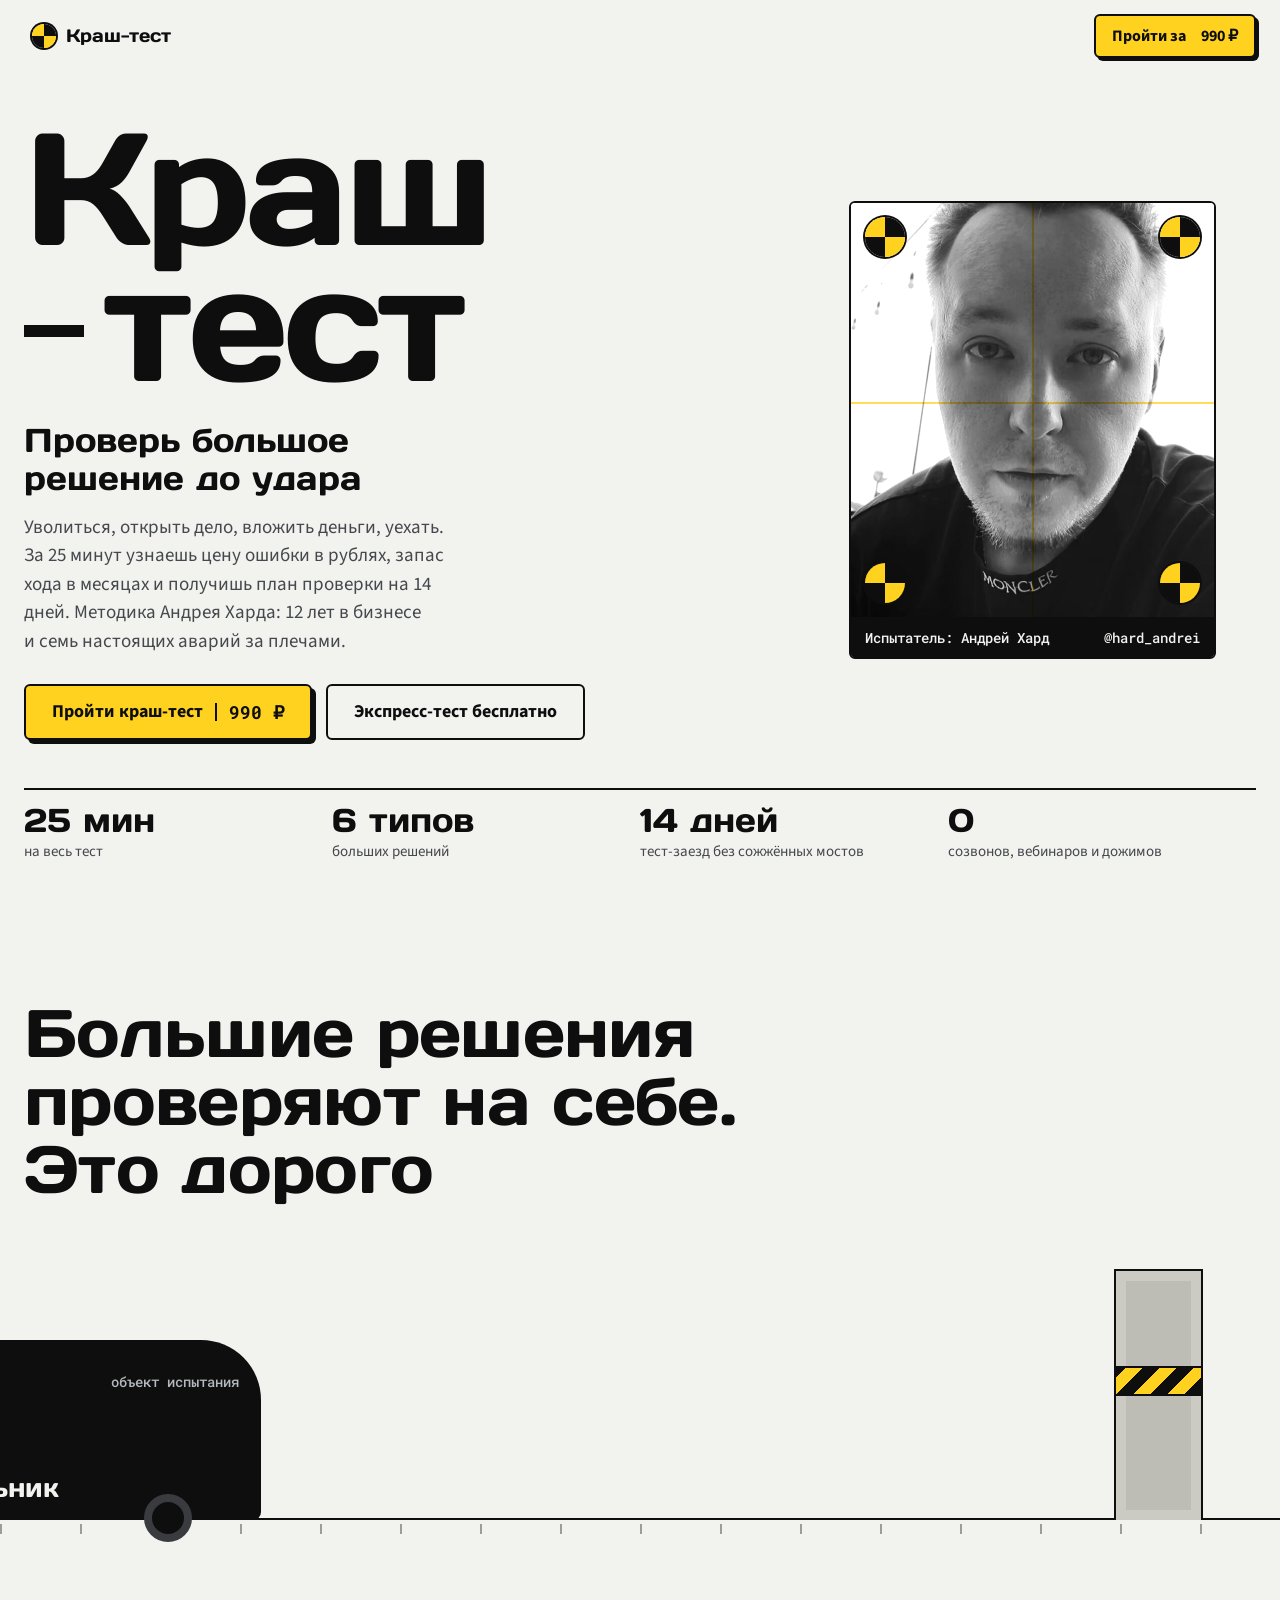
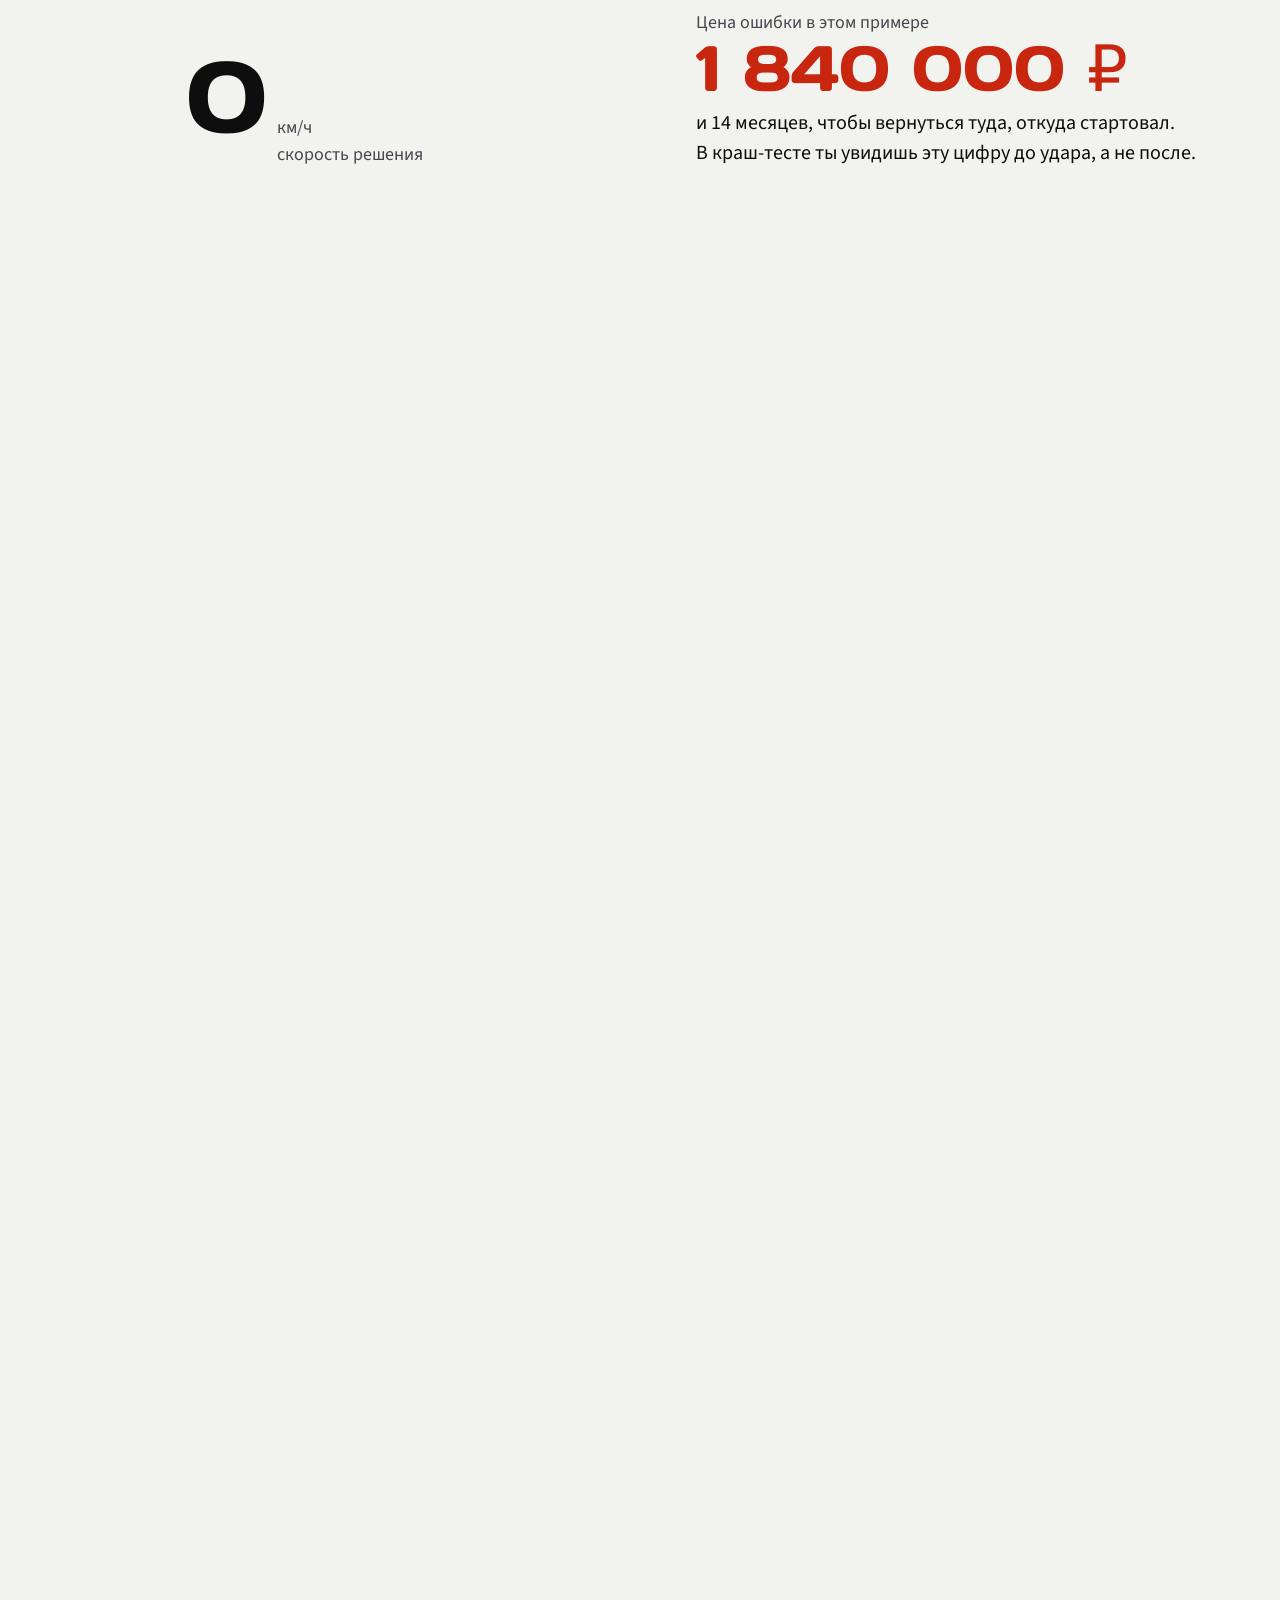
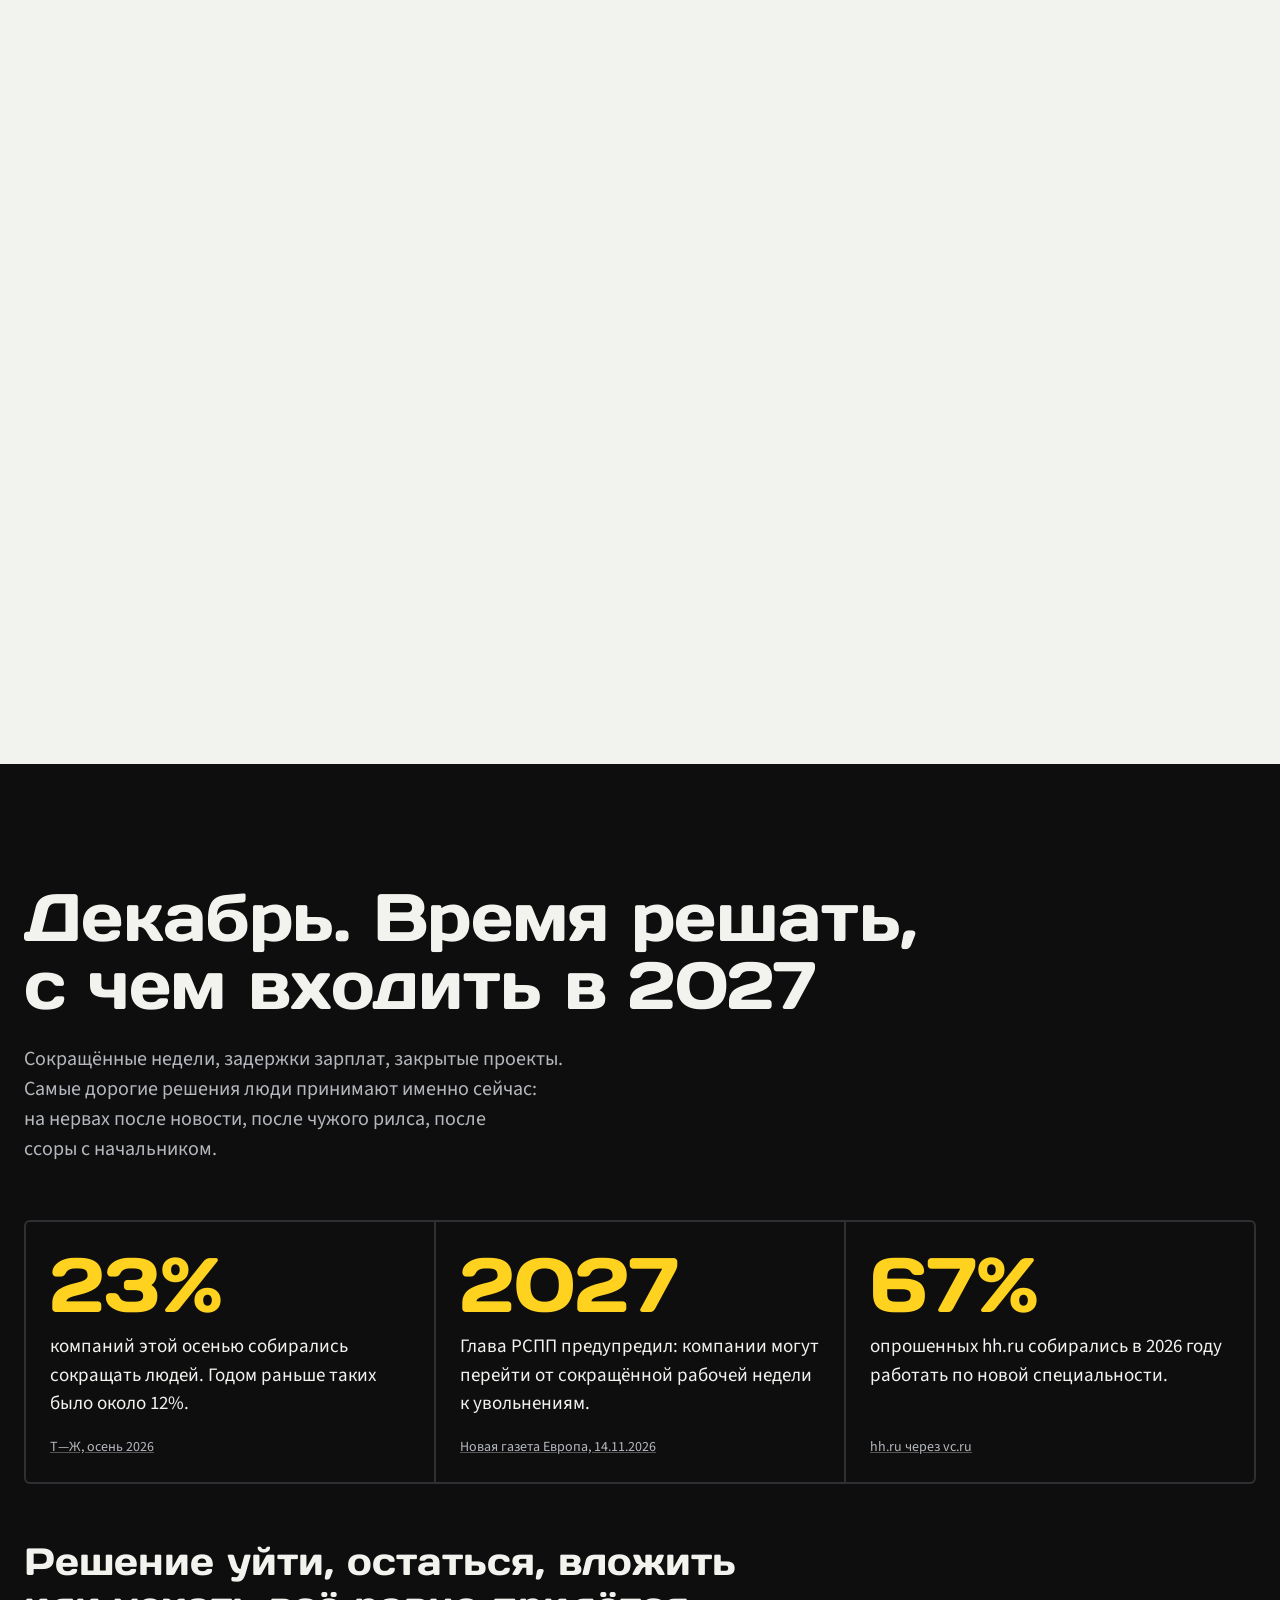
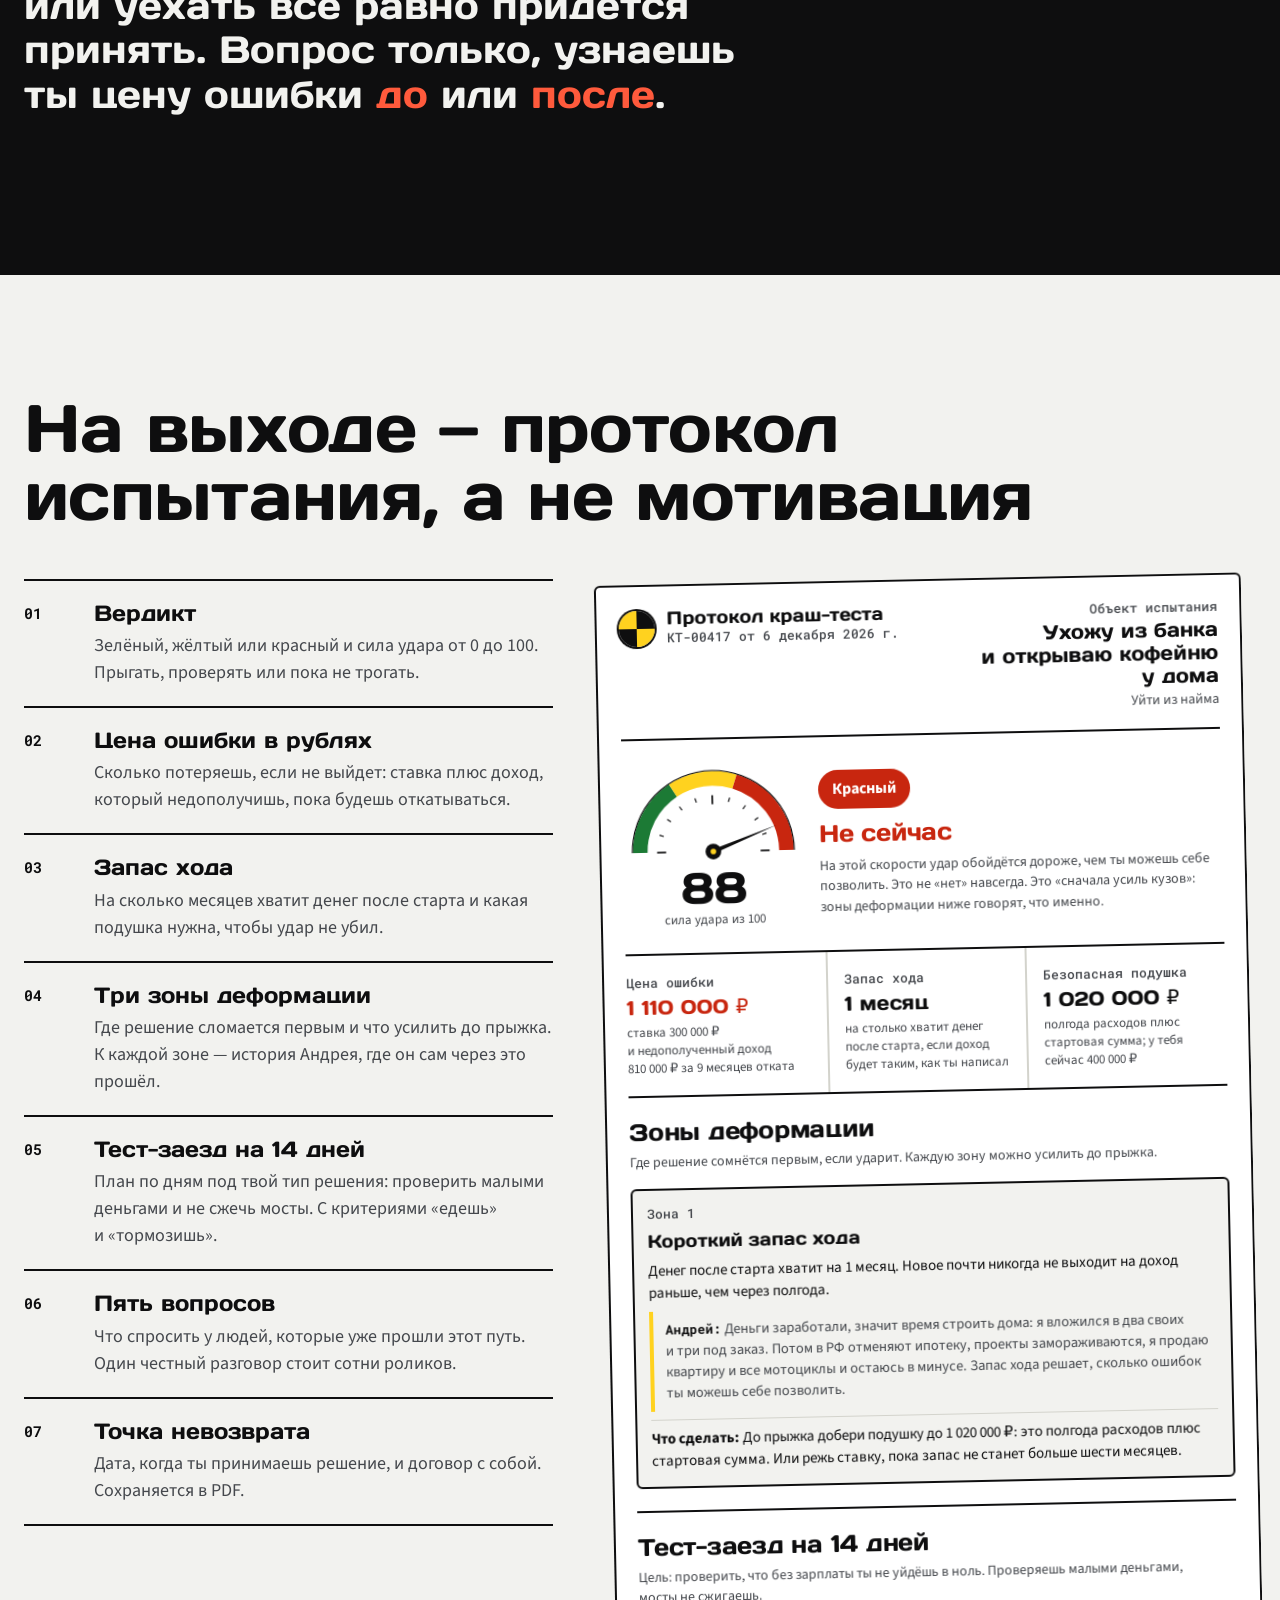
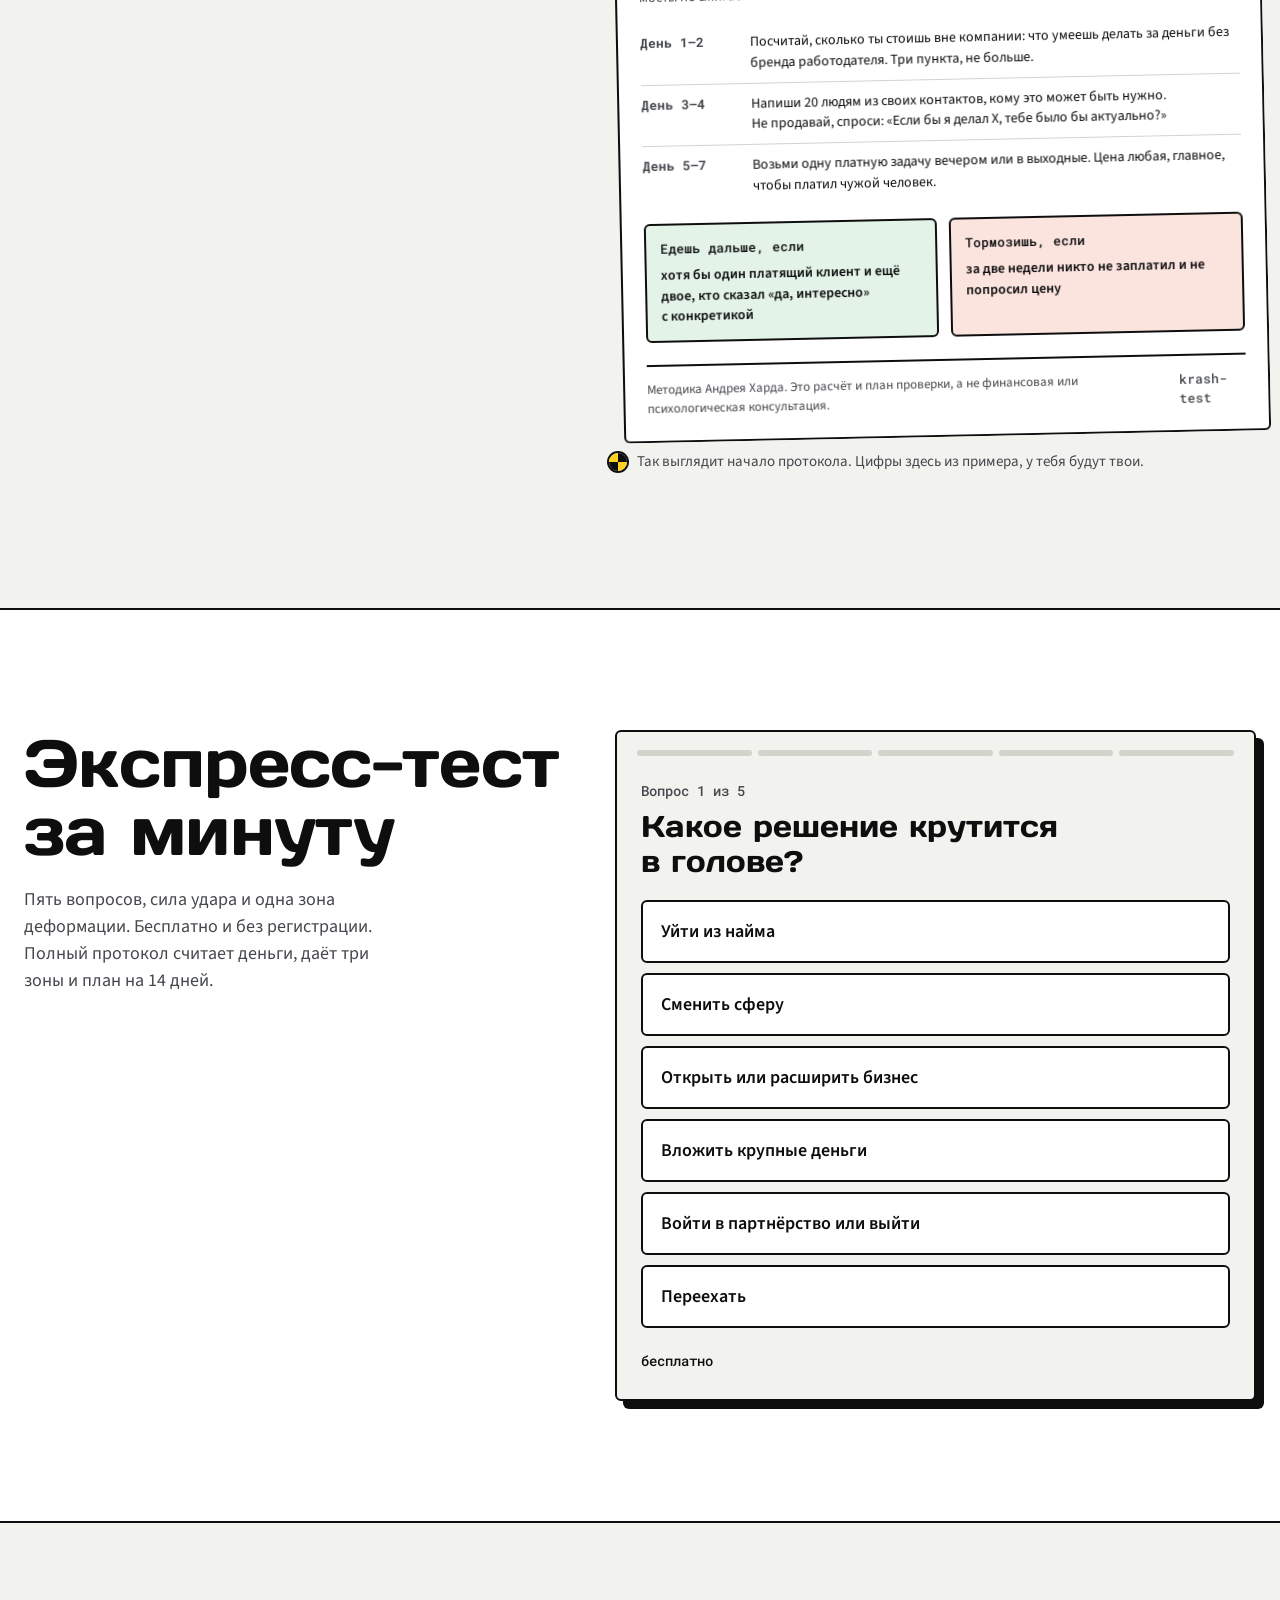
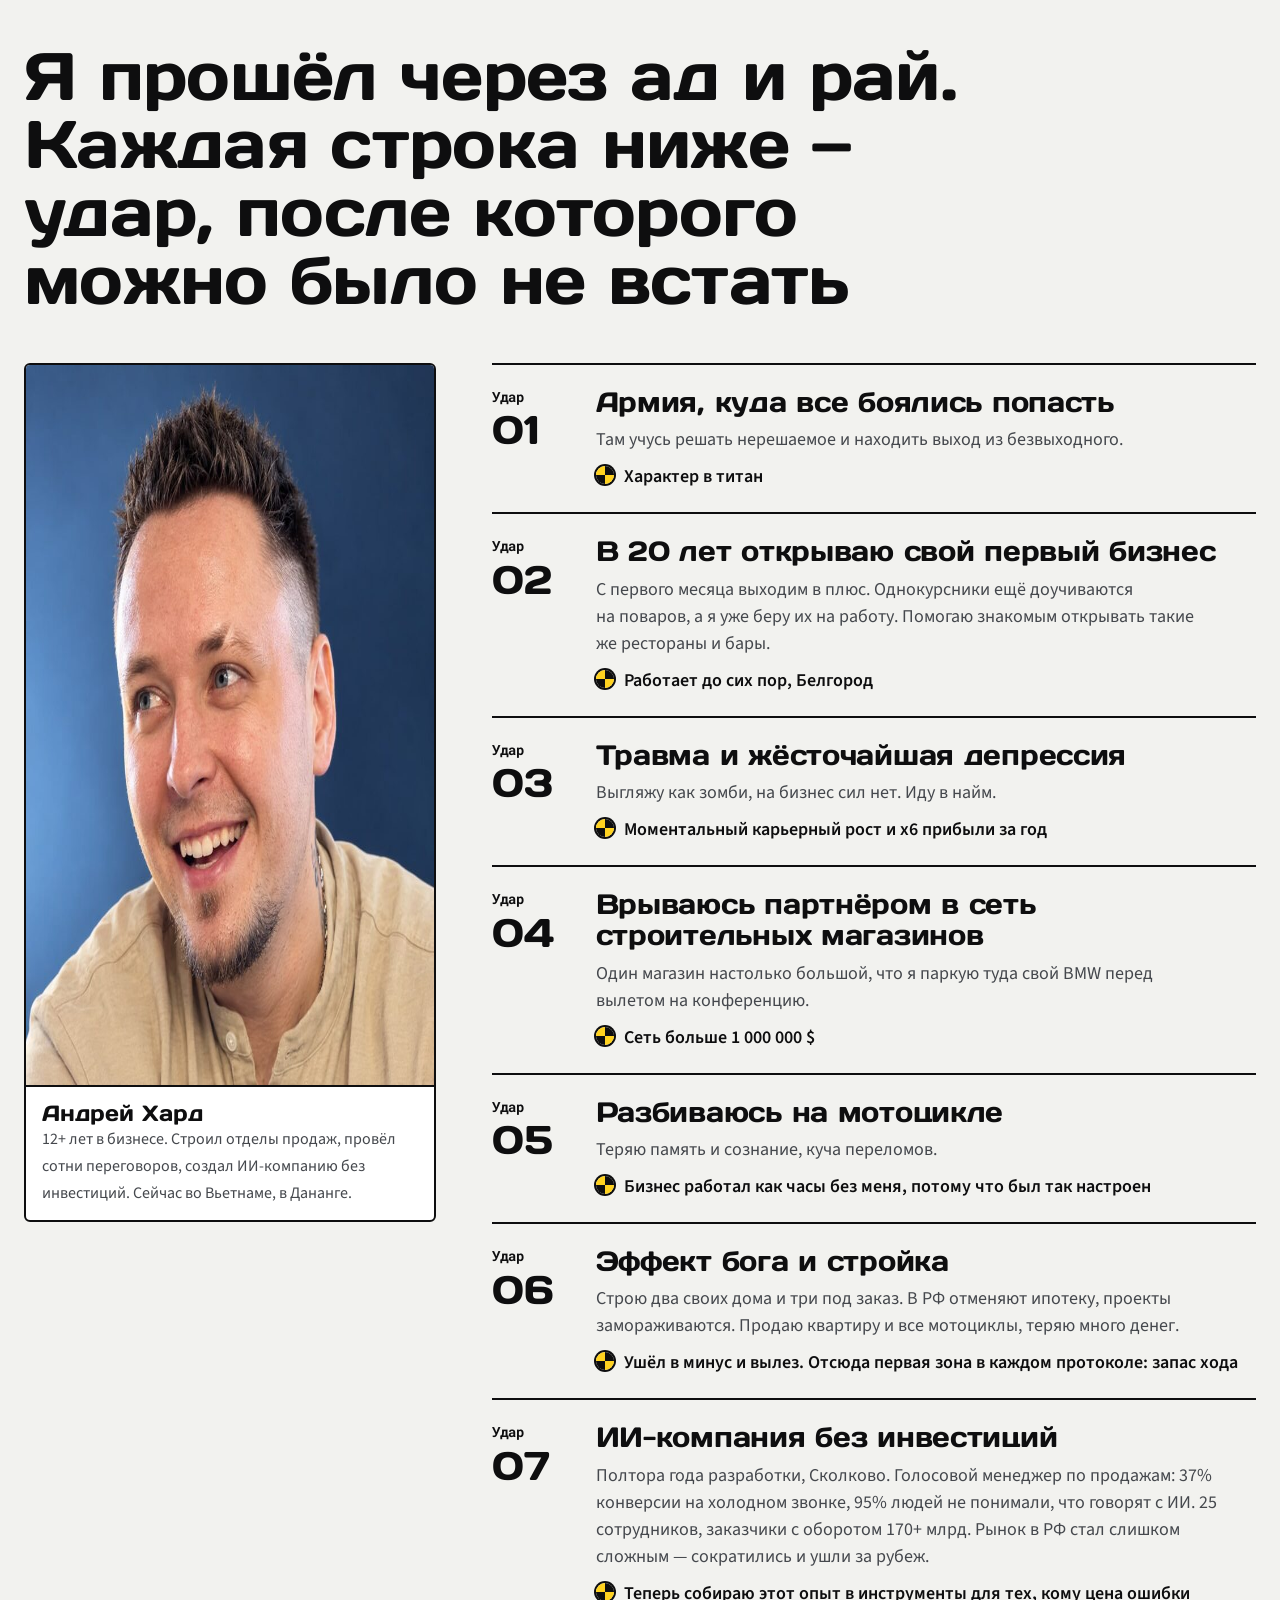
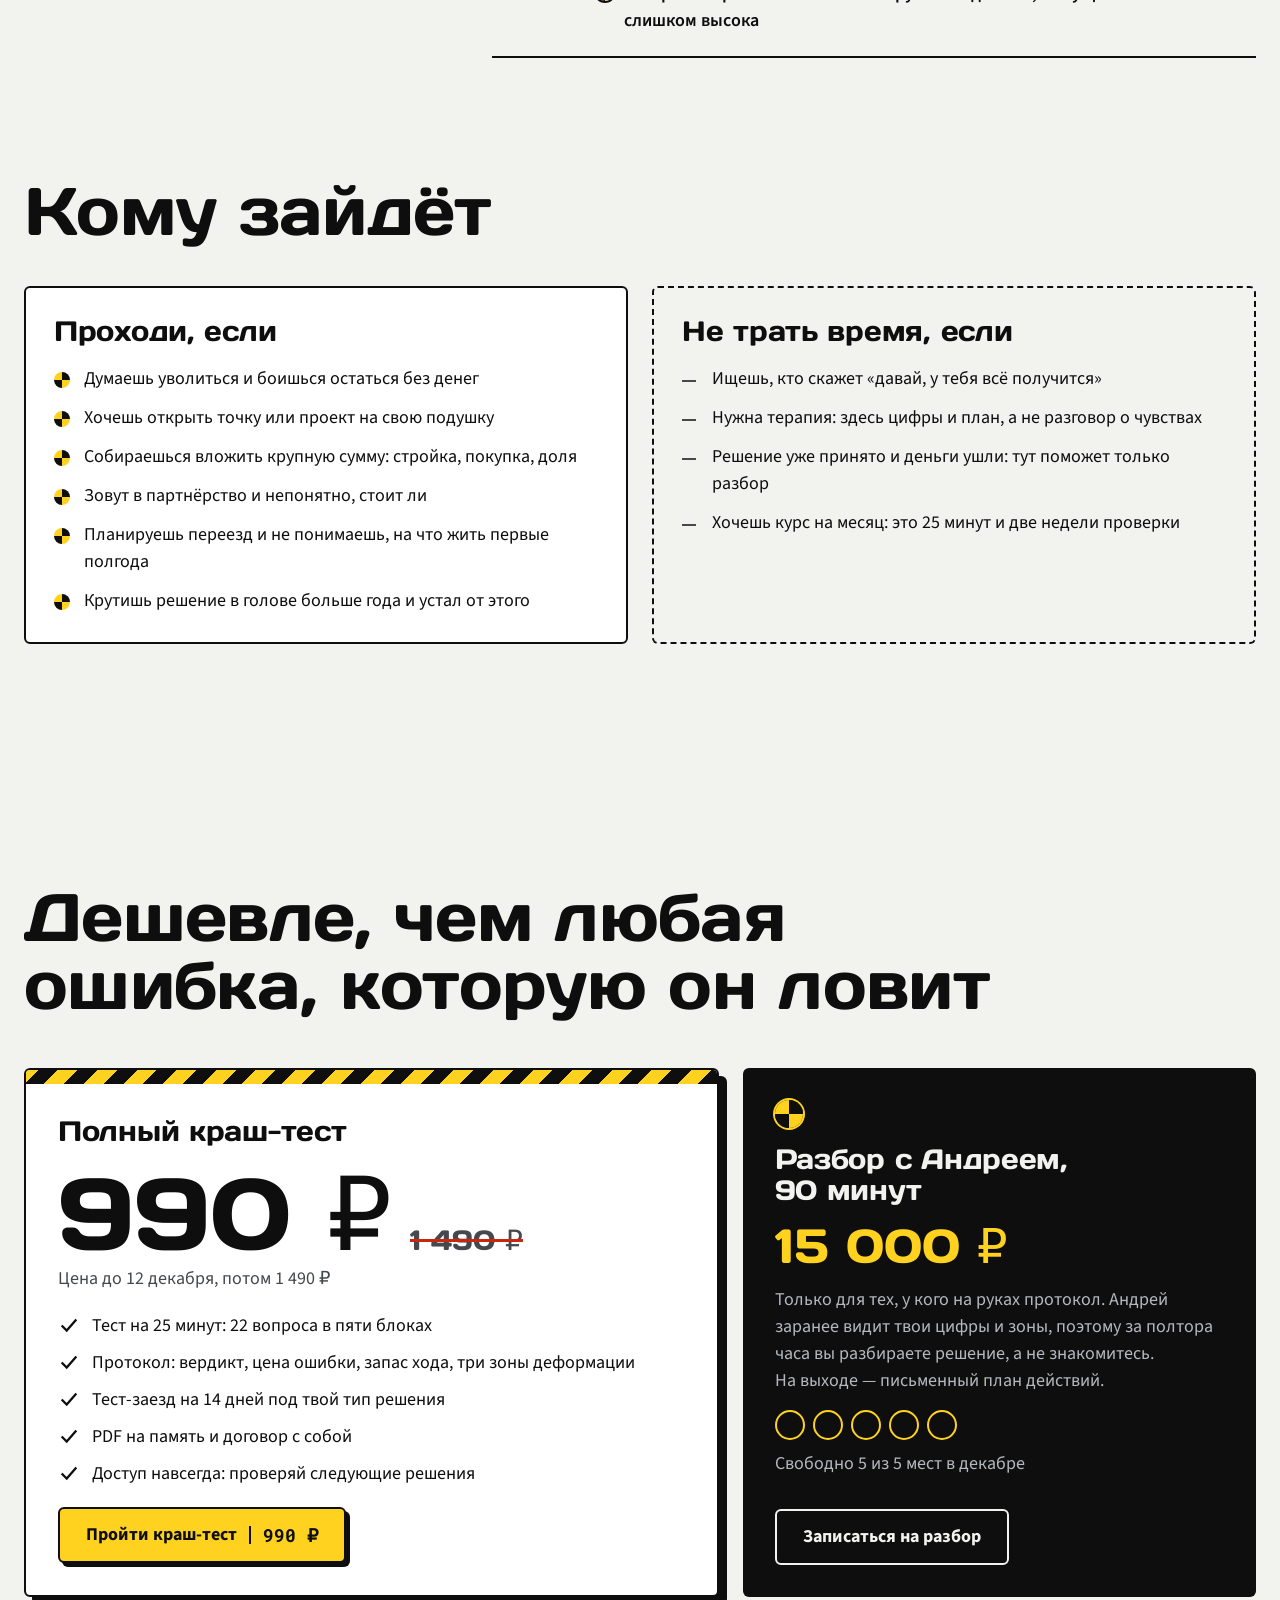
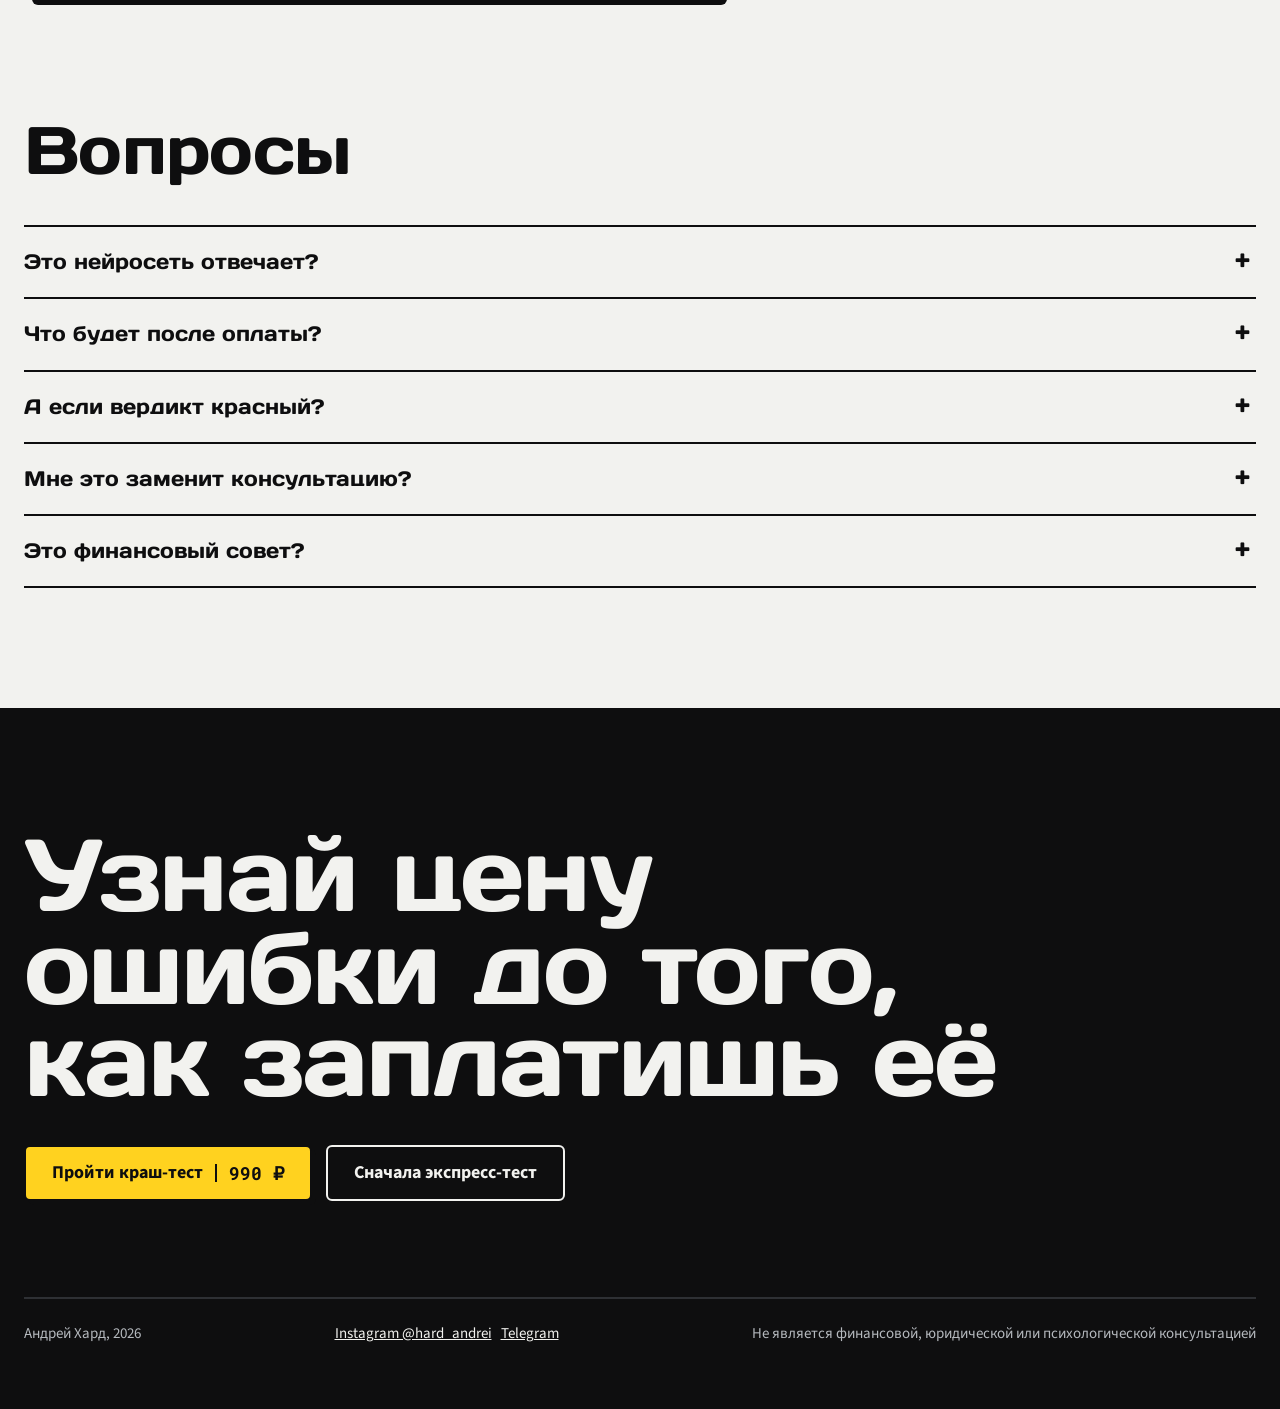
==== index.html @ d16905dc "Краш-тест: лендинг и продукт (черновик) Co-Authored-By: Claude Opus 5.5 <noreply@anthropic.com>" ====
<!doctype html>
<html lang="ru">
<head>
<meta charset="utf-8">
<meta name="viewport" content="width=device-width, initial-scale=1, viewport-fit=cover">
<title>Краш-тест решения — Андрей Хард</title>
<meta name="description" content="Проверь большое решение до удара: уволиться, открыть дело, вложить деньги, уехать. Цена ошибки в рублях, запас хода и план проверки на 14 дней. Методика Андрея Харда.">
<meta name="robots" content="noindex">
<meta name="theme-color" content="#F2F2EF">
<meta property="og:title" content="Краш-тест решения">
<meta property="og:description" content="Цена ошибки в рублях до того, как ты её заплатишь. Методика Андрея Харда.">
<meta property="og:image" content="img/og.jpg">
<link rel="icon" href="data:image/svg+xml,%3Csvg xmlns='http://www.w3.org/2000/svg' viewBox='0 0 32 32'%3E%3Ccircle cx='16' cy='16' r='15' fill='%23FFD21F' stroke='%230E0E0F' stroke-width='2'/%3E%3Cpath d='M16 16V1a15 15 0 0 1 15 15zM16 16v15A15 15 0 0 1 1 16z' fill='%230E0E0F'/%3E%3C/svg%3E">
<link rel="preload" href="fonts/DaysOne-400-cyrillic.woff2" as="font" type="font/woff2" crossorigin>
<link rel="stylesheet" href="css/fonts.css">
<link rel="stylesheet" href="css/style.css">
<link rel="stylesheet" href="css/sheet.css">
<script>
  (function () {
    var q = new URLSearchParams(location.search);
    if (q.get('motion') === '1') localStorage.setItem('kt-motion', '1');
    if (q.get('motion') === '0') localStorage.removeItem('kt-motion');
    var forced = localStorage.getItem('kt-motion') === '1';
    if (forced || !matchMedia('(prefers-reduced-motion: reduce)').matches) document.documentElement.classList.add('motion');
  })();
</script>
</head>
<body>
<a class="sr" href="#express">К бесплатному экспресс-тесту</a>

<header class="top" id="top">
  <div class="wrap">
    <a class="logo" href="#" aria-label="Краш-тест, наверх"><span class="mark"></span>Краш-тест</a>
    <a class="btn btn-main js-buy" href="#pricing">Пройти за <span data-cfg="price">990 ₽</span></a>
  </div>
</header>

<main>
<!-- ============ Герой ============ -->
<section class="hero" id="hero">
  <div class="wrap">
    <div class="hero-grid">
      <div>
        <h1 class="rise"><span>Краш</span><span class="l2">тест</span></h1>
        <p class="sub rise">Проверь большое решение до удара</p>
        <p class="lead rise">Уволиться, открыть дело, вложить деньги, уехать. За 25 минут узнаешь цену ошибки в рублях, запас хода в месяцах и получишь план проверки на 14 дней. Методика Андрея Харда: 12 лет в бизнесе и семь настоящих аварий за плечами.</p>
        <div class="ctas rise">
          <a class="btn btn-main js-buy" href="#pricing">Пройти краш-тест <span class="price" data-cfg="price">990 ₽</span></a>
          <a class="btn btn-ghost" href="#express">Экспресс-тест бесплатно</a>
        </div>
      </div>
      <figure class="subject rise" aria-label="Андрей Хард">
        <img src="img/andrey-hero.jpg" alt="Андрей Хард смотрит в камеру" width="720" height="1012" fetchpriority="high">
        <span class="cross" aria-hidden="true"></span>
        <span class="mark m1" aria-hidden="true"></span><span class="mark m2" aria-hidden="true"></span>
        <span class="mark m3" aria-hidden="true"></span><span class="mark m4" aria-hidden="true"></span>
        <figcaption class="ruler mono"><span>Испытатель: Андрей Хард</span><span>@hard_andrei</span></figcaption>
      </figure>
    </div>
    <div class="telemetry rise">
      <div><b>25 мин</b><span>на весь тест</span></div>
      <div><b>6 типов</b><span>больших решений</span></div>
      <div><b>14 дней</b><span>тест-заезд без сожжённых мостов</span></div>
      <div><b>0</b><span>созвонов, вебинаров и дожимов</span></div>
    </div>
  </div>
</section>

<!-- ============ Разгон и удар ============ -->
<section class="crash" id="crash" aria-label="Что бывает, если прыгнуть без проверки">
  <div class="stage" id="stage">
    <div class="head wrap"><h2>Большие решения проверяют на&nbsp;себе. Это дорого</h2></div>
    <div class="track" aria-hidden="true">
      <div class="floor"></div>
      <div class="wall"></div>
      <div class="shards" id="shards"></div>
      <div class="car" id="car">
        <div class="speedlines"></div>
        <div class="body">
          <div class="row"><span class="mark"></span><span class="mono" style="color:#B4B8BD">объект испытания</span></div>
          <div class="label" id="carLabel">Уволюсь в понедельник</div>
        </div>
        <span class="wheel w1"></span><span class="wheel w2"></span>
      </div>
      <div class="flash" id="flash"></div>
    </div>
    <div class="wrap gauge-line">
      <div class="speed" aria-hidden="true"><b id="kmh">0</b><span>км/ч<br>скорость решения</span></div>
      <div class="bill" id="bill">
        <div class="k">Цена ошибки в этом примере</div>
        <div class="v">1 840 000 ₽</div>
        <div class="t">и 14 месяцев, чтобы вернуться туда, откуда стартовал. В краш-тесте ты увидишь эту цифру до удара, а не после.</div>
      </div>
    </div>
  </div>
</section>

<!-- ============ Почему сейчас ============ -->
<section class="why night" id="why">
  <div class="wrap">
    <h2 class="rise">Декабрь. Время решать, с чем входить в 2027</h2>
    <p class="lead rise">Сокращённые недели, задержки зарплат, закрытые проекты. Самые дорогие решения люди принимают именно сейчас: на нервах после новости, после чужого рилса, после ссоры с начальником.</p>
    <div class="stats">
      <div class="stat rise"><b>23%</b><p>компаний этой осенью собирались сокращать людей. Годом раньше таких было около 12%.</p><a href="https://t-j.ru/cutting-staff-2026/" target="_blank" rel="noopener">Т—Ж, осень 2026</a></div>
      <div class="stat rise"><b>2027</b><p>Глава РСПП предупредил: компании могут перейти от сокращённой рабочей недели к увольнениям.</p><a href="https://novayagazeta.eu/amp/articles/2026/11/14/glava-rspp-predupredil-chto-v-2027-godu-kompanii-mogut-pereiti-ot-sokrashchennoi-rabochei-nedeli-k-uvolneniiam-news" target="_blank" rel="noopener">Новая газета Европа, 14.11.2026</a></div>
      <div class="stat rise"><b>67%</b><p>опрошенных hh.ru собирались в 2026 году работать по новой специальности.</p><a href="https://vc.ru/hr/2711893-67-procent-rossiyan-hotyat-smenit-professiyu" target="_blank" rel="noopener">hh.ru через vc.ru</a></div>
    </div>
    <p class="punch rise">Решение уйти, остаться, вложить или уехать всё равно придётся принять. Вопрос только, узнаешь ты цену ошибки <em>до</em> или <em>после</em>.</p>
  </div>
</section>

<!-- ============ Что внутри ============ -->
<section class="inside" id="inside">
  <div class="wrap">
    <h2 class="rise">На выходе — протокол испытания, а не мотивация</h2>
    <div class="inside-grid">
      <ol class="parts">
        <li class="rise"><b>Вердикт</b><span>Зелёный, жёлтый или красный и сила удара от 0 до 100. Прыгать, проверять или пока не трогать.</span></li>
        <li class="rise"><b>Цена ошибки в рублях</b><span>Сколько потеряешь, если не выйдет: ставка плюс доход, который недополучишь, пока будешь откатываться.</span></li>
        <li class="rise"><b>Запас хода</b><span>На сколько месяцев хватит денег после старта и какая подушка нужна, чтобы удар не убил.</span></li>
        <li class="rise"><b>Три зоны деформации</b><span>Где решение сломается первым и что усилить до прыжка. К каждой зоне — история Андрея, где он сам через это прошёл.</span></li>
        <li class="rise"><b>Тест-заезд на 14 дней</b><span>План по дням под твой тип решения: проверить малыми деньгами и не сжечь мосты. С критериями «едешь» и «тормозишь».</span></li>
        <li class="rise"><b>Пять вопросов</b><span>Что спросить у людей, которые уже прошли этот путь. Один честный разговор стоит сотни роликов.</span></li>
        <li class="rise"><b>Точка невозврата</b><span>Дата, когда ты принимаешь решение, и договор с собой. Сохраняется в PDF.</span></li>
      </ol>
      <div class="sheet-wrap rise">
        <div class="sheet-tilt" id="tilt">
          <div id="sample"></div>
          <span class="glare" aria-hidden="true"></span>
        </div>
        <p class="sample-note"><span class="mark"></span>Так выглядит начало протокола. Цифры здесь из примера, у тебя будут твои.</p>
      </div>
    </div>
  </div>
</section>

<!-- ============ Экспресс-тест ============ -->
<section class="express" id="express">
  <div class="wrap ex-grid">
    <div>
      <h2 class="rise">Экспресс-тест за минуту</h2>
      <p class="lead rise">Пять вопросов, сила удара и одна зона деформации. Бесплатно и без регистрации. Полный протокол считает деньги, даёт три зоны и план на 14 дней.</p>
    </div>
    <div class="ex-card" id="ex" aria-live="polite">
      <div class="ex-bar" id="exBar"></div>
      <div class="ex-body" id="exBody"></div>
    </div>
  </div>
</section>

<!-- ============ Кто проводит тест ============ -->
<section class="who" id="who">
  <div class="wrap">
    <h2 class="rise">Я прошёл через ад и&nbsp;рай. Каждая строка ниже — удар, после которого можно было не встать</h2>
    <div class="who-grid">
      <div class="who-photo rise">
        <figure>
          <img src="img/andrey-about.jpg" alt="Андрей Хард улыбается" width="720" height="720" loading="lazy">
          <figcaption><b>Андрей Хард</b><span>12+ лет в бизнесе. Строил отделы продаж, провёл сотни переговоров, создал ИИ-компанию без инвестиций. Сейчас во Вьетнаме, в Дананге.</span></figcaption>
        </figure>
      </div>
      <ol class="log">
        <li class="rise"><div class="n">Удар<i>01</i></div><div><h3>Армия, куда все боялись попасть</h3><p>Там учусь решать нерешаемое и находить выход из безвыходного.</p><div class="ok"><span class="mark"></span>Характер в титан</div></div></li>
        <li class="rise"><div class="n">Удар<i>02</i></div><div><h3>В 20 лет открываю свой первый бизнес</h3><p>С первого месяца выходим в плюс. Однокурсники ещё доучиваются на поваров, а я уже беру их на работу. Помогаю знакомым открывать такие же рестораны и бары.</p><div class="ok"><span class="mark"></span>Работает до сих пор, Белгород</div></div></li>
        <li class="rise"><div class="n">Удар<i>03</i></div><div><h3>Травма и жёсточайшая депрессия</h3><p>Выгляжу как зомби, на бизнес сил нет. Иду в найм.</p><div class="ok"><span class="mark"></span>Моментальный карьерный рост и х6 прибыли за год</div></div></li>
        <li class="rise"><div class="n">Удар<i>04</i></div><div><h3>Врываюсь партнёром в сеть строительных магазинов</h3><p>Один магазин настолько большой, что я паркую туда свой BMW перед вылетом на конференцию.</p><div class="ok"><span class="mark"></span>Сеть больше 1 000 000 $</div></div></li>
        <li class="rise"><div class="n">Удар<i>05</i></div><div><h3>Разбиваюсь на мотоцикле</h3><p>Теряю память и сознание, куча переломов.</p><div class="ok"><span class="mark"></span>Бизнес работал как часы без меня, потому что был так настроен</div></div></li>
        <li class="rise"><div class="n">Удар<i>06</i></div><div><h3>Эффект бога и стройка</h3><p>Строю два своих дома и три под заказ. В РФ отменяют ипотеку, проекты замораживаются. Продаю квартиру и все мотоциклы, теряю много денег.</p><div class="ok"><span class="mark"></span>Ушёл в минус и вылез. Отсюда первая зона в каждом протоколе: запас хода</div></div></li>
        <li class="rise"><div class="n">Удар<i>07</i></div><div><h3>ИИ-компания без инвестиций</h3><p>Полтора года разработки, Сколково. Голосовой менеджер по продажам: 37% конверсии на холодном звонке, 95% людей не понимали, что говорят с ИИ. 25 сотрудников, заказчики с оборотом 170+ млрд. Рынок в РФ стал слишком сложным — сократились и ушли за рубеж.</p><div class="ok"><span class="mark"></span>Теперь собираю этот опыт в инструменты для тех, кому цена ошибки слишком высока</div></div></li>
      </ol>
    </div>
  </div>
</section>

<!-- ============ Для кого ============ -->
<section class="fit">
  <div class="wrap">
    <h2 class="rise">Кому зайдёт</h2>
    <div class="fit-grid">
      <div class="fit-col rise">
        <h3>Проходи, если</h3>
        <ul>
          <li>Думаешь уволиться и боишься остаться без денег</li>
          <li>Хочешь открыть точку или проект на свою подушку</li>
          <li>Собираешься вложить крупную сумму: стройка, покупка, доля</li>
          <li>Зовут в партнёрство и непонятно, стоит ли</li>
          <li>Планируешь переезд и не понимаешь, на что жить первые полгода</li>
          <li>Крутишь решение в голове больше года и устал от этого</li>
        </ul>
      </div>
      <div class="fit-col no rise">
        <h3>Не трать время, если</h3>
        <ul>
          <li>Ищешь, кто скажет «давай, у тебя всё получится»</li>
          <li>Нужна терапия: здесь цифры и план, а не разговор о чувствах</li>
          <li>Решение уже принято и деньги ушли: тут поможет только разбор</li>
          <li>Хочешь курс на месяц: это 25 минут и две недели проверки</li>
        </ul>
      </div>
    </div>
  </div>
</section>

<!-- ============ Цена ============ -->
<section class="pricing" id="pricing">
  <div class="wrap">
    <h2 class="rise">Дешевле, чем любая ошибка, которую он ловит</h2>
    <div class="price-grid">
      <div class="ticket rise">
        <div class="tape" aria-hidden="true"></div>
        <div class="in">
          <h3>Полный краш-тест</h3>
          <div class="cost"><b data-cfg="price">990 ₽</b><s data-cfg="priceLater">1 490 ₽</s><span>Цена до <span data-cfg="priceUntil">12 декабря</span>, потом <span data-cfg="priceLater">1 490 ₽</span></span></div>
          <ul>
            <li><svg viewBox="0 0 24 24" fill="none" stroke="#0E0E0F" stroke-width="2.5" aria-hidden="true"><path d="M4 12.5 9.5 18 20 6"/></svg>Тест на 25 минут: 22 вопроса в пяти блоках</li>
            <li><svg viewBox="0 0 24 24" fill="none" stroke="#0E0E0F" stroke-width="2.5" aria-hidden="true"><path d="M4 12.5 9.5 18 20 6"/></svg>Протокол: вердикт, цена ошибки, запас хода, три зоны деформации</li>
            <li><svg viewBox="0 0 24 24" fill="none" stroke="#0E0E0F" stroke-width="2.5" aria-hidden="true"><path d="M4 12.5 9.5 18 20 6"/></svg>Тест-заезд на 14 дней под твой тип решения</li>
            <li><svg viewBox="0 0 24 24" fill="none" stroke="#0E0E0F" stroke-width="2.5" aria-hidden="true"><path d="M4 12.5 9.5 18 20 6"/></svg>PDF на память и договор с собой</li>
            <li><svg viewBox="0 0 24 24" fill="none" stroke="#0E0E0F" stroke-width="2.5" aria-hidden="true"><path d="M4 12.5 9.5 18 20 6"/></svg>Доступ навсегда: проверяй следующие решения</li>
          </ul>
          <a class="btn btn-main js-buy" href="#">Пройти краш-тест <span class="price" data-cfg="price">990 ₽</span></a>
        </div>
      </div>
      <div class="consult night rise">
        <span class="mark"></span>
        <h3>Разбор с Андреем, 90 минут</h3>
        <b class="big">15 000 ₽</b>
        <p>Только для тех, у кого на руках протокол. Андрей заранее видит твои цифры и зоны, поэтому за полтора часа вы разбираете решение, а не знакомитесь. На выходе — письменный план действий.</p>
        <div><div class="seats" id="seats" aria-label="Места в декабре"></div><p style="margin-top:10px" id="seatsTxt">5 мест в декабре</p></div>
        <a class="btn btn-ghost js-consult" href="#">Записаться на разбор</a>
      </div>
    </div>
  </div>
</section>

<!-- ============ FAQ ============ -->
<section class="faq">
  <div class="wrap">
    <h2 class="rise">Вопросы</h2>
    <div class="faq-list">
      <details><summary>Это нейросеть отвечает?</summary><p>Нет. Это методика Андрея: вопросы, расчёт и правила, по которым он сам проверяет решения. Всё считается прямо на твоём телефоне, ответы и цифры никуда не отправляются.</p></details>
      <details><summary>Что будет после оплаты?</summary><p>Придёт ссылка на полный тест. Проходишь в любое время, протокол сохраняешь в PDF. Возвращаться к тесту можно сколько угодно раз, например для следующего решения.</p></details>
      <details><summary>А если вердикт красный?</summary><p>Красный — это не «никогда», это «не на этой скорости». В протоколе написано, какие зоны усилить: сколько добрать подушки, с кем поговорить, что проверить. Через две-три недели проходишь тест заново и смотришь, сдвинулась ли стрелка.</p></details>
      <details><summary>Мне это заменит консультацию?</summary><p>Для большинства решений — да, протокола хватает. Если ставки большие и хочется второго мнения, есть разбор с Андреем: он работает уже по твоему протоколу.</p></details>
      <details><summary>Это финансовый совет?</summary><p>Нет. Это расчёт рисков и план проверки на основе твоих же цифр. Решение всегда принимаешь ты.</p></details>
    </div>
  </div>
</section>

<!-- ============ Финал ============ -->
<section class="final night">
  <div class="wrap">
    <h2 class="rise">Узнай цену ошибки до&nbsp;того, как заплатишь её</h2>
    <div class="ctas rise">
      <a class="btn btn-main js-buy" href="#">Пройти краш-тест <span class="price" data-cfg="price">990 ₽</span></a>
      <a class="btn btn-ghost" href="#express">Сначала экспресс-тест</a>
    </div>
    <div class="foot">
      <span>Андрей Хард, 2026</span>
      <span><a href="https://www.instagram.com/hard_andrei/" target="_blank" rel="noopener">Instagram @hard_andrei</a> &nbsp; <a href="https://t.me/andry_hard" target="_blank" rel="noopener">Telegram</a></span>
      <span>Не является финансовой, юридической или психологической консультацией</span>
    </div>
  </div>
</section>
</main>

<script src="js/config.js"></script>
<script src="js/method.js"></script>
<script src="js/render.js"></script>
<script src="js/landing.js"></script>
</body>
</html>
---- css/fonts.css ----
@font-face {
  font-family: 'Days One';
  font-style: normal;
  font-weight: 400;
  font-display: swap;
  src: url(../fonts/DaysOne-400-cyrillic.woff2) format('woff2');
  unicode-range: U+0301, U+0400-045F, U+0490-0491, U+04B0-04B1, U+2116;
}
@font-face {
  font-family: 'Days One';
  font-style: normal;
  font-weight: 400;
  font-display: swap;
  src: url(../fonts/DaysOne-400-latin.woff2) format('woff2');
  unicode-range: U+0000-00FF, U+0131, U+0152-0153, U+02BB-02BC, U+02C6, U+02DA, U+02DC, U+0304, U+0308, U+0329, U+2000-206F, U+20AC, U+2122, U+2191, U+2193, U+2212, U+2215, U+FEFF, U+FFFD;
}
@font-face {
  font-family: 'Roboto Mono';
  font-style: normal;
  font-weight: 500;
  font-display: swap;
  src: url(../fonts/RobotoMono-500-cyrillic.woff2) format('woff2');
  unicode-range: U+0301, U+0400-045F, U+0490-0491, U+04B0-04B1, U+2116;
}
@font-face {
  font-family: 'Roboto Mono';
  font-style: normal;
  font-weight: 500;
  font-display: swap;
  src: url(../fonts/RobotoMono-500-latin.woff2) format('woff2');
  unicode-range: U+0000-00FF, U+0131, U+0152-0153, U+02BB-02BC, U+02C6, U+02DA, U+02DC, U+0304, U+0308, U+0329, U+2000-206F, U+20AC, U+2122, U+2191, U+2193, U+2212, U+2215, U+FEFF, U+FFFD;
}
@font-face {
  font-family: 'Roboto Mono';
  font-style: normal;
  font-weight: 700;
  font-display: swap;
  src: url(../fonts/RobotoMono-700-cyrillic.woff2) format('woff2');
  unicode-range: U+0301, U+0400-045F, U+0490-0491, U+04B0-04B1, U+2116;
}
@font-face {
  font-family: 'Roboto Mono';
  font-style: normal;
  font-weight: 700;
  font-display: swap;
  src: url(../fonts/RobotoMono-700-latin.woff2) format('woff2');
  unicode-range: U+0000-00FF, U+0131, U+0152-0153, U+02BB-02BC, U+02C6, U+02DA, U+02DC, U+0304, U+0308, U+0329, U+2000-206F, U+20AC, U+2122, U+2191, U+2193, U+2212, U+2215, U+FEFF, U+FFFD;
}
@font-face {
  font-family: 'Source Sans 3';
  font-style: normal;
  font-weight: 400;
  font-display: swap;
  src: url(../fonts/SourceSans3-400-cyrillic.woff2) format('woff2');
  unicode-range: U+0301, U+0400-045F, U+0490-0491, U+04B0-04B1, U+2116;
}
@font-face {
  font-family: 'Source Sans 3';
  font-style: normal;
  font-weight: 400;
  font-display: swap;
  src: url(../fonts/SourceSans3-400-latin.woff2) format('woff2');
  unicode-range: U+0000-00FF, U+0131, U+0152-0153, U+02BB-02BC, U+02C6, U+02DA, U+02DC, U+0304, U+0308, U+0329, U+2000-206F, U+20AC, U+2122, U+2191, U+2193, U+2212, U+2215, U+FEFF, U+FFFD;
}
@font-face {
  font-family: 'Source Sans 3';
  font-style: normal;
  font-weight: 600;
  font-display: swap;
  src: url(../fonts/SourceSans3-600-cyrillic.woff2) format('woff2');
  unicode-range: U+0301, U+0400-045F, U+0490-0491, U+04B0-04B1, U+2116;
}
@font-face {
  font-family: 'Source Sans 3';
  font-style: normal;
  font-weight: 600;
  font-display: swap;
  src: url(../fonts/SourceSans3-600-latin.woff2) format('woff2');
  unicode-range: U+0000-00FF, U+0131, U+0152-0153, U+02BB-02BC, U+02C6, U+02DA, U+02DC, U+0304, U+0308, U+0329, U+2000-206F, U+20AC, U+2122, U+2191, U+2193, U+2212, U+2215, U+FEFF, U+FFFD;
}
@font-face {
  font-family: 'Source Sans 3';
  font-style: normal;
  font-weight: 700;
  font-display: swap;
  src: url(../fonts/SourceSans3-700-cyrillic.woff2) format('woff2');
  unicode-range: U+0301, U+0400-045F, U+0490-0491, U+04B0-04B1, U+2116;
}
@font-face {
  font-family: 'Source Sans 3';
  font-style: normal;
  font-weight: 700;
  font-display: swap;
  src: url(../fonts/SourceSans3-700-latin.woff2) format('woff2');
  unicode-range: U+0000-00FF, U+0131, U+0152-0153, U+02BB-02BC, U+02C6, U+02DA, U+02DC, U+0304, U+0308, U+0329, U+2000-206F, U+20AC, U+2122, U+2191, U+2193, U+2212, U+2215, U+FEFF, U+FFFD;
}
---- css/style.css ----
/* Краш-тест — лаборатория: белый бетон, чернила, жёлтый маркер, красный удар */
:root {
  --lab: #F2F2EF;
  --white: #FFFFFF;
  --ink: #0E0E0F;
  --ink2: #45484D;      /* вторичный текст на светлом, 8.6:1 */
  --line: #D3D3CC;
  --yellow: #FFD21F;    /* маркеры и главная кнопка, текст на нём только чёрный */
  --red: #C8260F;       /* цена ошибки на светлом, 5.3:1 */
  --red-hi: #FF5A3C;    /* красный на тёмном, 5.9:1 */
  --green: #1C7A35;     /* зелёный вердикт на светлом, 5.4:1 */
  --night: #0E0E0F;
  --night2: #1A1B1D;
  --on-night: #F2F2EF;
  --on-night2: #B4B8BD; /* 9:1 на ночи */
  --r: 6px;
  --display: 'Days One', 'Arial Black', sans-serif;
  --text: 'Source Sans 3', -apple-system, 'Segoe UI', sans-serif;
  --mono: 'Roboto Mono', ui-monospace, Menlo, monospace;
  --wrap: min(1240px, calc(100vw - 48px));
  --ease: cubic-bezier(.2, .8, .2, 1);
}

* { box-sizing: border-box; }
html { -webkit-text-size-adjust: 100%; scroll-behavior: auto; overflow-x: clip; }
body { margin: 0; background: var(--lab); color: var(--ink); font: 400 18px/1.5 var(--text); -webkit-font-smoothing: antialiased; overflow-x: clip; }
img { display: block; max-width: 100%; }
a { color: inherit; }
button { font: inherit; color: inherit; cursor: pointer; }
:focus-visible { outline: 3px solid var(--ink); outline-offset: 3px; border-radius: 2px; }
.night :focus-visible, .on-night :focus-visible { outline-color: var(--yellow); }
.wrap { width: var(--wrap); margin: 0 auto; }
.mono { font-family: var(--mono); font-weight: 500; font-size: 14px; letter-spacing: 0; }
.sr { position: absolute; width: 1px; height: 1px; overflow: hidden; clip: rect(0 0 0 0); white-space: nowrap; }
h1, h2, h3 { font-family: var(--display); font-weight: 400; line-height: 1.02; margin: 0; letter-spacing: -0.01em; text-wrap: balance; }
h2 { font-size: clamp(34px, 5.2vw, 72px); }
h3 { font-size: clamp(22px, 2.2vw, 28px); line-height: 1.12; }
p { margin: 0 0 1em; text-wrap: pretty; }

/* Маркер краш-теста: круг на четыре сектора */
.mark { --s: 28px; display: inline-block; vertical-align: middle; width: var(--s); height: var(--s); border-radius: 50%; flex: none;
  background: conic-gradient(var(--ink) 0 25%, var(--yellow) 0 50%, var(--ink) 0 75%, var(--yellow) 0); box-shadow: 0 0 0 2px var(--ink); }
.night .mark, .on-night .mark { box-shadow: 0 0 0 2px var(--yellow); }
.tape { height: 14px; background: repeating-linear-gradient(-45deg, var(--ink) 0 14px, var(--yellow) 14px 28px); }

/* Кнопки */
.btn { display: inline-flex; align-items: center; justify-content: center; gap: 12px; min-height: 56px; padding: 0 26px; border-radius: var(--r);
  border: 2px solid var(--ink); text-decoration: none; font: 700 18px/1 var(--text); transition: transform .18s var(--ease), background-color .18s, box-shadow .18s; }
.btn-main { background: var(--yellow); color: var(--ink); box-shadow: 4px 4px 0 var(--ink); }
.btn-main:hover { transform: translate(-2px, -2px); box-shadow: 6px 6px 0 var(--ink); }
.btn-main:active { transform: translate(3px, 3px); box-shadow: 1px 1px 0 var(--ink); }
.btn-ghost { background: transparent; color: var(--ink); }
.btn-ghost:hover { background: var(--white); }
.night .btn-ghost, .on-night .btn-ghost { color: var(--on-night); border-color: var(--on-night); }
.night .btn-ghost:hover, .on-night .btn-ghost:hover { background: var(--night2); }
.btn .price { font-family: var(--mono); font-weight: 700; padding-left: 12px; border-left: 2px solid currentColor; }
.btn svg { width: 20px; height: 20px; }

/* Шапка */
.top { position: fixed; inset: 0 0 auto 0; z-index: 40; pointer-events: none; }
.top .wrap { display: flex; align-items: center; justify-content: space-between; height: 72px; }
.logo { pointer-events: auto; display: flex; align-items: center; gap: 10px; text-decoration: none; font: 400 18px/1 var(--display); background: var(--lab); padding: 8px 12px 8px 8px; border-radius: var(--r); }
.logo .mark { --s: 24px; }
.top .btn { pointer-events: auto; min-height: 44px; padding: 0 16px; font-size: 16px; box-shadow: 3px 3px 0 var(--ink); }
.top.hidden .btn { opacity: 0; pointer-events: none; transform: translateY(-8px); }

/* ================= Герой ================= */
.hero { position: relative; padding: 120px 0 40px; min-height: 100svh; display: flex; flex-direction: column; justify-content: center; }
.hero-grid { display: grid; grid-template-columns: 1.25fr 0.75fr; gap: 40px; align-items: center; }
.hero h1 { font-size: clamp(64px, 12.4vw, 196px); line-height: .86; letter-spacing: -0.03em; }
.hero h1 .l2 { display: block; padding-left: .5em; position: relative; }
.hero h1 .l2::after { content: ''; position: absolute; left: 0; top: 50%; width: .38em; height: .08em; background: var(--ink); }
.hero .sub { font: 400 clamp(24px, 2.6vw, 34px)/1.15 var(--display); margin: 28px 0 16px; max-width: 18ch; }
.hero .lead { color: var(--ink2); max-width: 50ch; font-size: 19px; }
.hero .ctas { display: flex; flex-wrap: wrap; gap: 14px; margin-top: 28px; }

.subject { position: relative; aspect-ratio: 4 / 5; border-radius: var(--r); background: var(--white); border: 2px solid var(--ink); overflow: hidden; }
.subject img { width: 100%; height: 100%; object-fit: cover; filter: contrast(1.05); }
.subject .mark { position: absolute; --s: 40px; }
.subject .m1 { left: 14px; top: 14px; } .subject .m2 { right: 14px; top: 14px; }
.subject .m3 { left: 14px; bottom: 54px; } .subject .m4 { right: 14px; bottom: 54px; }
.subject .ruler { position: absolute; left: 0; right: 0; bottom: 0; height: 40px; background: var(--ink); color: var(--on-night); display: flex; align-items: center; justify-content: space-between; padding: 0 14px; }
.subject .cross { position: absolute; inset: 0; pointer-events: none;
  background: linear-gradient(var(--yellow), var(--yellow)) 50% 0 / 2px 100% no-repeat, linear-gradient(var(--yellow), var(--yellow)) 0 44% / 100% 2px no-repeat; opacity: .75; mix-blend-mode: multiply; }

.telemetry { display: grid; grid-template-columns: repeat(4, 1fr); gap: 0; margin-top: 48px; border-top: 2px solid var(--ink); }
.telemetry div { padding: 14px 16px 0 0; }
.telemetry b { display: block; font: 400 clamp(24px, 2.6vw, 36px)/1 var(--display); }
.telemetry span { color: var(--ink2); font-size: 15px; }

/* ================= Разгон и удар ================= */
.crash { position: relative; height: 340vh; background: var(--lab); }
.crash .stage { position: sticky; top: 0; height: 100svh; overflow: hidden; display: grid; grid-template-rows: auto 1fr auto; }
.crash .head { padding: 96px 0 0; }
.crash .head h2 { max-width: 14ch; }
.track { position: relative; }
.track .floor { position: absolute; left: 0; right: 0; bottom: 22%; height: 2px; background: var(--ink); }
.track .floor::before { content: ''; position: absolute; inset: 6px 0 auto; height: 10px; background: repeating-linear-gradient(90deg, var(--ink2) 0 2px, transparent 2px 80px); opacity: .5; }
.wall { position: absolute; right: 6vw; bottom: 22%; width: clamp(56px, 7vw, 110px); height: 62%; background: #BDBDB5; border: 2px solid var(--ink); border-bottom: 0;
  box-shadow: inset 0 0 0 10px #CBCBC4; }
.wall::before { content: ''; position: absolute; left: -2px; right: -2px; top: 38%; height: 26px; background: repeating-linear-gradient(-45deg, var(--ink) 0 12px, var(--yellow) 12px 24px); border: 2px solid var(--ink); }
.car { position: absolute; bottom: 22%; left: 0; height: clamp(120px, 20vh, 190px); width: clamp(260px, 34vw, 480px); transform-origin: 100% 100%;
  transform: translateX(var(--x, 0px)) scaleX(var(--crush, 1)); will-change: transform; }
.car .body { position: absolute; inset: 0; background: var(--ink); color: var(--on-night); border-radius: 18px 60px 8px 8px; padding: 18px 22px; display: flex; flex-direction: column; justify-content: space-between;
  clip-path: var(--clip, polygon(0 0, 100% 0, 100% 100%, 0 100%)); }
.car .body .mark { --s: 34px; }
.car .label { font: 400 clamp(18px, 2vw, 28px)/1.1 var(--display); max-width: 14ch; }
.car .row { display: flex; justify-content: space-between; align-items: end; }
.car .wheel { position: absolute; bottom: -22px; width: 48px; height: 48px; border-radius: 50%; background: var(--ink); border: 8px solid #3A3B3E; }
.car .w1 { left: 14%; } .car .w2 { right: 16%; }
.speedlines { position: absolute; right: 100%; top: 20%; width: 30vw; height: 60%; opacity: var(--blur, 0);
  background: repeating-linear-gradient(0deg, transparent 0 18px, var(--ink) 18px 20px); -webkit-mask: linear-gradient(90deg, transparent, #000); mask: linear-gradient(90deg, transparent, #000); }
.shards { position: absolute; right: calc(6vw + clamp(56px, 7vw, 110px)); bottom: 30%; width: 1px; height: 1px; }
.shards i { position: absolute; width: 14px; height: 10px; background: var(--ink); opacity: var(--shard, 0);
  transform: translate(calc(var(--dx) * var(--fly, 0)), calc(var(--dy) * var(--fly, 0))) rotate(calc(var(--rot) * var(--fly, 0))); }
.shards i:nth-child(3n) { background: var(--yellow); outline: 2px solid var(--ink); }
.flash { position: absolute; inset: 0; background: var(--white); opacity: var(--flash, 0); pointer-events: none; z-index: 5; }
.gauge-line { display: flex; flex-wrap: wrap; align-items: end; justify-content: space-between; gap: 18px; padding: 0 0 36px; }
.speed { display: flex; align-items: baseline; gap: 10px; }
.speed b { font: 400 clamp(56px, 8vw, 112px)/.9 var(--display); font-variant-numeric: tabular-nums; min-width: 3ch; text-align: right; }
.speed span { color: var(--ink2); }
.bill { opacity: var(--bill, 0); transform: translateY(calc((1 - var(--bill, 0)) * 24px)); max-width: 560px; }
.bill .k { color: var(--ink2); }
.bill .v { font: 400 clamp(38px, 5vw, 68px)/1 var(--display); color: var(--red); font-variant-numeric: tabular-nums; }
.bill .t { font-size: 20px; margin-top: 8px; }
.crash.static { height: auto; }
.crash.static .stage { position: relative; height: auto; min-height: 92svh; }

/* ================= Почему сейчас ================= */
.night { background: var(--night); color: var(--on-night); }
.why { padding: 120px 0; }
.why .lead { color: var(--on-night2); max-width: 56ch; font-size: 20px; margin-top: 24px; }
.stats { display: grid; grid-template-columns: repeat(3, 1fr); gap: 2px; margin-top: 56px; background: #2E3034; border: 2px solid #2E3034; border-radius: var(--r); overflow: hidden; }
.stat { background: var(--night); padding: 28px 24px 24px; display: flex; flex-direction: column; gap: 14px; min-height: 260px; }
.stat b { font: 400 clamp(56px, 6vw, 88px)/.9 var(--display); color: var(--yellow); }
.stat p { color: var(--on-night); margin: 0; font-size: 19px; }
.stat a { margin-top: auto; color: var(--on-night2); font-size: 14px; text-decoration-color: #555; }
.why .punch { margin-top: 56px; font: 400 clamp(24px, 3vw, 40px)/1.15 var(--display); max-width: 26ch; }
.why .punch em { font-style: normal; color: var(--red-hi); }

/* ================= Протокол: что внутри ================= */
.inside { padding: 120px 0; }
.inside-grid { display: grid; grid-template-columns: 0.9fr 1.1fr; gap: 56px; align-items: start; margin-top: 48px; }
.parts { list-style: none; margin: 0; padding: 0; counter-reset: p; }
.parts li { display: grid; grid-template-columns: 56px 1fr; gap: 6px 14px; padding: 20px 0; border-top: 2px solid var(--ink); }
.parts li:last-child { border-bottom: 2px solid var(--ink); }
.parts li::before { counter-increment: p; content: counter(p, decimal-leading-zero); font: 700 15px/1.6 var(--mono); grid-row: span 2; }
.parts b { font: 400 22px/1.15 var(--display); }
.parts span { color: var(--ink2); }
.sheet-wrap { position: sticky; top: 96px; perspective: 1400px; }
.sheet-tilt { transform: rotateX(var(--rx, 0deg)) rotateY(var(--ry, 0deg)) rotate(-1.2deg); transition: transform .5s var(--ease); transform-style: preserve-3d; position: relative; }
.sheet-tilt .glare { position: absolute; inset: 0; pointer-events: none; border-radius: var(--r); background: radial-gradient(400px circle at var(--gx, 50%) var(--gy, 0%), rgba(255,255,255,.55), transparent 60%); opacity: var(--go, 0); transition: opacity .3s; }
.sample-note { margin-top: 14px; color: var(--ink2); font-size: 15px; display: flex; gap: 10px; align-items: center; }
.sample-note .mark { --s: 18px; }

/* ================= Экспресс-тест ================= */
.express { padding: 120px 0; background: var(--white); border-top: 2px solid var(--ink); border-bottom: 2px solid var(--ink); }
.ex-grid { display: grid; grid-template-columns: 0.8fr 1.2fr; gap: 56px; align-items: start; }
.ex-grid .lead { color: var(--ink2); max-width: 40ch; margin-top: 20px; }
.ex-card { border: 2px solid var(--ink); border-radius: var(--r); background: var(--lab); min-height: 480px; display: flex; flex-direction: column; box-shadow: 8px 8px 0 var(--ink); }
.ex-bar { display: flex; gap: 6px; padding: 18px 20px 0; }
.ex-bar i { flex: 1; height: 6px; background: var(--line); border-radius: 3px; }
.ex-bar i.on { background: var(--ink); }
.ex-body { padding: 24px 24px 28px; flex: 1; display: flex; flex-direction: column; }
.ex-step { color: var(--ink2); }
.ex-q { font: 400 clamp(22px, 2.4vw, 30px)/1.15 var(--display); margin: 8px 0 22px; }
.opts { display: grid; gap: 10px; }
.opt { text-align: left; padding: 16px 18px; min-height: 56px; border: 2px solid var(--ink); border-radius: var(--r); background: var(--white); font-size: 18px; font-weight: 600; display: flex; align-items: center; justify-content: space-between; gap: 12px;
  transition: background-color .15s, transform .15s var(--ease); }
.opt:hover { background: #FFF6CC; }
.opt:active { transform: scale(.99); }
.opt[aria-pressed="true"] { background: var(--yellow); }
.opt small { display: block; font-weight: 400; color: var(--ink2); font-size: 15px; }
.ex-nav { display: flex; justify-content: space-between; align-items: center; margin-top: auto; padding-top: 22px; }
.linkbtn { background: none; border: 0; padding: 10px 0; font-weight: 600; text-decoration: underline; text-underline-offset: 4px; }
.linkbtn[hidden] { display: none; }

/* Результат: прибор силы удара */
.dial { width: 100%; max-width: 340px; display: block; margin: 0 auto; }
.dial .needle { transform-origin: 160px 160px; transform: rotate(var(--deg, -90deg)); transition: transform 1.1s cubic-bezier(.2, 1.4, .3, 1); }
.res-force { text-align: center; margin-top: -8px; }
.res-force b { font: 400 56px/1 var(--display); font-variant-numeric: tabular-nums; }
.chip { display: inline-flex; align-items: center; gap: 8px; padding: 6px 12px; border-radius: 99px; border: 2px solid var(--ink); font-weight: 700; font-size: 16px; }
.chip.green { background: #D7F0DD; } .chip.yellow { background: var(--yellow); } .chip.red { background: var(--red); color: var(--white); border-color: var(--red); }
.zone-teaser { margin-top: 22px; padding: 18px; border: 2px solid var(--ink); border-radius: var(--r); background: var(--white); }
.zone-teaser h4 { margin: 0 0 6px; font: 400 20px/1.2 var(--display); }
.zone-teaser .say { margin-top: 10px; padding-left: 14px; border-left: 4px solid var(--yellow); color: var(--ink2); font-size: 17px; }
.locked { margin-top: 14px; display: grid; gap: 8px; }
.locked div { display: flex; align-items: center; gap: 10px; padding: 12px 14px; border: 2px dashed var(--ink2); border-radius: var(--r); color: var(--ink2); }
.locked svg { width: 18px; height: 18px; flex: none; }

/* ================= Андрей ================= */
.who { padding: 120px 0; }
.who-grid { display: grid; grid-template-columns: 0.7fr 1.3fr; gap: 56px; align-items: start; margin-top: 48px; }
.who-photo { position: sticky; top: 96px; }
.who-photo figure { margin: 0; border: 2px solid var(--ink); border-radius: var(--r); overflow: hidden; background: var(--white); }
.who-photo figcaption { padding: 14px 16px; border-top: 2px solid var(--ink); }
.who-photo figcaption b { font: 400 22px/1.1 var(--display); display: block; }
.who-photo figcaption span { color: var(--ink2); font-size: 16px; }
.log { list-style: none; margin: 0; padding: 0; }
.log li { display: grid; grid-template-columns: 88px 1fr; gap: 16px; padding: 22px 0; border-top: 2px solid var(--ink); }
.log li:last-child { border-bottom: 2px solid var(--ink); }
.log .n { font: 700 14px/1.4 var(--mono); }
.log .n i { display: block; font: 400 40px/1 var(--display); font-style: normal; margin-top: 4px; }
.log h3 { margin-bottom: 8px; }
.log p { color: var(--ink2); margin: 0; }
.log .ok { margin-top: 10px; display: flex; gap: 10px; align-items: start; color: var(--ink); font-weight: 600; }
.log .ok .mark { --s: 18px; margin-top: 3px; }

/* ================= Для кого ================= */
.fit { padding: 0 0 120px; }
.fit-grid { display: grid; grid-template-columns: 1fr 1fr; gap: 24px; margin-top: 40px; }
.fit-col { border: 2px solid var(--ink); border-radius: var(--r); padding: 28px; background: var(--white); }
.fit-col.no { background: transparent; border-style: dashed; }
.fit-col h3 { margin-bottom: 18px; }
.fit-col ul { margin: 0; padding: 0; list-style: none; display: grid; gap: 12px; }
.fit-col li { padding-left: 30px; position: relative; }
.fit-col li::before { content: ''; position: absolute; left: 0; top: 7px; width: 16px; height: 16px; border-radius: 50%; background: conic-gradient(var(--ink) 0 25%, var(--yellow) 0 50%, var(--ink) 0 75%, var(--yellow) 0); }
.fit-col.no li::before { background: none; border: 2px solid var(--ink2); width: 14px; height: 2px; top: 13px; border-radius: 0; border-width: 0 0 2px; }

/* ================= Цена ================= */
.pricing { padding: 120px 0; }
.price-grid { display: grid; grid-template-columns: 1.15fr 0.85fr; gap: 24px; margin-top: 48px; align-items: stretch; }
.ticket { border: 2px solid var(--ink); border-radius: var(--r); background: var(--white); display: flex; flex-direction: column; box-shadow: 8px 8px 0 var(--ink); }
.ticket .tape { border-radius: 4px 4px 0 0; }
.ticket .in { padding: 32px; display: flex; flex-direction: column; gap: 20px; flex: 1; }
.cost { display: flex; align-items: baseline; flex-wrap: wrap; gap: 6px 18px; }
.cost b { font: 400 clamp(64px, 8vw, 104px)/.9 var(--display); }
.cost s { color: var(--ink2); font: 400 28px/1 var(--display); text-decoration-thickness: 3px; text-decoration-color: var(--red); }
.cost span { color: var(--ink2); width: 100%; }
.ticket ul { margin: 0; padding: 0; list-style: none; display: grid; gap: 10px; }
.ticket li { display: flex; gap: 12px; align-items: start; }
.ticket li svg { width: 22px; height: 22px; flex: none; margin-top: 2px; }
.ticket .btn { align-self: start; }
.consult { border-radius: var(--r); padding: 32px; display: flex; flex-direction: column; gap: 16px; }
.consult b.big { font: 400 48px/1 var(--display); color: var(--yellow); }
.consult p { color: var(--on-night2); margin: 0; }
.consult .btn { margin-top: auto; align-self: start; }
.seats { display: flex; gap: 8px; }
.seats i { width: 30px; height: 30px; border-radius: 50%; border: 2px solid var(--yellow); }
.seats i.taken { background: var(--yellow); }

/* ================= FAQ ================= */
.faq { padding: 0 0 120px; }
.faq-list { margin-top: 40px; border-top: 2px solid var(--ink); }
.faq details { border-bottom: 2px solid var(--ink); }
.faq summary { list-style: none; cursor: pointer; padding: 22px 48px 22px 0; position: relative; font: 400 21px/1.25 var(--display); }
.faq summary::-webkit-details-marker { display: none; }
.faq summary::after { content: '+'; position: absolute; right: 6px; top: 16px; font: 400 32px/1 var(--display); transition: transform .2s var(--ease); }
.faq details[open] summary::after { transform: rotate(45deg); }
.faq details p { color: var(--ink2); max-width: 70ch; padding-bottom: 20px; margin: 0; }

/* ================= Финал ================= */
.final { padding: 120px 0 64px; }
.final h2 { font-size: clamp(44px, 8vw, 128px); line-height: .9; letter-spacing: -0.02em; }
.final .ctas { display: flex; flex-wrap: wrap; gap: 14px; margin-top: 40px; }
.foot { margin-top: 96px; padding-top: 24px; border-top: 2px solid #2E3034; display: flex; flex-wrap: wrap; justify-content: space-between; gap: 16px; color: var(--on-night2); font-size: 15px; }
.foot a { color: var(--on-night); }

/* Появление по прокрутке */
.motion .rise { opacity: 0; transform: translateY(28px); transition: opacity .7s var(--ease), transform .7s var(--ease); }
.motion .rise.in { opacity: 1; transform: none; }

/* ================= Адаптив ================= */
@media (max-width: 980px) {
  .hero-grid, .inside-grid, .ex-grid, .who-grid, .price-grid { grid-template-columns: 1fr; }
  .subject { max-width: 420px; }
  .sheet-wrap, .who-photo { position: relative; top: 0; }
  .who-photo { max-width: 420px; }
  .sheet-tilt { transform: none; }
  .stats { grid-template-columns: 1fr; }
  .stat { min-height: 0; }
}
@media (max-width: 640px) {
  body { font-size: 17px; }
  :root { --wrap: calc(100vw - 32px); }
  .hero { padding-top: 96px; min-height: 0; }
  .hero h1 .l2 { padding-left: .3em; }
  .hero h1 .l2::after { width: .2em; }
  .telemetry { grid-template-columns: 1fr 1fr; row-gap: 12px; }
  .btn { width: 100%; }
  .top .btn { width: auto; }
  .crash { height: 300vh; }
  .wall { right: 16px; }
  .car { width: 62vw; height: 120px; }
  .car .label { font-size: 17px; }
  .shards { right: calc(16px + 56px); }
  .fit-grid { grid-template-columns: 1fr; }
  .log li { grid-template-columns: 1fr; gap: 6px; }
  .who-photo img { aspect-ratio: 1 / 1; height: auto; object-fit: cover; max-height: 320px; width: 100%; object-position: 50% 30%; }
  .log .n i { display: inline; font-size: 28px; margin-left: 8px; }
  .why, .inside, .express, .who, .pricing { padding: 88px 0; }
  .ticket .in, .consult, .fit-col { padding: 22px; }
  .ex-body { padding: 20px 18px 22px; }
}
@media (prefers-reduced-motion: reduce) { html:not(.motion) * { transition: none !important; animation: none !important; } }
---- css/sheet.css ----
/* Лист протокола: на экране, в превью на лендинге и в печати */
.sheet { background: var(--white); color: var(--ink); border: 2px solid var(--ink); border-radius: var(--r); padding: 28px; font-size: 16px; line-height: 1.45; }
.sheet .mono { font-size: 13px; color: var(--ink2); }
.sh-head { display: grid; grid-template-columns: auto 1fr; gap: 20px; align-items: start; padding-bottom: 18px; border-bottom: 2px solid var(--ink); }
.sh-brand { display: flex; gap: 12px; align-items: center; }
.sh-brand .mark { --s: 36px; }
.sh-brand b { display: block; font: 400 18px/1.1 var(--display); }
.sh-obj { text-align: right; display: flex; flex-direction: column; align-items: flex-end; gap: 2px; }
.sh-obj b { font: 400 20px/1.15 var(--display); max-width: 26ch; }
.sh-obj span:last-child { color: var(--ink2); font-size: 14px; }

.sh-verdict { display: grid; grid-template-columns: 260px 1fr; gap: 24px; align-items: center; padding: 22px 0; border-bottom: 2px solid var(--ink); }
.sh-dial { position: relative; }
.sh-dial .dial { max-width: 260px; }
.sh-force { text-align: center; margin-top: 4px; }
.sh-force b { font: 400 44px/1 var(--display); display: block; }
.sh-force span { font-size: 13px; color: var(--ink2); }
.sh-vtext h3 { font-size: 30px; margin: 12px 0 8px; }
.sh-vtext p { margin: 0; color: var(--ink2); }
.v-red .sh-vtext h3 { color: var(--red); }
.v-green .sh-vtext h3 { color: var(--green); }

.sh-nums { display: grid; grid-template-columns: repeat(3, 1fr); border-bottom: 2px solid var(--ink); }
.sh-nums > div { padding: 18px 16px 18px 0; display: flex; flex-direction: column; gap: 6px; }
.sh-nums > div + div { padding-left: 16px; border-left: 2px solid var(--line); }
.sh-nums b { font: 400 26px/1.05 var(--display); font-variant-numeric: tabular-nums; }
.sh-nums b.red { color: var(--red); }
.sh-nums small { color: var(--ink2); font-size: 13px; line-height: 1.35; }

.sh-block { padding: 22px 0; border-bottom: 2px solid var(--ink); }
.sh-block h3 { font-size: 24px; }
.sh-lead { color: var(--ink2); margin: 6px 0 16px; }
.zones { display: grid; grid-template-columns: repeat(3, 1fr); gap: 12px; }
.zone { border: 2px solid var(--ink); border-radius: var(--r); padding: 14px; display: flex; flex-direction: column; gap: 8px; background: var(--lab); }
.zone h4 { margin: 0; font: 400 18px/1.15 var(--display); }
.zone p { margin: 0; font-size: 15px; }
.zone blockquote { margin: 0; padding: 8px 0 8px 12px; border-left: 4px solid var(--yellow); font-size: 14.5px; color: var(--ink2); }
.zone blockquote .mono { color: var(--ink); font-weight: 700; }
.zone .fix { margin-top: auto; padding-top: 8px; border-top: 1px solid var(--line); }

.days { width: 100%; border-collapse: collapse; }
.days th { text-align: left; vertical-align: top; width: 110px; padding: 10px 12px 10px 0; font-weight: 700; color: var(--ink); white-space: nowrap; }
.days td { padding: 10px 0; }
.days tr + tr th, .days tr + tr td { border-top: 1px solid var(--line); }
.crit { display: grid; grid-template-columns: 1fr 1fr; gap: 12px; margin-top: 16px; }
.crit > div { border-radius: var(--r); padding: 14px; border: 2px solid var(--ink); }
.crit .go { background: #E3F3E7; }
.crit .stop { background: #FBE3DE; }
.crit p { margin: 6px 0 0; font-weight: 600; }
.crit .mono { color: var(--ink); }
.ask { margin: 12px 0 0; padding-left: 22px; display: grid; gap: 6px; }
.ask li::marker { font-family: var(--mono); font-weight: 700; }

.sh-point { display: grid; grid-template-columns: 0.9fr 1.1fr; gap: 24px; align-items: start; }
.sh-point b { display: block; font: 400 30px/1.05 var(--display); margin: 6px 0 10px; }
.sh-point p { color: var(--ink2); margin: 0; }
.contract { border: 2px dashed var(--ink); border-radius: var(--r); padding: 16px; background: #FFFBE6; }
.contract p { color: var(--ink); margin: 0 0 8px; }
.sign { display: flex; gap: 24px; margin-top: 18px; }
.sign span { flex: 1; border-top: 2px solid var(--ink); padding-top: 4px; font-size: 13px; color: var(--ink2); }
.sh-foot { display: flex; justify-content: space-between; gap: 16px; padding-top: 14px; color: var(--ink2); font-size: 13px; }

/* Компактное превью на лендинге */
.sheet.compact { font-size: 14px; padding: 22px; }
.sheet.compact .sh-block:nth-of-type(n+5) { display: none; }
.sheet.compact .zones { grid-template-columns: 1fr; }
.sheet.compact .zone:nth-child(n+2) { display: none; }
.sheet.compact .sh-verdict { grid-template-columns: 180px 1fr; gap: 16px; }
.sheet.compact .sh-vtext h3 { font-size: 24px; }
.sheet.compact .sh-nums b { font-size: 20px; }
.sheet.compact .days tr:nth-child(n+4) { display: none; }

@media (max-width: 760px) {
  .sheet { padding: 18px; }
  .sh-head { grid-template-columns: 1fr; }
  .sh-obj { text-align: left; align-items: flex-start; }
  .sh-verdict, .sheet.compact .sh-verdict { grid-template-columns: 1fr; }
  .sh-dial .dial { margin: 0 auto; }
  .sh-nums { grid-template-columns: 1fr; }
  .sh-nums > div + div { padding-left: 0; border-left: 0; border-top: 2px solid var(--line); }
  .zones, .crit, .sh-point { grid-template-columns: 1fr; }
  .days th { width: 86px; }
}

@media print {
  @page { size: A4; margin: 12mm; }
  body { background: #fff !important; }
  .no-print { display: none !important; }
  .sheet { border: 0; padding: 0; font-size: 11.5pt; }
  .sh-block, .zone, .crit > div, .contract, .sh-verdict { break-inside: avoid; }
  .zones { grid-template-columns: 1fr 1fr 1fr; }
  * { -webkit-print-color-adjust: exact; print-color-adjust: exact; }
}
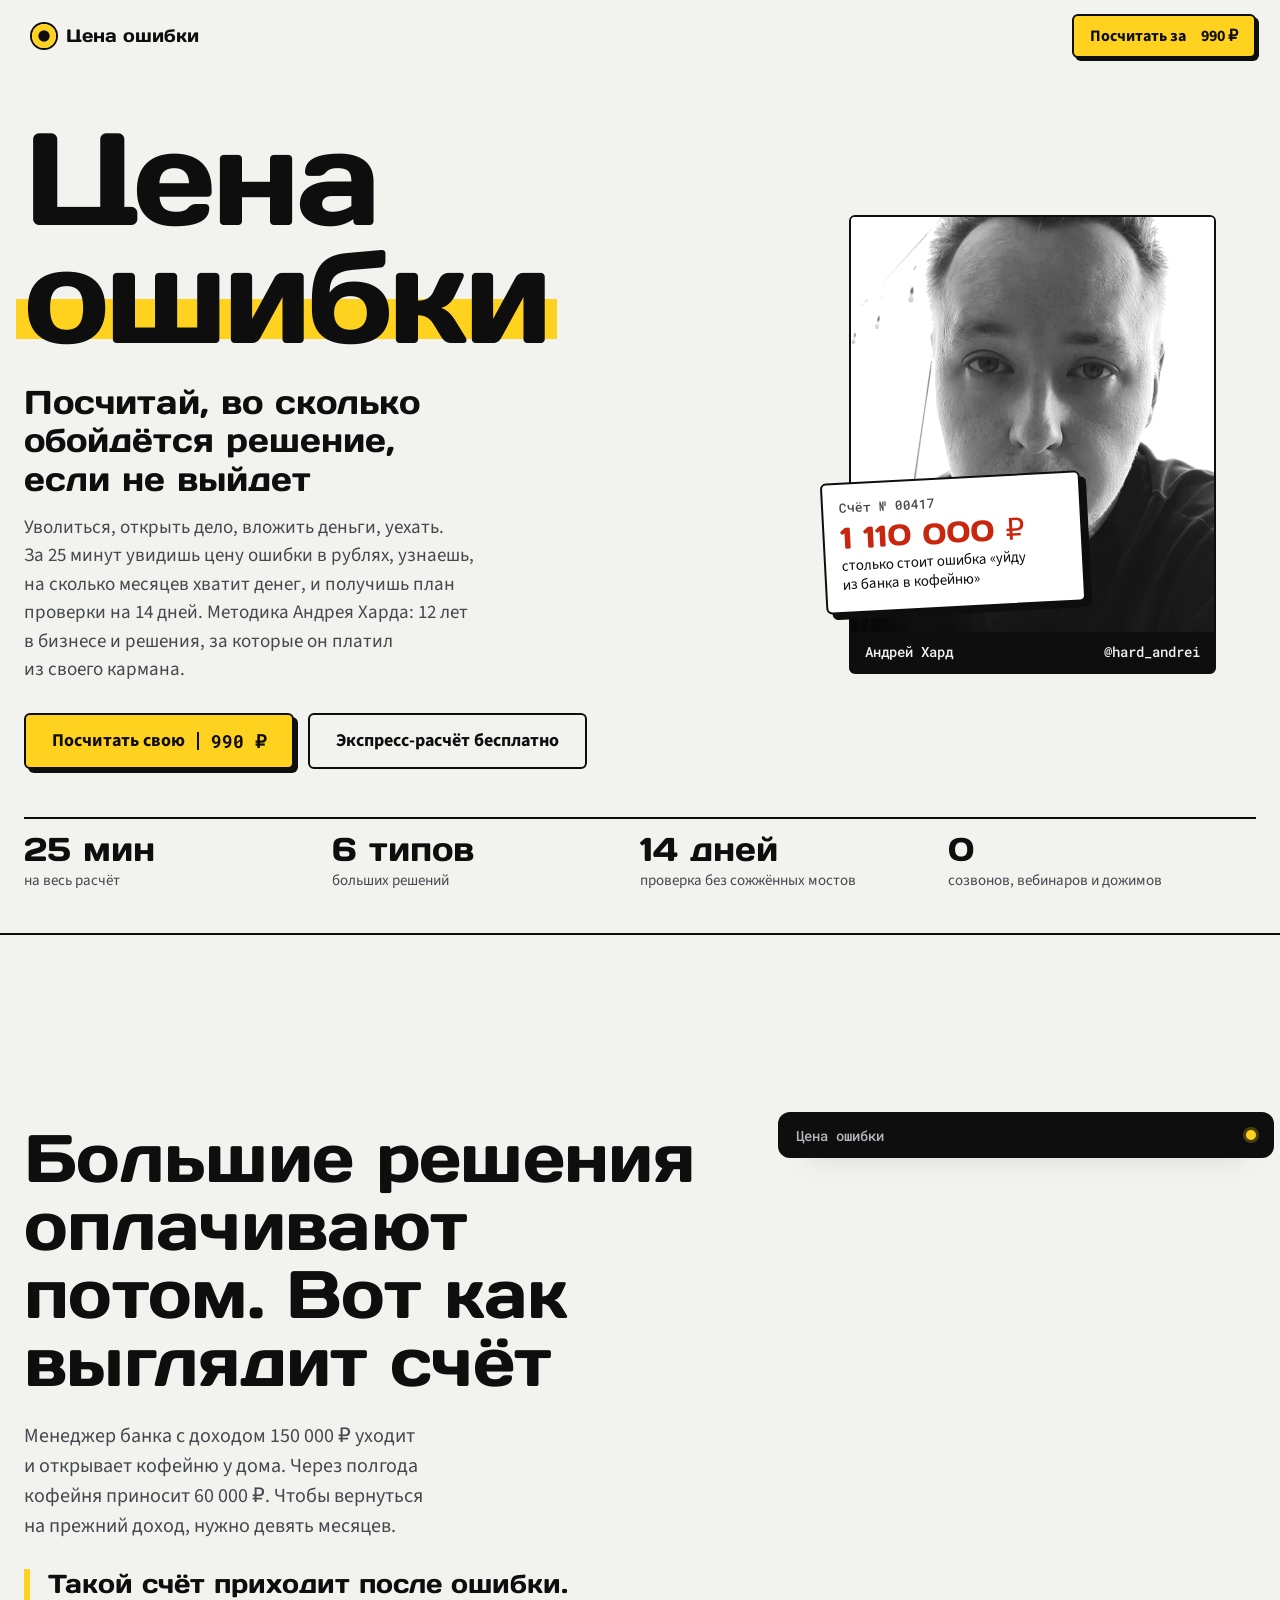
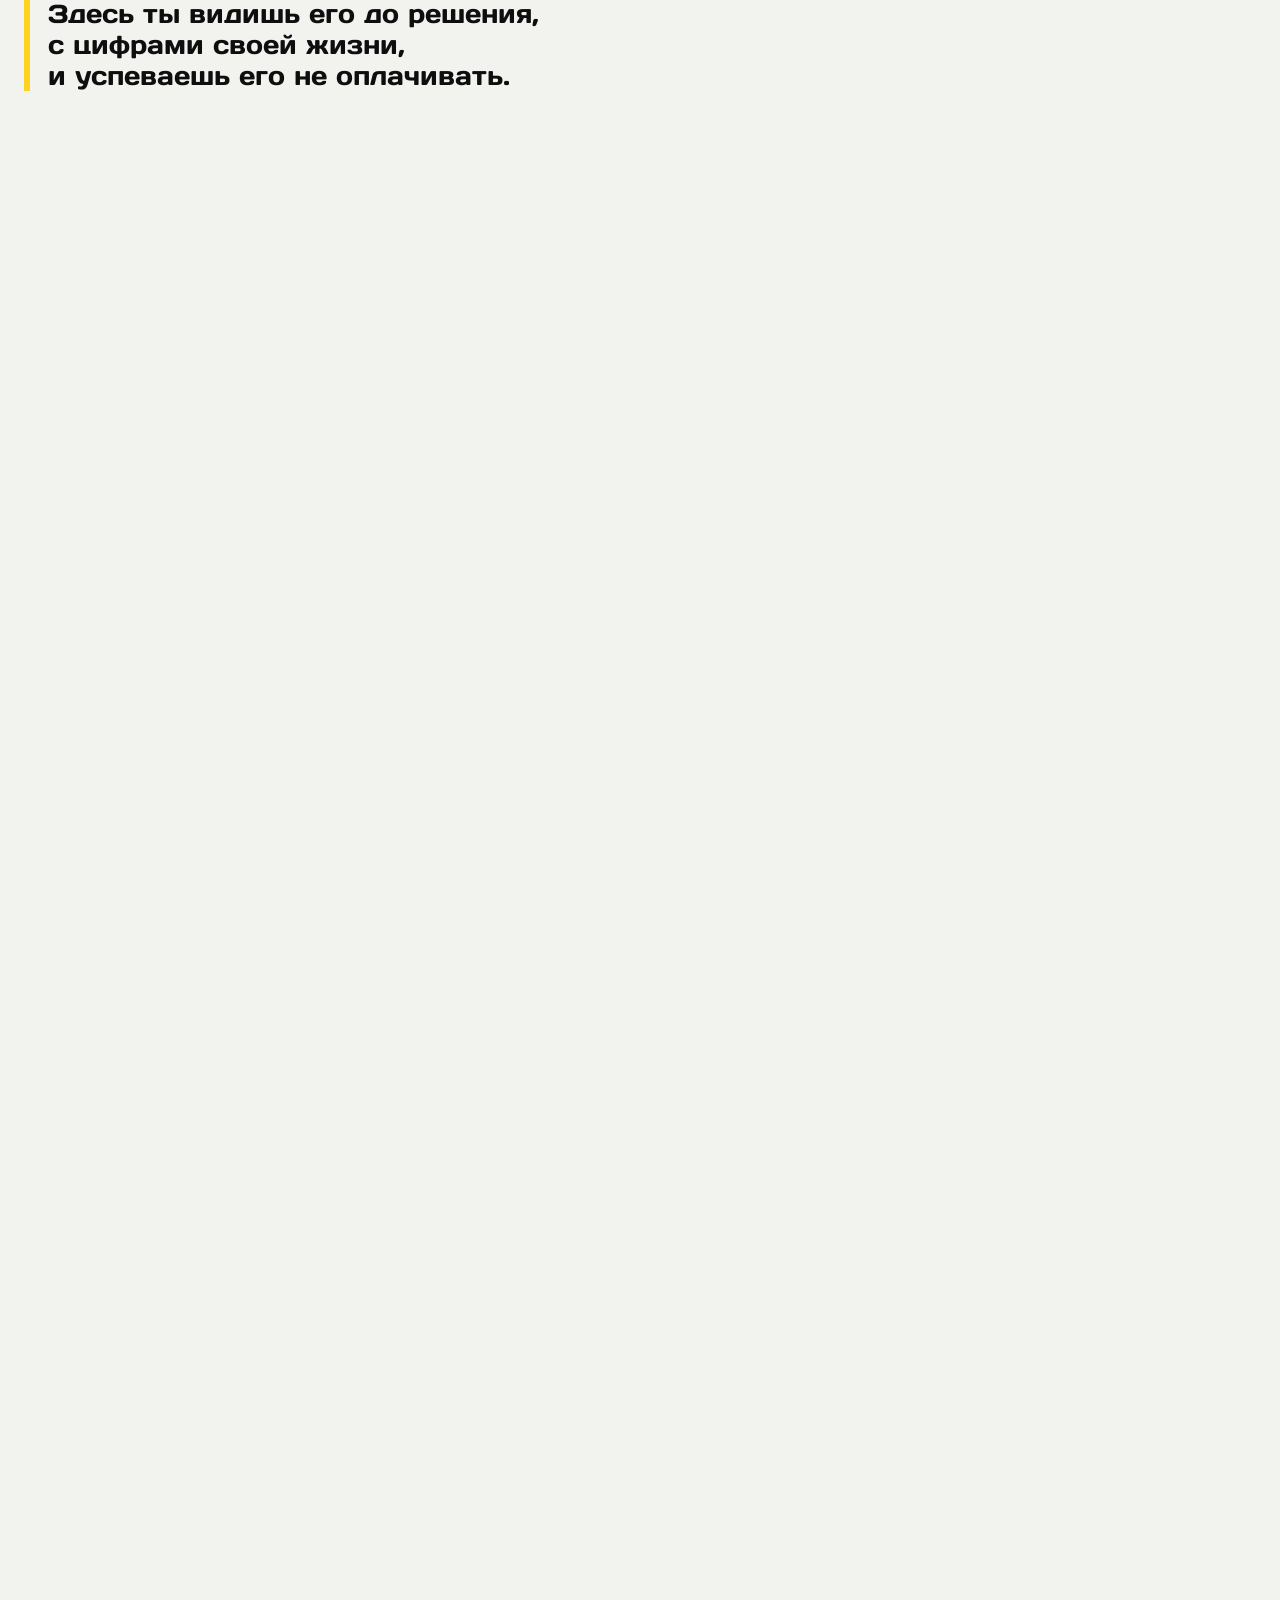
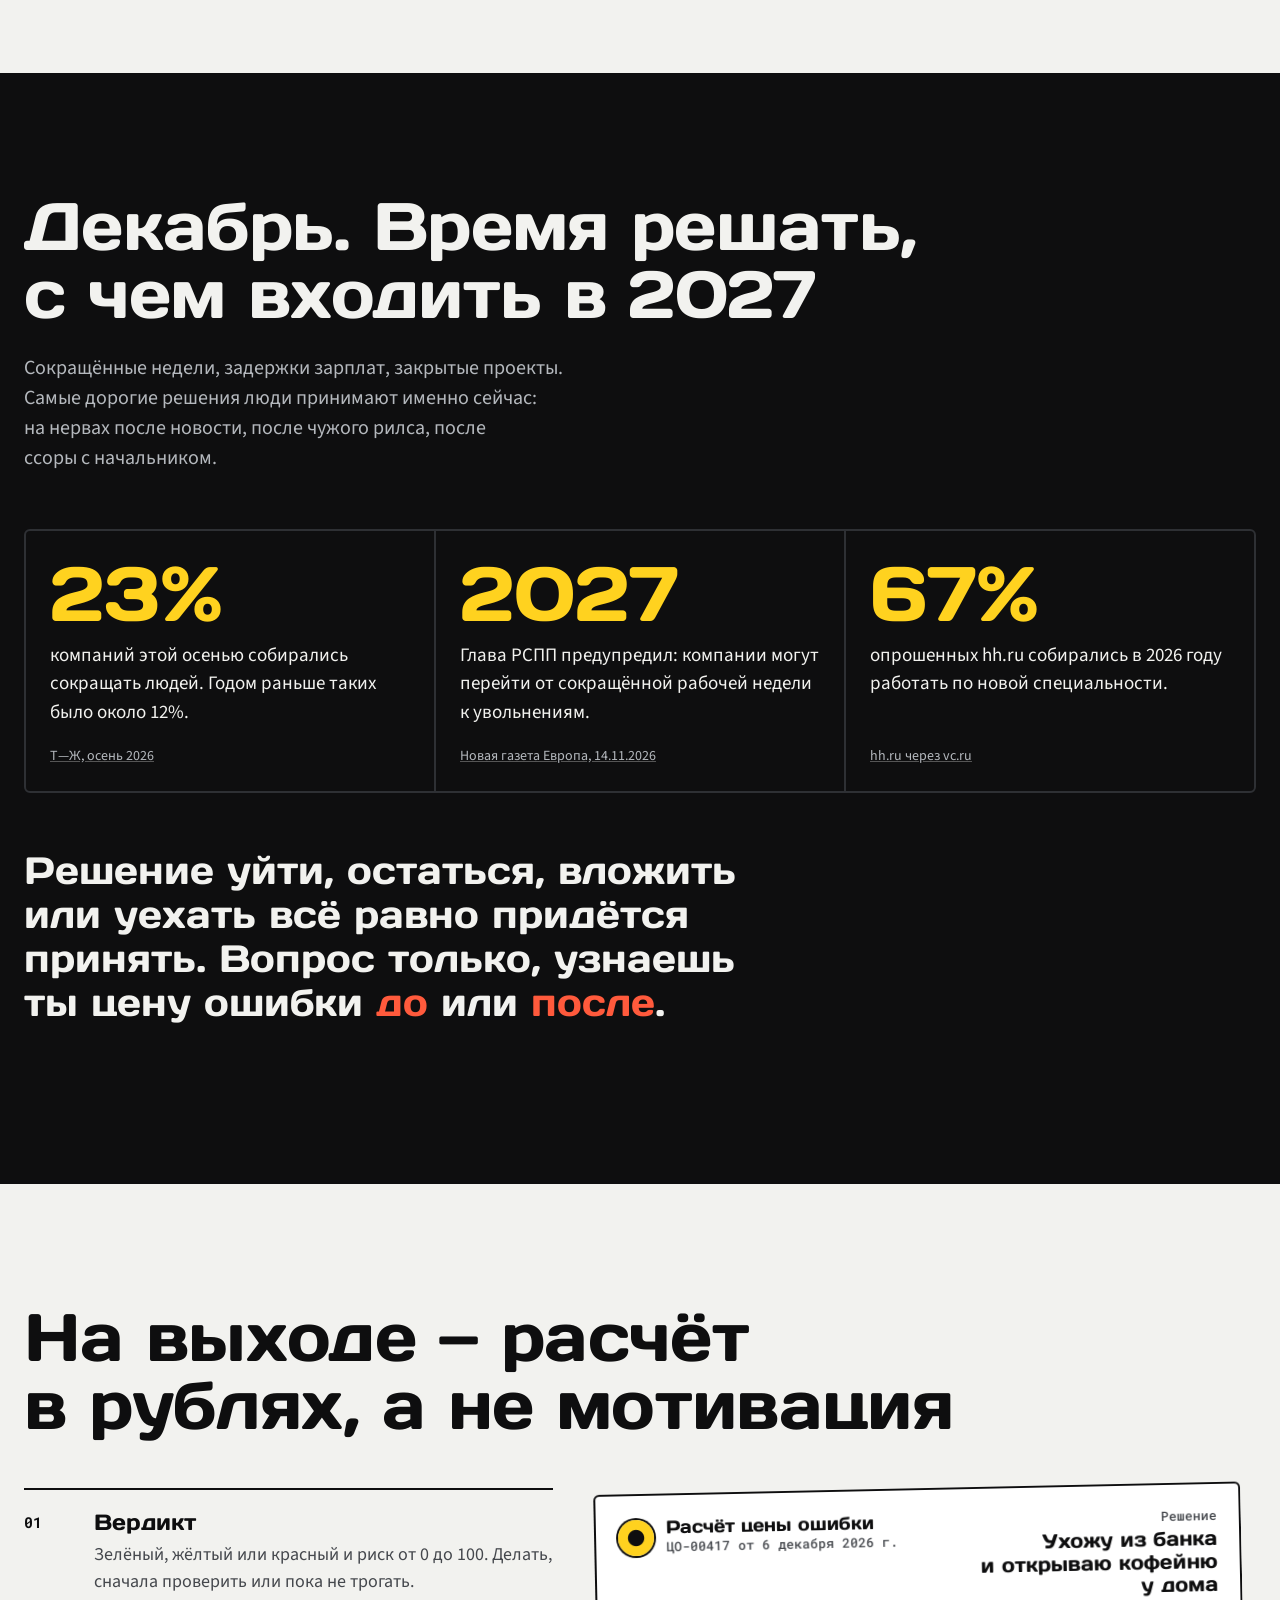
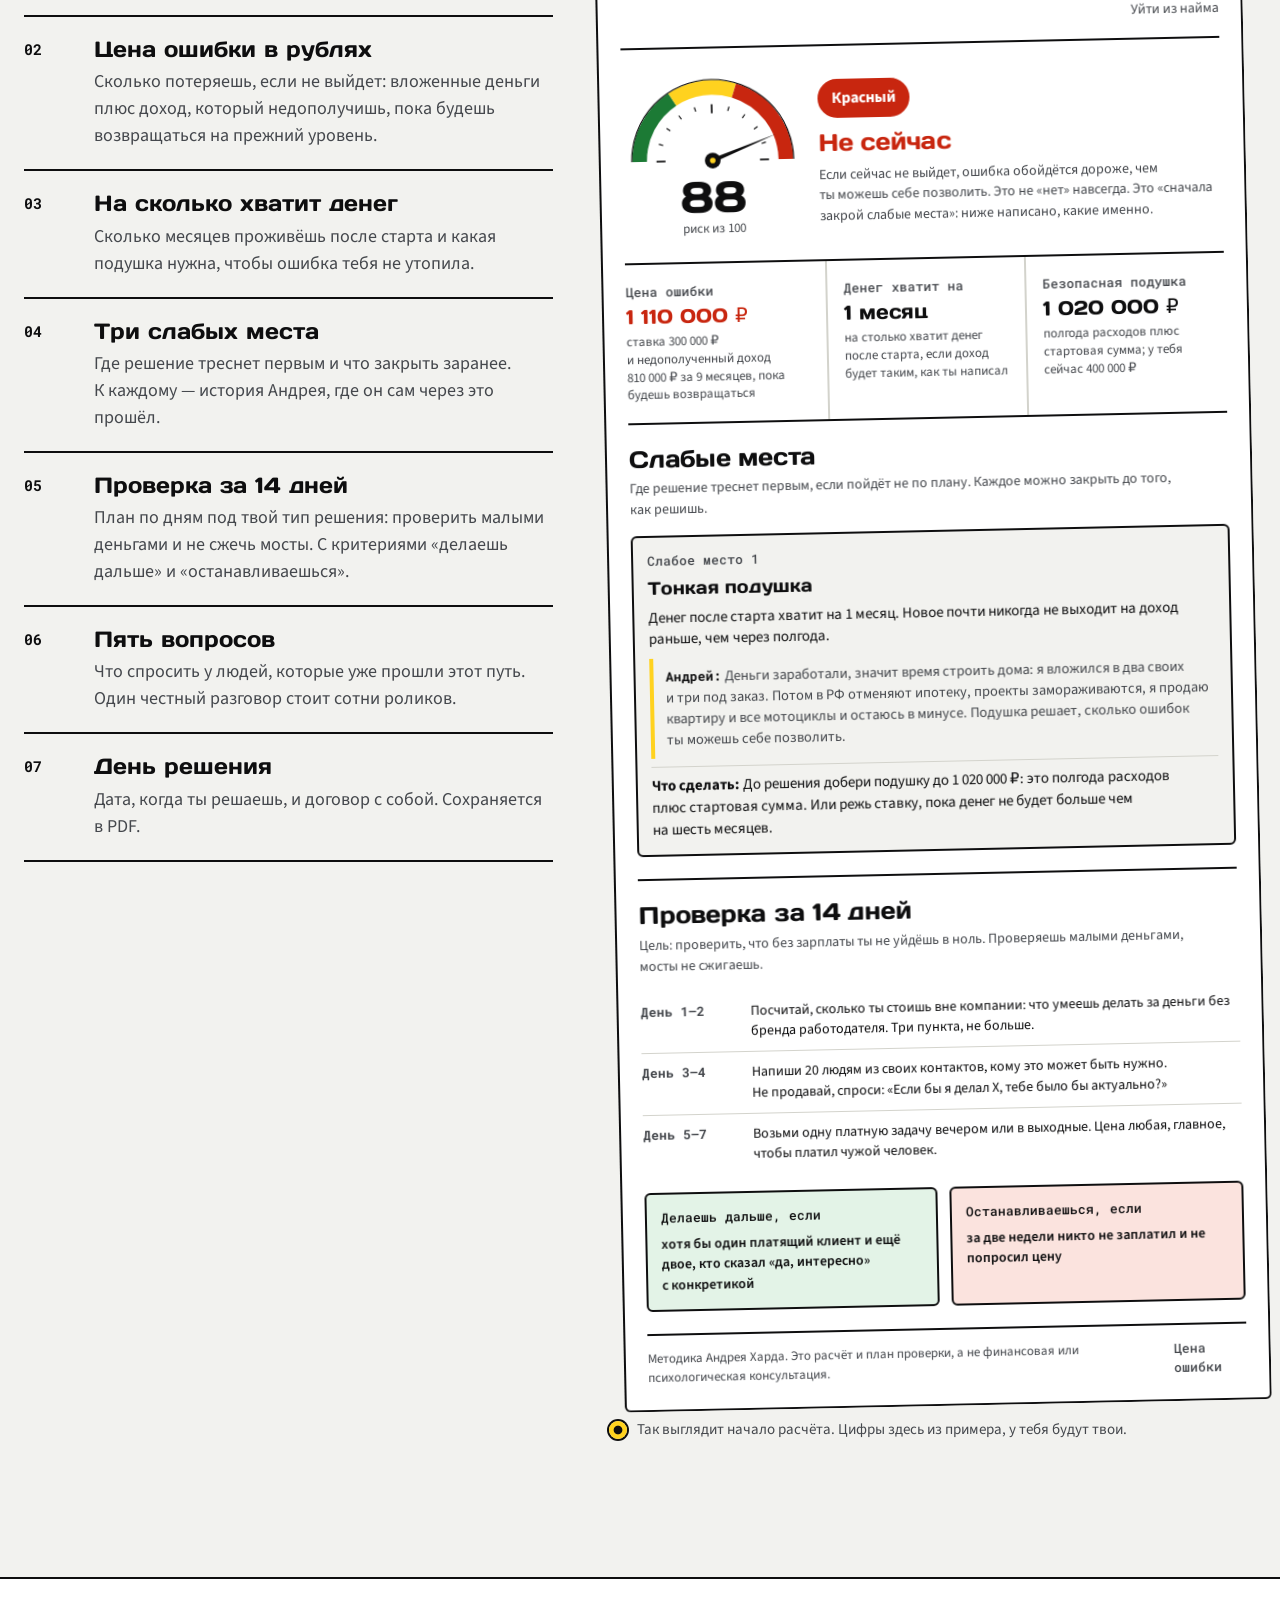
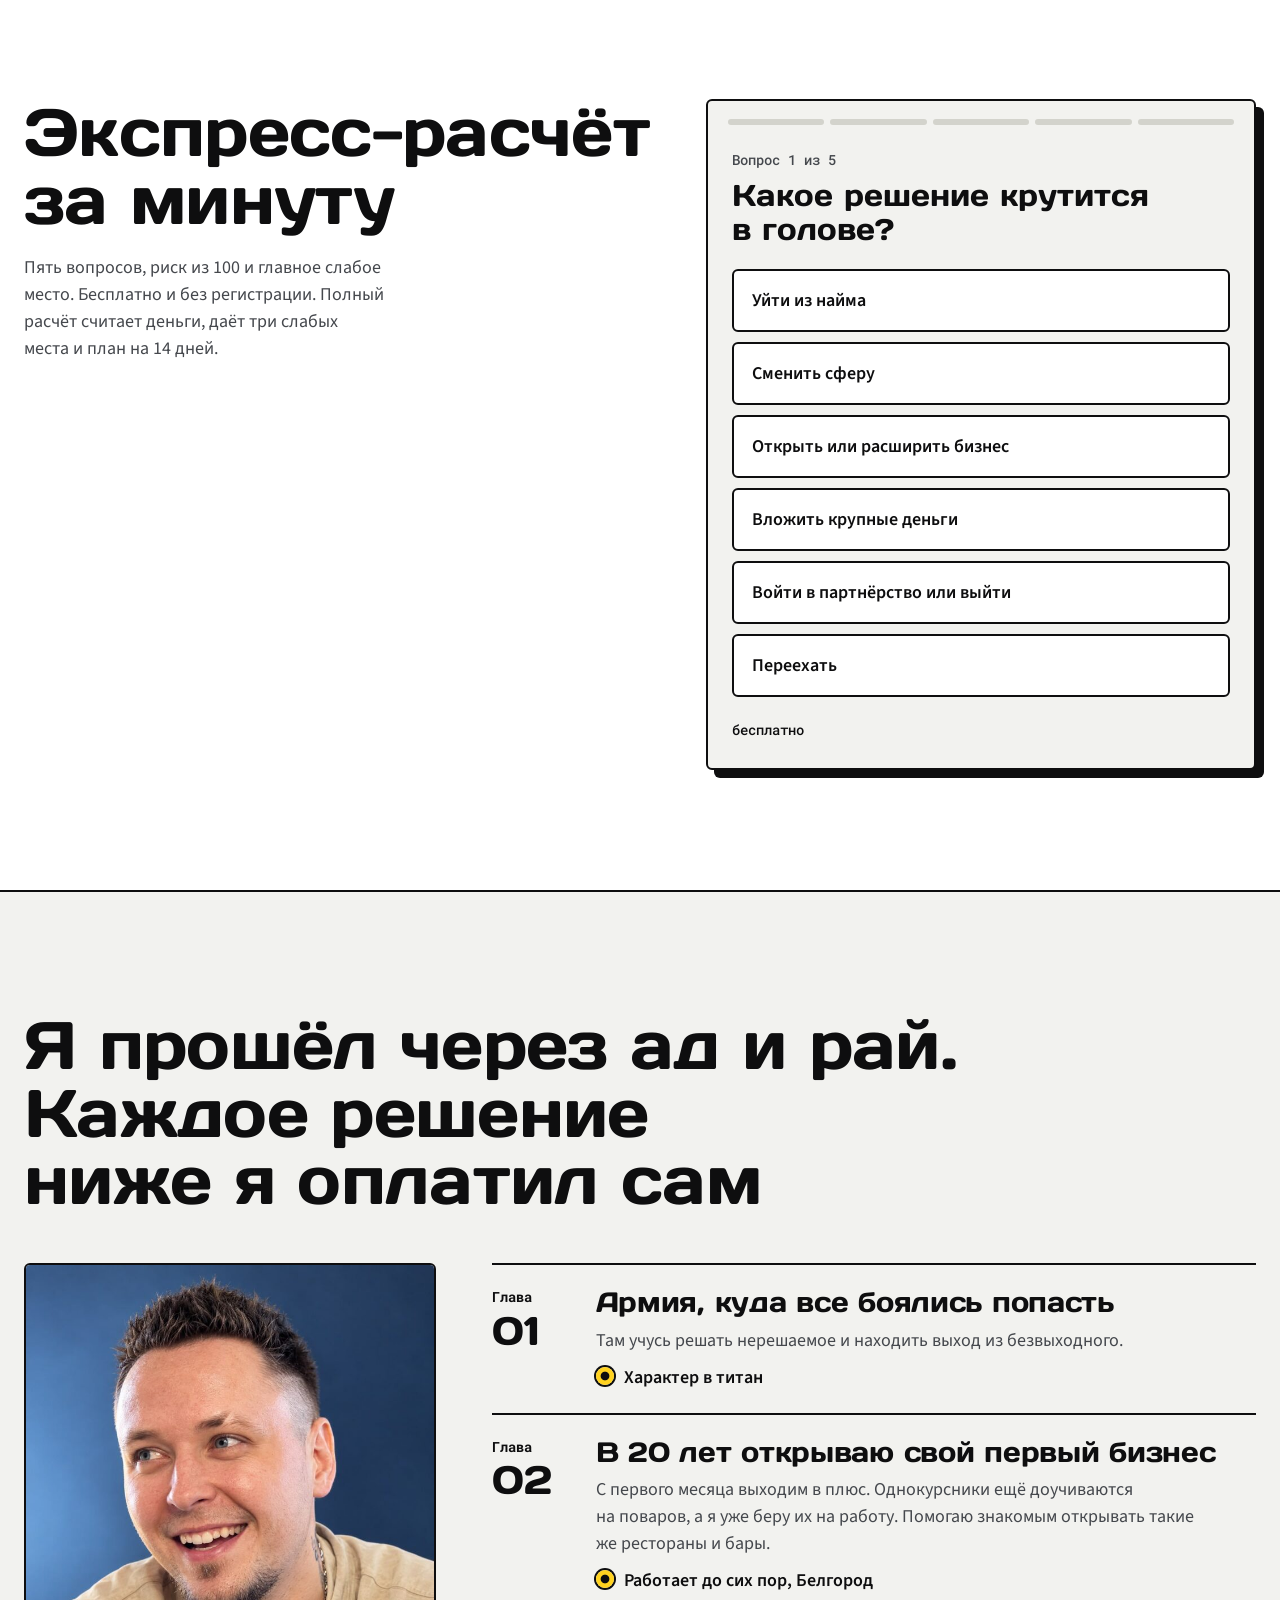
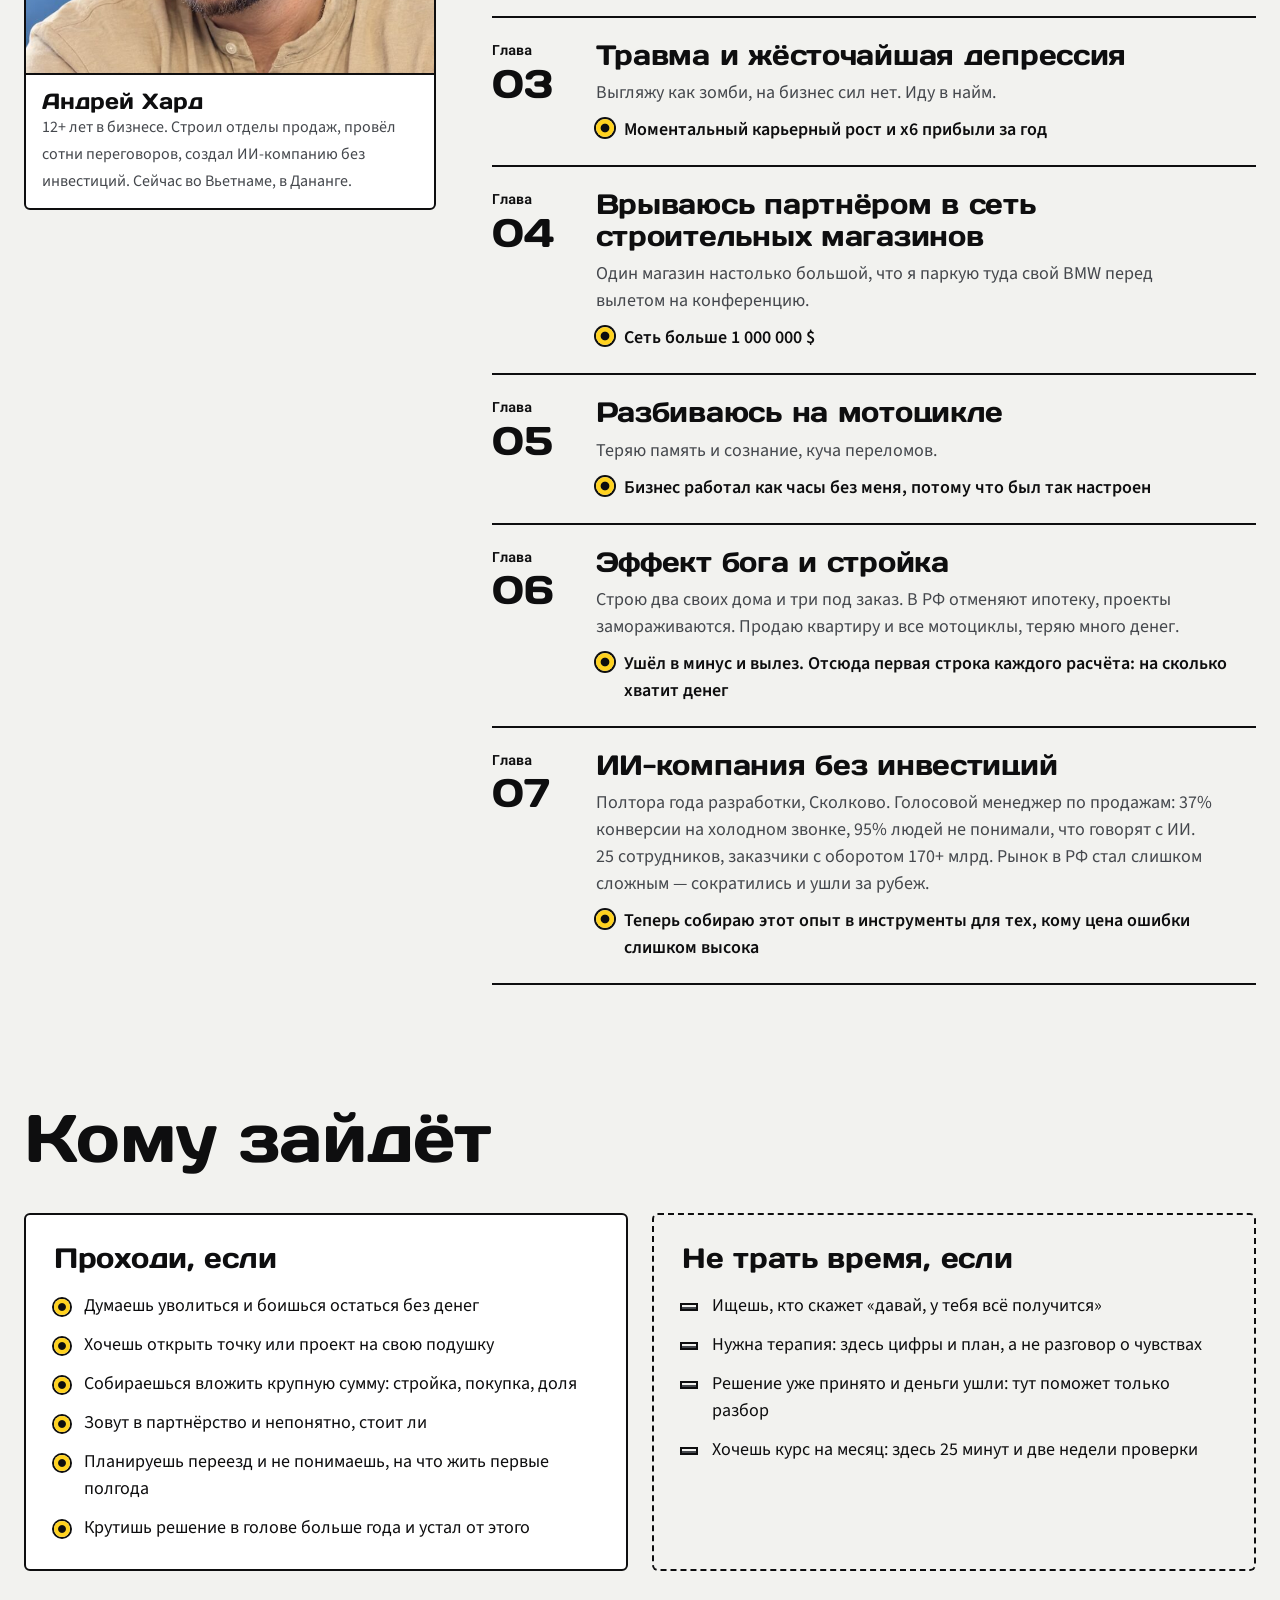
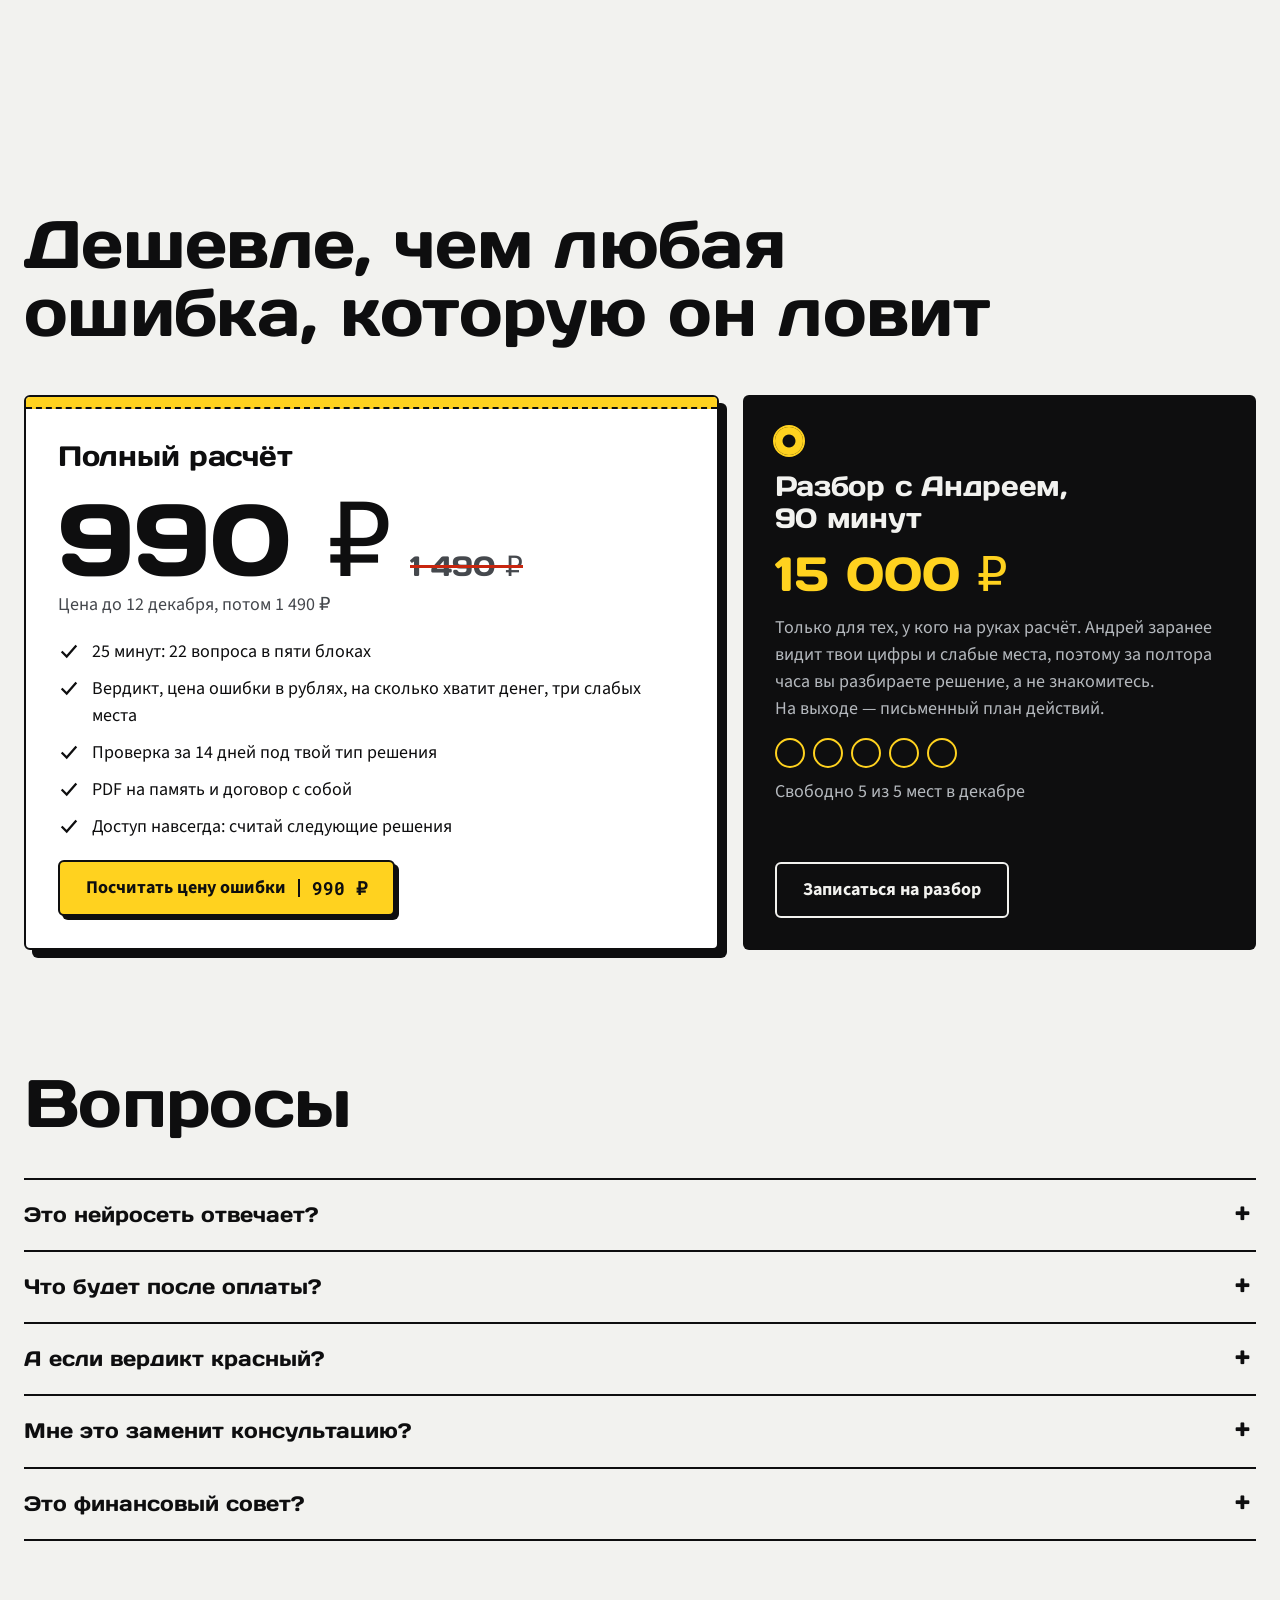
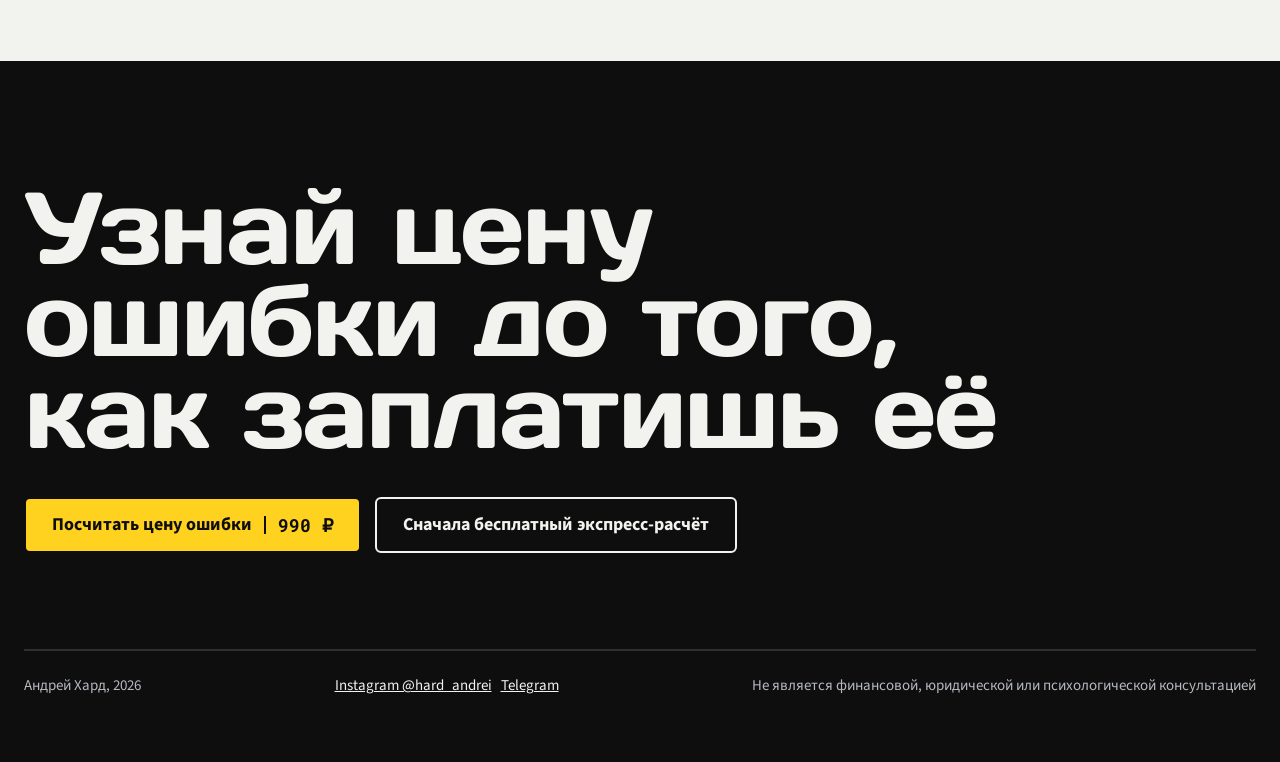
==== commit 7b192217: "Цена ошибки: тема со счётом вместо краш-теста, фото Андрея без растяжения Co-Authored-By: Claude Opu" ====
--- a/index.html
+++ b/index.html
@@ -3,14 +3,14 @@
 <head>
 <meta charset="utf-8">
 <meta name="viewport" content="width=device-width, initial-scale=1, viewport-fit=cover">
-<title>Краш-тест решения — Андрей Хард</title>
-<meta name="description" content="Проверь большое решение до удара: уволиться, открыть дело, вложить деньги, уехать. Цена ошибки в рублях, запас хода и план проверки на 14 дней. Методика Андрея Харда.">
+<title>Цена ошибки — Андрей Хард</title>
+<meta name="description" content="Посчитай, во сколько обойдётся большое решение, если не выйдет: уволиться, открыть дело, вложить деньги, уехать. Цена ошибки в рублях, запас по деньгам и план проверки на 14 дней. Методика Андрея Харда.">
 <meta name="robots" content="noindex">
 <meta name="theme-color" content="#F2F2EF">
-<meta property="og:title" content="Краш-тест решения">
+<meta property="og:title" content="Цена ошибки">
 <meta property="og:description" content="Цена ошибки в рублях до того, как ты её заплатишь. Методика Андрея Харда.">
 <meta property="og:image" content="img/og.jpg">
-<link rel="icon" href="data:image/svg+xml,%3Csvg xmlns='http://www.w3.org/2000/svg' viewBox='0 0 32 32'%3E%3Ccircle cx='16' cy='16' r='15' fill='%23FFD21F' stroke='%230E0E0F' stroke-width='2'/%3E%3Cpath d='M16 16V1a15 15 0 0 1 15 15zM16 16v15A15 15 0 0 1 1 16z' fill='%230E0E0F'/%3E%3C/svg%3E">
+<link rel="icon" href="data:image/svg+xml,%3Csvg xmlns='http://www.w3.org/2000/svg' viewBox='0 0 32 32'%3E%3Ccircle cx='16' cy='16' r='15' fill='%23FFD21F' stroke='%230E0E0F' stroke-width='2'/%3E%3Ccircle cx='16' cy='16' r='5' fill='%230E0E0F'/%3E%3C/svg%3E">
 <link rel="preload" href="fonts/DaysOne-400-cyrillic.woff2" as="font" type="font/woff2" crossorigin>
 <link rel="stylesheet" href="css/fonts.css">
 <link rel="stylesheet" href="css/style.css">
@@ -26,12 +26,12 @@
 </script>
 </head>
 <body>
-<a class="sr" href="#express">К бесплатному экспресс-тесту</a>
+<a class="sr" href="#express">К бесплатному экспресс-расчёту</a>
 
 <header class="top" id="top">
   <div class="wrap">
-    <a class="logo" href="#" aria-label="Краш-тест, наверх"><span class="mark"></span>Краш-тест</a>
-    <a class="btn btn-main js-buy" href="#pricing">Пройти за <span data-cfg="price">990 ₽</span></a>
+    <a class="logo" href="#" aria-label="Цена ошибки, наверх"><span class="mark"></span>Цена ошибки</a>
+    <a class="btn btn-main js-buy" href="#pricing">Посчитать за <span data-cfg="price">990 ₽</span></a>
   </div>
 </header>
 
@@ -41,55 +41,59 @@
   <div class="wrap">
     <div class="hero-grid">
       <div>
-        <h1 class="rise"><span>Краш</span><span class="l2">тест</span></h1>
-        <p class="sub rise">Проверь большое решение до удара</p>
-        <p class="lead rise">Уволиться, открыть дело, вложить деньги, уехать. За 25 минут узнаешь цену ошибки в рублях, запас хода в месяцах и получишь план проверки на 14 дней. Методика Андрея Харда: 12 лет в бизнесе и семь настоящих аварий за плечами.</p>
+        <h1 class="rise"><span>Цена</span><span class="l2">ошибки</span></h1>
+        <p class="sub rise">Посчитай, во сколько обойдётся решение, если не выйдет</p>
+        <p class="lead rise">Уволиться, открыть дело, вложить деньги, уехать. За 25 минут увидишь цену ошибки в рублях, узнаешь, на сколько месяцев хватит денег, и получишь план проверки на 14 дней. Методика Андрея Харда: 12 лет в бизнесе и решения, за которые он платил из своего кармана.</p>
         <div class="ctas rise">
-          <a class="btn btn-main js-buy" href="#pricing">Пройти краш-тест <span class="price" data-cfg="price">990 ₽</span></a>
-          <a class="btn btn-ghost" href="#express">Экспресс-тест бесплатно</a>
+          <a class="btn btn-main js-buy" href="#pricing">Посчитать свою <span class="price" data-cfg="price">990 ₽</span></a>
+          <a class="btn btn-ghost" href="#express">Экспресс-расчёт бесплатно</a>
         </div>
       </div>
       <figure class="subject rise" aria-label="Андрей Хард">
-        <img src="img/andrey-hero.jpg" alt="Андрей Хард смотрит в камеру" width="720" height="1012" fetchpriority="high">
-        <span class="cross" aria-hidden="true"></span>
-        <span class="mark m1" aria-hidden="true"></span><span class="mark m2" aria-hidden="true"></span>
-        <span class="mark m3" aria-hidden="true"></span><span class="mark m4" aria-hidden="true"></span>
-        <figcaption class="ruler mono"><span>Испытатель: Андрей Хард</span><span>@hard_andrei</span></figcaption>
+        <img src="img/andrey-hero.jpg" alt="Андрей Хард смотрит в камеру" width="720" height="1013" fetchpriority="high">
+        <div class="stub" aria-hidden="true">
+          <span class="mono">Счёт № 00417</span>
+          <b>1 110 000 ₽</b>
+          <span>столько стоит ошибка «уйду из банка в кофейню»</span>
+        </div>
+        <figcaption class="ruler mono"><span>Андрей Хард</span><span>@hard_andrei</span></figcaption>
       </figure>
     </div>
     <div class="telemetry rise">
-      <div><b>25 мин</b><span>на весь тест</span></div>
+      <div><b>25 мин</b><span>на весь расчёт</span></div>
       <div><b>6 типов</b><span>больших решений</span></div>
-      <div><b>14 дней</b><span>тест-заезд без сожжённых мостов</span></div>
+      <div><b>14 дней</b><span>проверка без сожжённых мостов</span></div>
       <div><b>0</b><span>созвонов, вебинаров и дожимов</span></div>
     </div>
   </div>
 </section>
 
-<!-- ============ Разгон и удар ============ -->
-<section class="crash" id="crash" aria-label="Что бывает, если прыгнуть без проверки">
+<!-- ============ Счёт за ошибку ============ -->
+<section class="scene" id="scene" aria-label="Пример счёта за решение без проверки">
   <div class="stage" id="stage">
-    <div class="head wrap"><h2>Большие решения проверяют на&nbsp;себе. Это дорого</h2></div>
-    <div class="track" aria-hidden="true">
-      <div class="floor"></div>
-      <div class="wall"></div>
-      <div class="shards" id="shards"></div>
-      <div class="car" id="car">
-        <div class="speedlines"></div>
-        <div class="body">
-          <div class="row"><span class="mark"></span><span class="mono" style="color:#B4B8BD">объект испытания</span></div>
-          <div class="label" id="carLabel">Уволюсь в понедельник</div>
-        </div>
-        <span class="wheel w1"></span><span class="wheel w2"></span>
-      </div>
-      <div class="flash" id="flash"></div>
-    </div>
-    <div class="wrap gauge-line">
-      <div class="speed" aria-hidden="true"><b id="kmh">0</b><span>км/ч<br>скорость решения</span></div>
-      <div class="bill" id="bill">
-        <div class="k">Цена ошибки в этом примере</div>
-        <div class="v">1 840 000 ₽</div>
-        <div class="t">и 14 месяцев, чтобы вернуться туда, откуда стартовал. В краш-тесте ты увидишь эту цифру до удара, а не после.</div>
+    <div class="wrap scene-grid">
+      <div class="scene-copy">
+        <h2>Большие решения оплачивают потом. Вот как выглядит счёт</h2>
+        <p class="lead">Менеджер банка с доходом 150&nbsp;000&nbsp;₽ уходит и открывает кофейню у дома. Через полгода кофейня приносит 60&nbsp;000&nbsp;₽. Чтобы вернуться на прежний доход, нужно девять месяцев.</p>
+        <p class="after" id="after">Такой счёт приходит после ошибки. Здесь ты видишь его до решения, с цифрами своей жизни, и успеваешь его не оплачивать.</p>
+      </div>
+      <div class="printer" aria-hidden="true">
+        <div class="slot"><span class="mono">Цена ошибки</span><i></i></div>
+        <div class="feed">
+          <div class="paper" id="paper">
+            <div class="receipt">
+              <div class="r-head mono"><span>Счёт № 00417</span><span>за решение без проверки</span></div>
+              <div class="r-what">«Ухожу из банка и открываю кофейню у дома»</div>
+              <div class="r-line"><span>Деньги, вложенные в старт</span><b>300 000</b></div>
+              <div class="r-line"><span>Доход, который не придёт: 90&nbsp;000&nbsp;×&nbsp;9&nbsp;месяцев</span><b>810 000</b></div>
+              <div class="r-line"><span>Время, чтобы вернуться на прежний доход</span><b>9 мес.</b></div>
+              <div class="r-line soft"><span>Сон, нервы, ссоры дома</span><b>не считали</b></div>
+              <div class="r-total"><span>Итого</span><b><span id="total">1 110 000</span> ₽</b></div>
+              <div class="r-foot mono">Оплата после ошибки. Возврату не подлежит</div>
+              <div class="stamp" id="stamp">Ещё не оплачен</div>
+            </div>
+          </div>
+        </div>
       </div>
     </div>
   </div>
@@ -112,23 +116,23 @@
 <!-- ============ Что внутри ============ -->
 <section class="inside" id="inside">
   <div class="wrap">
-    <h2 class="rise">На выходе — протокол испытания, а не мотивация</h2>
+    <h2 class="rise">На выходе — расчёт в рублях, а не мотивация</h2>
     <div class="inside-grid">
       <ol class="parts">
-        <li class="rise"><b>Вердикт</b><span>Зелёный, жёлтый или красный и сила удара от 0 до 100. Прыгать, проверять или пока не трогать.</span></li>
-        <li class="rise"><b>Цена ошибки в рублях</b><span>Сколько потеряешь, если не выйдет: ставка плюс доход, который недополучишь, пока будешь откатываться.</span></li>
-        <li class="rise"><b>Запас хода</b><span>На сколько месяцев хватит денег после старта и какая подушка нужна, чтобы удар не убил.</span></li>
-        <li class="rise"><b>Три зоны деформации</b><span>Где решение сломается первым и что усилить до прыжка. К каждой зоне — история Андрея, где он сам через это прошёл.</span></li>
-        <li class="rise"><b>Тест-заезд на 14 дней</b><span>План по дням под твой тип решения: проверить малыми деньгами и не сжечь мосты. С критериями «едешь» и «тормозишь».</span></li>
+        <li class="rise"><b>Вердикт</b><span>Зелёный, жёлтый или красный и риск от 0 до 100. Делать, сначала проверить или пока не трогать.</span></li>
+        <li class="rise"><b>Цена ошибки в рублях</b><span>Сколько потеряешь, если не выйдет: вложенные деньги плюс доход, который недополучишь, пока будешь возвращаться на прежний уровень.</span></li>
+        <li class="rise"><b>На сколько хватит денег</b><span>Сколько месяцев проживёшь после старта и какая подушка нужна, чтобы ошибка тебя не утопила.</span></li>
+        <li class="rise"><b>Три слабых места</b><span>Где решение треснет первым и что закрыть заранее. К каждому — история Андрея, где он сам через это прошёл.</span></li>
+        <li class="rise"><b>Проверка за 14 дней</b><span>План по дням под твой тип решения: проверить малыми деньгами и не сжечь мосты. С критериями «делаешь дальше» и «останавливаешься».</span></li>
         <li class="rise"><b>Пять вопросов</b><span>Что спросить у людей, которые уже прошли этот путь. Один честный разговор стоит сотни роликов.</span></li>
-        <li class="rise"><b>Точка невозврата</b><span>Дата, когда ты принимаешь решение, и договор с собой. Сохраняется в PDF.</span></li>
+        <li class="rise"><b>День решения</b><span>Дата, когда ты решаешь, и договор с собой. Сохраняется в PDF.</span></li>
       </ol>
       <div class="sheet-wrap rise">
         <div class="sheet-tilt" id="tilt">
           <div id="sample"></div>
           <span class="glare" aria-hidden="true"></span>
         </div>
-        <p class="sample-note"><span class="mark"></span>Так выглядит начало протокола. Цифры здесь из примера, у тебя будут твои.</p>
+        <p class="sample-note"><span class="mark"></span>Так выглядит начало расчёта. Цифры здесь из примера, у тебя будут твои.</p>
       </div>
     </div>
   </div>
@@ -138,8 +142,8 @@
 <section class="express" id="express">
   <div class="wrap ex-grid">
     <div>
-      <h2 class="rise">Экспресс-тест за минуту</h2>
-      <p class="lead rise">Пять вопросов, сила удара и одна зона деформации. Бесплатно и без регистрации. Полный протокол считает деньги, даёт три зоны и план на 14 дней.</p>
+      <h2 class="rise">Экспресс-расчёт за минуту</h2>
+      <p class="lead rise">Пять вопросов, риск из 100 и главное слабое место. Бесплатно и без регистрации. Полный расчёт считает деньги, даёт три слабых места и план на 14 дней.</p>
     </div>
     <div class="ex-card" id="ex" aria-live="polite">
       <div class="ex-bar" id="exBar"></div>
@@ -151,7 +155,7 @@
 <!-- ============ Кто проводит тест ============ -->
 <section class="who" id="who">
   <div class="wrap">
-    <h2 class="rise">Я прошёл через ад и&nbsp;рай. Каждая строка ниже — удар, после которого можно было не встать</h2>
+    <h2 class="rise">Я прошёл через ад и&nbsp;рай. Каждое решение ниже я оплатил сам</h2>
     <div class="who-grid">
       <div class="who-photo rise">
         <figure>
@@ -160,13 +164,13 @@
         </figure>
       </div>
       <ol class="log">
-        <li class="rise"><div class="n">Удар<i>01</i></div><div><h3>Армия, куда все боялись попасть</h3><p>Там учусь решать нерешаемое и находить выход из безвыходного.</p><div class="ok"><span class="mark"></span>Характер в титан</div></div></li>
-        <li class="rise"><div class="n">Удар<i>02</i></div><div><h3>В 20 лет открываю свой первый бизнес</h3><p>С первого месяца выходим в плюс. Однокурсники ещё доучиваются на поваров, а я уже беру их на работу. Помогаю знакомым открывать такие же рестораны и бары.</p><div class="ok"><span class="mark"></span>Работает до сих пор, Белгород</div></div></li>
-        <li class="rise"><div class="n">Удар<i>03</i></div><div><h3>Травма и жёсточайшая депрессия</h3><p>Выгляжу как зомби, на бизнес сил нет. Иду в найм.</p><div class="ok"><span class="mark"></span>Моментальный карьерный рост и х6 прибыли за год</div></div></li>
-        <li class="rise"><div class="n">Удар<i>04</i></div><div><h3>Врываюсь партнёром в сеть строительных магазинов</h3><p>Один магазин настолько большой, что я паркую туда свой BMW перед вылетом на конференцию.</p><div class="ok"><span class="mark"></span>Сеть больше 1 000 000 $</div></div></li>
-        <li class="rise"><div class="n">Удар<i>05</i></div><div><h3>Разбиваюсь на мотоцикле</h3><p>Теряю память и сознание, куча переломов.</p><div class="ok"><span class="mark"></span>Бизнес работал как часы без меня, потому что был так настроен</div></div></li>
-        <li class="rise"><div class="n">Удар<i>06</i></div><div><h3>Эффект бога и стройка</h3><p>Строю два своих дома и три под заказ. В РФ отменяют ипотеку, проекты замораживаются. Продаю квартиру и все мотоциклы, теряю много денег.</p><div class="ok"><span class="mark"></span>Ушёл в минус и вылез. Отсюда первая зона в каждом протоколе: запас хода</div></div></li>
-        <li class="rise"><div class="n">Удар<i>07</i></div><div><h3>ИИ-компания без инвестиций</h3><p>Полтора года разработки, Сколково. Голосовой менеджер по продажам: 37% конверсии на холодном звонке, 95% людей не понимали, что говорят с ИИ. 25 сотрудников, заказчики с оборотом 170+ млрд. Рынок в РФ стал слишком сложным — сократились и ушли за рубеж.</p><div class="ok"><span class="mark"></span>Теперь собираю этот опыт в инструменты для тех, кому цена ошибки слишком высока</div></div></li>
+        <li class="rise"><div class="n">Глава<i>01</i></div><div><h3>Армия, куда все боялись попасть</h3><p>Там учусь решать нерешаемое и находить выход из безвыходного.</p><div class="ok"><span class="mark"></span>Характер в титан</div></div></li>
+        <li class="rise"><div class="n">Глава<i>02</i></div><div><h3>В 20 лет открываю свой первый бизнес</h3><p>С первого месяца выходим в плюс. Однокурсники ещё доучиваются на поваров, а я уже беру их на работу. Помогаю знакомым открывать такие же рестораны и бары.</p><div class="ok"><span class="mark"></span>Работает до сих пор, Белгород</div></div></li>
+        <li class="rise"><div class="n">Глава<i>03</i></div><div><h3>Травма и жёсточайшая депрессия</h3><p>Выгляжу как зомби, на бизнес сил нет. Иду в найм.</p><div class="ok"><span class="mark"></span>Моментальный карьерный рост и х6 прибыли за год</div></div></li>
+        <li class="rise"><div class="n">Глава<i>04</i></div><div><h3>Врываюсь партнёром в сеть строительных магазинов</h3><p>Один магазин настолько большой, что я паркую туда свой BMW перед вылетом на конференцию.</p><div class="ok"><span class="mark"></span>Сеть больше 1 000 000 $</div></div></li>
+        <li class="rise"><div class="n">Глава<i>05</i></div><div><h3>Разбиваюсь на мотоцикле</h3><p>Теряю память и сознание, куча переломов.</p><div class="ok"><span class="mark"></span>Бизнес работал как часы без меня, потому что был так настроен</div></div></li>
+        <li class="rise"><div class="n">Глава<i>06</i></div><div><h3>Эффект бога и стройка</h3><p>Строю два своих дома и три под заказ. В РФ отменяют ипотеку, проекты замораживаются. Продаю квартиру и все мотоциклы, теряю много денег.</p><div class="ok"><span class="mark"></span>Ушёл в минус и вылез. Отсюда первая строка каждого расчёта: на сколько хватит денег</div></div></li>
+        <li class="rise"><div class="n">Глава<i>07</i></div><div><h3>ИИ-компания без инвестиций</h3><p>Полтора года разработки, Сколково. Голосовой менеджер по продажам: 37% конверсии на холодном звонке, 95% людей не понимали, что говорят с ИИ. 25 сотрудников, заказчики с оборотом 170+ млрд. Рынок в РФ стал слишком сложным — сократились и ушли за рубеж.</p><div class="ok"><span class="mark"></span>Теперь собираю этот опыт в инструменты для тех, кому цена ошибки слишком высока</div></div></li>
       </ol>
     </div>
   </div>
@@ -194,7 +198,7 @@
           <li>Ищешь, кто скажет «давай, у тебя всё получится»</li>
           <li>Нужна терапия: здесь цифры и план, а не разговор о чувствах</li>
           <li>Решение уже принято и деньги ушли: тут поможет только разбор</li>
-          <li>Хочешь курс на месяц: это 25 минут и две недели проверки</li>
+          <li>Хочешь курс на месяц: здесь 25 минут и две недели проверки</li>
         </ul>
       </div>
     </div>
@@ -209,23 +213,23 @@
       <div class="ticket rise">
         <div class="tape" aria-hidden="true"></div>
         <div class="in">
-          <h3>Полный краш-тест</h3>
+          <h3>Полный расчёт</h3>
           <div class="cost"><b data-cfg="price">990 ₽</b><s data-cfg="priceLater">1 490 ₽</s><span>Цена до <span data-cfg="priceUntil">12 декабря</span>, потом <span data-cfg="priceLater">1 490 ₽</span></span></div>
           <ul>
-            <li><svg viewBox="0 0 24 24" fill="none" stroke="#0E0E0F" stroke-width="2.5" aria-hidden="true"><path d="M4 12.5 9.5 18 20 6"/></svg>Тест на 25 минут: 22 вопроса в пяти блоках</li>
-            <li><svg viewBox="0 0 24 24" fill="none" stroke="#0E0E0F" stroke-width="2.5" aria-hidden="true"><path d="M4 12.5 9.5 18 20 6"/></svg>Протокол: вердикт, цена ошибки, запас хода, три зоны деформации</li>
-            <li><svg viewBox="0 0 24 24" fill="none" stroke="#0E0E0F" stroke-width="2.5" aria-hidden="true"><path d="M4 12.5 9.5 18 20 6"/></svg>Тест-заезд на 14 дней под твой тип решения</li>
+            <li><svg viewBox="0 0 24 24" fill="none" stroke="#0E0E0F" stroke-width="2.5" aria-hidden="true"><path d="M4 12.5 9.5 18 20 6"/></svg>25 минут: 22 вопроса в пяти блоках</li>
+            <li><svg viewBox="0 0 24 24" fill="none" stroke="#0E0E0F" stroke-width="2.5" aria-hidden="true"><path d="M4 12.5 9.5 18 20 6"/></svg>Вердикт, цена ошибки в рублях, на сколько хватит денег, три слабых места</li>
+            <li><svg viewBox="0 0 24 24" fill="none" stroke="#0E0E0F" stroke-width="2.5" aria-hidden="true"><path d="M4 12.5 9.5 18 20 6"/></svg>Проверка за 14 дней под твой тип решения</li>
             <li><svg viewBox="0 0 24 24" fill="none" stroke="#0E0E0F" stroke-width="2.5" aria-hidden="true"><path d="M4 12.5 9.5 18 20 6"/></svg>PDF на память и договор с собой</li>
-            <li><svg viewBox="0 0 24 24" fill="none" stroke="#0E0E0F" stroke-width="2.5" aria-hidden="true"><path d="M4 12.5 9.5 18 20 6"/></svg>Доступ навсегда: проверяй следующие решения</li>
+            <li><svg viewBox="0 0 24 24" fill="none" stroke="#0E0E0F" stroke-width="2.5" aria-hidden="true"><path d="M4 12.5 9.5 18 20 6"/></svg>Доступ навсегда: считай следующие решения</li>
           </ul>
-          <a class="btn btn-main js-buy" href="#">Пройти краш-тест <span class="price" data-cfg="price">990 ₽</span></a>
+          <a class="btn btn-main js-buy" href="#">Посчитать цену ошибки <span class="price" data-cfg="price">990 ₽</span></a>
         </div>
       </div>
       <div class="consult night rise">
         <span class="mark"></span>
         <h3>Разбор с Андреем, 90 минут</h3>
         <b class="big">15 000 ₽</b>
-        <p>Только для тех, у кого на руках протокол. Андрей заранее видит твои цифры и зоны, поэтому за полтора часа вы разбираете решение, а не знакомитесь. На выходе — письменный план действий.</p>
+        <p>Только для тех, у кого на руках расчёт. Андрей заранее видит твои цифры и слабые места, поэтому за полтора часа вы разбираете решение, а не знакомитесь. На выходе — письменный план действий.</p>
         <div><div class="seats" id="seats" aria-label="Места в декабре"></div><p style="margin-top:10px" id="seatsTxt">5 мест в декабре</p></div>
         <a class="btn btn-ghost js-consult" href="#">Записаться на разбор</a>
       </div>
@@ -239,9 +243,9 @@
     <h2 class="rise">Вопросы</h2>
     <div class="faq-list">
       <details><summary>Это нейросеть отвечает?</summary><p>Нет. Это методика Андрея: вопросы, расчёт и правила, по которым он сам проверяет решения. Всё считается прямо на твоём телефоне, ответы и цифры никуда не отправляются.</p></details>
-      <details><summary>Что будет после оплаты?</summary><p>Придёт ссылка на полный тест. Проходишь в любое время, протокол сохраняешь в PDF. Возвращаться к тесту можно сколько угодно раз, например для следующего решения.</p></details>
-      <details><summary>А если вердикт красный?</summary><p>Красный — это не «никогда», это «не на этой скорости». В протоколе написано, какие зоны усилить: сколько добрать подушки, с кем поговорить, что проверить. Через две-три недели проходишь тест заново и смотришь, сдвинулась ли стрелка.</p></details>
-      <details><summary>Мне это заменит консультацию?</summary><p>Для большинства решений — да, протокола хватает. Если ставки большие и хочется второго мнения, есть разбор с Андреем: он работает уже по твоему протоколу.</p></details>
+      <details><summary>Что будет после оплаты?</summary><p>Придёт ссылка на полный расчёт. Проходишь в любое время, результат сохраняешь в PDF. Возвращаться можно сколько угодно раз, например для следующего решения.</p></details>
+      <details><summary>А если вердикт красный?</summary><p>Красный — это не «никогда», это «не в таком виде». В расчёте написано, какие слабые места закрыть: сколько добрать подушки, с кем поговорить, что проверить. Через две-три недели считаешь заново и смотришь, сдвинулась ли стрелка.</p></details>
+      <details><summary>Мне это заменит консультацию?</summary><p>Для большинства решений — да, расчёта хватает. Если ставки большие и хочется второго мнения, есть разбор с Андреем: он работает уже по твоему расчёту.</p></details>
       <details><summary>Это финансовый совет?</summary><p>Нет. Это расчёт рисков и план проверки на основе твоих же цифр. Решение всегда принимаешь ты.</p></details>
     </div>
   </div>
@@ -252,8 +256,8 @@
   <div class="wrap">
     <h2 class="rise">Узнай цену ошибки до&nbsp;того, как заплатишь её</h2>
     <div class="ctas rise">
-      <a class="btn btn-main js-buy" href="#">Пройти краш-тест <span class="price" data-cfg="price">990 ₽</span></a>
-      <a class="btn btn-ghost" href="#express">Сначала экспресс-тест</a>
+      <a class="btn btn-main js-buy" href="#">Посчитать цену ошибки <span class="price" data-cfg="price">990 ₽</span></a>
+      <a class="btn btn-ghost" href="#express">Сначала бесплатный экспресс-расчёт</a>
     </div>
     <div class="foot">
       <span>Андрей Хард, 2026</span>
--- a/css/style.css
+++ b/css/style.css
@@ -1,4 +1,4 @@
-/* Краш-тест — лаборатория: белый бетон, чернила, жёлтый маркер, красный удар */
+/* Цена ошибки — бумага, чернила, жёлтый маркер, красная сумма */
 :root {
   --lab: #F2F2EF;
   --white: #FFFFFF;
@@ -37,11 +37,11 @@
 h3 { font-size: clamp(22px, 2.2vw, 28px); line-height: 1.12; }
 p { margin: 0 0 1em; text-wrap: pretty; }
 
-/* Маркер краш-теста: круг на четыре сектора */
+/* Маркер: жёлтая метка с чёрной точкой */
 .mark { --s: 28px; display: inline-block; vertical-align: middle; width: var(--s); height: var(--s); border-radius: 50%; flex: none;
-  background: conic-gradient(var(--ink) 0 25%, var(--yellow) 0 50%, var(--ink) 0 75%, var(--yellow) 0); box-shadow: 0 0 0 2px var(--ink); }
+  background: radial-gradient(circle, var(--ink) 0 30%, var(--yellow) calc(30% + 1px)); box-shadow: 0 0 0 2px var(--ink); }
 .night .mark, .on-night .mark { box-shadow: 0 0 0 2px var(--yellow); }
-.tape { height: 14px; background: repeating-linear-gradient(-45deg, var(--ink) 0 14px, var(--yellow) 14px 28px); }
+.tape { height: 12px; background: var(--yellow); border-bottom: 2px dashed var(--ink); }
 
 /* Кнопки */
 .btn { display: inline-flex; align-items: center; justify-content: center; gap: 12px; min-height: 56px; padding: 0 26px; border-radius: var(--r);
@@ -59,72 +59,68 @@
 /* Шапка */
 .top { position: fixed; inset: 0 0 auto 0; z-index: 40; pointer-events: none; }
 .top .wrap { display: flex; align-items: center; justify-content: space-between; height: 72px; }
-.logo { pointer-events: auto; display: flex; align-items: center; gap: 10px; text-decoration: none; font: 400 18px/1 var(--display); background: var(--lab); padding: 8px 12px 8px 8px; border-radius: var(--r); }
+.logo { white-space: nowrap; pointer-events: auto; display: flex; align-items: center; gap: 10px; text-decoration: none; font: 400 18px/1 var(--display); background: var(--lab); padding: 8px 12px 8px 8px; border-radius: var(--r); }
 .logo .mark { --s: 24px; }
-.top .btn { pointer-events: auto; min-height: 44px; padding: 0 16px; font-size: 16px; box-shadow: 3px 3px 0 var(--ink); }
+.top .btn { white-space: nowrap; pointer-events: auto; min-height: 44px; padding: 0 16px; font-size: 16px; box-shadow: 3px 3px 0 var(--ink); }
 .top.hidden .btn { opacity: 0; pointer-events: none; transform: translateY(-8px); }
 
 /* ================= Герой ================= */
 .hero { position: relative; padding: 120px 0 40px; min-height: 100svh; display: flex; flex-direction: column; justify-content: center; }
 .hero-grid { display: grid; grid-template-columns: 1.25fr 0.75fr; gap: 40px; align-items: center; }
-.hero h1 { font-size: clamp(64px, 12.4vw, 196px); line-height: .86; letter-spacing: -0.03em; }
-.hero h1 .l2 { display: block; padding-left: .5em; position: relative; }
-.hero h1 .l2::after { content: ''; position: absolute; left: 0; top: 50%; width: .38em; height: .08em; background: var(--ink); }
-.hero .sub { font: 400 clamp(24px, 2.6vw, 34px)/1.15 var(--display); margin: 28px 0 16px; max-width: 18ch; }
+.hero h1 { font-size: clamp(58px, 10.2vw, 164px); line-height: .9; letter-spacing: -0.03em; }
+.hero h1 .l2 { display: inline-block; padding: 0 .06em; margin-left: -.06em; background: linear-gradient(transparent 52%, var(--yellow) 52% 86%, transparent 86%); }
+.hero .sub { font: 400 clamp(24px, 2.6vw, 34px)/1.15 var(--display); margin: 28px 0 16px; max-width: 22ch; }
 .hero .lead { color: var(--ink2); max-width: 50ch; font-size: 19px; }
 .hero .ctas { display: flex; flex-wrap: wrap; gap: 14px; margin-top: 28px; }
 
 .subject { position: relative; aspect-ratio: 4 / 5; border-radius: var(--r); background: var(--white); border: 2px solid var(--ink); overflow: hidden; }
 .subject img { width: 100%; height: 100%; object-fit: cover; filter: contrast(1.05); }
-.subject .mark { position: absolute; --s: 40px; }
-.subject .m1 { left: 14px; top: 14px; } .subject .m2 { right: 14px; top: 14px; }
-.subject .m3 { left: 14px; bottom: 54px; } .subject .m4 { right: 14px; bottom: 54px; }
-.subject .ruler { position: absolute; left: 0; right: 0; bottom: 0; height: 40px; background: var(--ink); color: var(--on-night); display: flex; align-items: center; justify-content: space-between; padding: 0 14px; }
-.subject .cross { position: absolute; inset: 0; pointer-events: none;
-  background: linear-gradient(var(--yellow), var(--yellow)) 50% 0 / 2px 100% no-repeat, linear-gradient(var(--yellow), var(--yellow)) 0 44% / 100% 2px no-repeat; opacity: .75; mix-blend-mode: multiply; }
+.subject { overflow: visible; }
+.subject img { border-radius: calc(var(--r) - 2px) calc(var(--r) - 2px) 0 0; }
+.subject .stub { position: absolute; left: -28px; bottom: 64px; width: min(260px, 72%); background: var(--white); border: 2px solid var(--ink); border-radius: var(--r); padding: 14px 16px 16px;
+  box-shadow: 6px 6px 0 var(--ink); transform: rotate(-3deg); display: grid; gap: 4px; }
+.subject .stub .mono { color: var(--ink2); font-size: 13px; }
+.subject .stub b { font: 400 30px/1 var(--display); color: var(--red); font-variant-numeric: tabular-nums; white-space: nowrap; }
+.subject .stub span:last-child { font-size: 15px; line-height: 1.3; }
+.subject .ruler { position: absolute; left: 0; right: 0; bottom: 0; height: 40px; border-radius: 0 0 calc(var(--r) - 2px) calc(var(--r) - 2px); background: var(--ink); color: var(--on-night); display: flex; align-items: center; justify-content: space-between; padding: 0 14px; }
 
 .telemetry { display: grid; grid-template-columns: repeat(4, 1fr); gap: 0; margin-top: 48px; border-top: 2px solid var(--ink); }
 .telemetry div { padding: 14px 16px 0 0; }
 .telemetry b { display: block; font: 400 clamp(24px, 2.6vw, 36px)/1 var(--display); }
 .telemetry span { color: var(--ink2); font-size: 15px; }
 
-/* ================= Разгон и удар ================= */
-.crash { position: relative; height: 340vh; background: var(--lab); }
-.crash .stage { position: sticky; top: 0; height: 100svh; overflow: hidden; display: grid; grid-template-rows: auto 1fr auto; }
-.crash .head { padding: 96px 0 0; }
-.crash .head h2 { max-width: 14ch; }
-.track { position: relative; }
-.track .floor { position: absolute; left: 0; right: 0; bottom: 22%; height: 2px; background: var(--ink); }
-.track .floor::before { content: ''; position: absolute; inset: 6px 0 auto; height: 10px; background: repeating-linear-gradient(90deg, var(--ink2) 0 2px, transparent 2px 80px); opacity: .5; }
-.wall { position: absolute; right: 6vw; bottom: 22%; width: clamp(56px, 7vw, 110px); height: 62%; background: #BDBDB5; border: 2px solid var(--ink); border-bottom: 0;
-  box-shadow: inset 0 0 0 10px #CBCBC4; }
-.wall::before { content: ''; position: absolute; left: -2px; right: -2px; top: 38%; height: 26px; background: repeating-linear-gradient(-45deg, var(--ink) 0 12px, var(--yellow) 12px 24px); border: 2px solid var(--ink); }
-.car { position: absolute; bottom: 22%; left: 0; height: clamp(120px, 20vh, 190px); width: clamp(260px, 34vw, 480px); transform-origin: 100% 100%;
-  transform: translateX(var(--x, 0px)) scaleX(var(--crush, 1)); will-change: transform; }
-.car .body { position: absolute; inset: 0; background: var(--ink); color: var(--on-night); border-radius: 18px 60px 8px 8px; padding: 18px 22px; display: flex; flex-direction: column; justify-content: space-between;
-  clip-path: var(--clip, polygon(0 0, 100% 0, 100% 100%, 0 100%)); }
-.car .body .mark { --s: 34px; }
-.car .label { font: 400 clamp(18px, 2vw, 28px)/1.1 var(--display); max-width: 14ch; }
-.car .row { display: flex; justify-content: space-between; align-items: end; }
-.car .wheel { position: absolute; bottom: -22px; width: 48px; height: 48px; border-radius: 50%; background: var(--ink); border: 8px solid #3A3B3E; }
-.car .w1 { left: 14%; } .car .w2 { right: 16%; }
-.speedlines { position: absolute; right: 100%; top: 20%; width: 30vw; height: 60%; opacity: var(--blur, 0);
-  background: repeating-linear-gradient(0deg, transparent 0 18px, var(--ink) 18px 20px); -webkit-mask: linear-gradient(90deg, transparent, #000); mask: linear-gradient(90deg, transparent, #000); }
-.shards { position: absolute; right: calc(6vw + clamp(56px, 7vw, 110px)); bottom: 30%; width: 1px; height: 1px; }
-.shards i { position: absolute; width: 14px; height: 10px; background: var(--ink); opacity: var(--shard, 0);
-  transform: translate(calc(var(--dx) * var(--fly, 0)), calc(var(--dy) * var(--fly, 0))) rotate(calc(var(--rot) * var(--fly, 0))); }
-.shards i:nth-child(3n) { background: var(--yellow); outline: 2px solid var(--ink); }
-.flash { position: absolute; inset: 0; background: var(--white); opacity: var(--flash, 0); pointer-events: none; z-index: 5; }
-.gauge-line { display: flex; flex-wrap: wrap; align-items: end; justify-content: space-between; gap: 18px; padding: 0 0 36px; }
-.speed { display: flex; align-items: baseline; gap: 10px; }
-.speed b { font: 400 clamp(56px, 8vw, 112px)/.9 var(--display); font-variant-numeric: tabular-nums; min-width: 3ch; text-align: right; }
-.speed span { color: var(--ink2); }
-.bill { opacity: var(--bill, 0); transform: translateY(calc((1 - var(--bill, 0)) * 24px)); max-width: 560px; }
-.bill .k { color: var(--ink2); }
-.bill .v { font: 400 clamp(38px, 5vw, 68px)/1 var(--display); color: var(--red); font-variant-numeric: tabular-nums; }
-.bill .t { font-size: 20px; margin-top: 8px; }
-.crash.static { height: auto; }
-.crash.static .stage { position: relative; height: auto; min-height: 92svh; }
+/* ================= Счёт за ошибку ================= */
+.scene { position: relative; height: 260vh; background: var(--lab); border-top: 2px solid var(--ink); }
+.scene .stage { position: sticky; top: 0; height: 100svh; overflow: hidden; display: flex; align-items: center; }
+.scene-grid { display: grid; grid-template-columns: 1fr minmax(320px, 460px); gap: 64px; align-items: center; padding-top: 72px; }
+.scene-copy h2 { max-width: 15ch; }
+.scene-copy .lead { color: var(--ink2); font-size: 20px; margin-top: 24px; max-width: 44ch; }
+.scene-copy .after { font: 400 clamp(20px, 2vw, 26px)/1.2 var(--display); max-width: 26ch; margin-top: 28px; padding-left: 18px; border-left: 6px solid var(--yellow);
+  opacity: var(--after, 0); transform: translateY(calc((1 - var(--after, 0)) * 16px)); }
+.printer { position: relative; }
+.slot { position: relative; z-index: 2; height: 46px; margin: 0 -18px; border-radius: 12px; background: var(--ink); color: var(--on-night2); display: flex; align-items: center; justify-content: space-between; padding: 0 18px; }
+.slot i { width: 10px; height: 10px; border-radius: 50%; background: var(--yellow); box-shadow: 0 0 0 3px rgba(255, 210, 31, .25); }
+.feed { position: relative; margin-top: -8px; height: min(66svh, 580px); overflow: hidden; padding: 0 28px 44px; margin-left: -14px; margin-right: -14px; }
+.paper { transform: translateY(calc((var(--feed, 1) - 1) * 100%)); will-change: transform; filter: drop-shadow(0 10px 14px rgba(14, 14, 15, .14)); }
+.receipt { position: relative; background: var(--white); padding: 26px 24px 34px; font-size: 17px;
+  -webkit-mask: conic-gradient(from -45deg at bottom, #0000, #000 1deg 89deg, #0000 90deg) 50% / 18px 100%; mask: conic-gradient(from -45deg at bottom, #0000, #000 1deg 89deg, #0000 90deg) 50% / 18px 100%; }
+.r-head { display: flex; flex-wrap: wrap; justify-content: space-between; gap: 4px 12px; color: var(--ink2); padding-bottom: 14px; border-bottom: 2px dashed var(--line); }
+.r-what { font: 400 21px/1.2 var(--display); margin: 16px 0 10px; }
+.r-line { display: flex; align-items: baseline; gap: 10px; padding: 9px 0; opacity: var(--o, 1); transform: translateY(calc((1 - var(--o, 1)) * 10px)); }
+.r-line span { flex: 1; }
+.r-line b { font: 700 18px/1.2 var(--mono); font-variant-numeric: tabular-nums; white-space: nowrap; }
+.r-line.soft { color: var(--ink2); }
+.r-line.soft b { font-weight: 500; font-size: 15px; }
+.r-total { display: flex; justify-content: space-between; align-items: baseline; gap: 12px; margin-top: 12px; padding-top: 14px; border-top: 2px solid var(--ink); }
+.r-total span { font: 400 22px/1 var(--display); }
+.r-total b { font: 400 clamp(30px, 3.4vw, 40px)/1 var(--display); color: var(--red); font-variant-numeric: tabular-nums; white-space: nowrap; }
+.r-foot { margin-top: 18px; color: var(--ink2); font-size: 13px; }
+.stamp { display: table; margin: 18px 0 0 auto; padding: 8px 14px; border: 4px solid var(--red); border-radius: 8px; color: var(--red); font: 400 20px/1 var(--display); text-transform: none;
+  transform: rotate(-9deg) scale(calc(1.6 - var(--stamp, 1) * .6)); opacity: var(--stamp, 1); background: rgba(255, 255, 255, .85); }
+.scene.static { height: auto; }
+.scene.static .stage { position: relative; height: auto; padding: 40px 0 96px; }
+.scene.static .feed { height: auto; }
+.scene.static .paper { transform: none; }
 
 /* ================= Почему сейчас ================= */
 .night { background: var(--night); color: var(--on-night); }
@@ -175,7 +171,7 @@
 .linkbtn { background: none; border: 0; padding: 10px 0; font-weight: 600; text-decoration: underline; text-underline-offset: 4px; }
 .linkbtn[hidden] { display: none; }
 
-/* Результат: прибор силы удара */
+/* Результат: шкала риска */
 .dial { width: 100%; max-width: 340px; display: block; margin: 0 auto; }
 .dial .needle { transform-origin: 160px 160px; transform: rotate(var(--deg, -90deg)); transition: transform 1.1s cubic-bezier(.2, 1.4, .3, 1); }
 .res-force { text-align: center; margin-top: -8px; }
@@ -194,6 +190,7 @@
 .who-grid { display: grid; grid-template-columns: 0.7fr 1.3fr; gap: 56px; align-items: start; margin-top: 48px; }
 .who-photo { position: sticky; top: 96px; }
 .who-photo figure { margin: 0; border: 2px solid var(--ink); border-radius: var(--r); overflow: hidden; background: var(--white); }
+.who-photo img { width: 100%; height: auto; aspect-ratio: 1 / 1; object-fit: cover; }
 .who-photo figcaption { padding: 14px 16px; border-top: 2px solid var(--ink); }
 .who-photo figcaption b { font: 400 22px/1.1 var(--display); display: block; }
 .who-photo figcaption span { color: var(--ink2); font-size: 16px; }
@@ -215,7 +212,7 @@
 .fit-col h3 { margin-bottom: 18px; }
 .fit-col ul { margin: 0; padding: 0; list-style: none; display: grid; gap: 12px; }
 .fit-col li { padding-left: 30px; position: relative; }
-.fit-col li::before { content: ''; position: absolute; left: 0; top: 7px; width: 16px; height: 16px; border-radius: 50%; background: conic-gradient(var(--ink) 0 25%, var(--yellow) 0 50%, var(--ink) 0 75%, var(--yellow) 0); }
+.fit-col li::before { content: ''; position: absolute; left: 0; top: 7px; width: 16px; height: 16px; border-radius: 50%; background: radial-gradient(circle, var(--ink) 0 30%, var(--yellow) calc(30% + 1px)); box-shadow: 0 0 0 2px var(--ink); }
 .fit-col.no li::before { background: none; border: 2px solid var(--ink2); width: 14px; height: 2px; top: 13px; border-radius: 0; border-width: 0 0 2px; }
 
 /* ================= Цена ================= */
@@ -263,8 +260,14 @@
 
 /* ================= Адаптив ================= */
 @media (max-width: 980px) {
-  .hero-grid, .inside-grid, .ex-grid, .who-grid, .price-grid { grid-template-columns: 1fr; }
-  .subject { max-width: 420px; }
+  .hero-grid, .inside-grid, .ex-grid, .who-grid, .price-grid, .scene-grid { grid-template-columns: 1fr; }
+  .scene-grid { gap: 28px; padding-top: 64px; }
+  .scene-copy .lead { font-size: 17px; margin-top: 14px; }
+  .scene-copy .after { margin-top: 16px; }
+  .printer { max-width: 460px; }
+  .receipt { padding: 22px 18px 30px; font-size: 16px; }
+  .r-what { font-size: 19px; }
+  .subject { max-width: 420px; margin-left: 20px; }
   .sheet-wrap, .who-photo { position: relative; top: 0; }
   .who-photo { max-width: 420px; }
   .sheet-tilt { transform: none; }
@@ -275,19 +278,14 @@
   body { font-size: 17px; }
   :root { --wrap: calc(100vw - 32px); }
   .hero { padding-top: 96px; min-height: 0; }
-  .hero h1 .l2 { padding-left: .3em; }
-  .hero h1 .l2::after { width: .2em; }
   .telemetry { grid-template-columns: 1fr 1fr; row-gap: 12px; }
   .btn { width: 100%; }
-  .top .btn { width: auto; }
-  .crash { height: 300vh; }
-  .wall { right: 16px; }
-  .car { width: 62vw; height: 120px; }
-  .car .label { font-size: 17px; }
-  .shards { right: calc(16px + 56px); }
+  .top { background: var(--lab); border-bottom: 2px solid var(--ink); }
+  .top .wrap { height: 64px; }
+  .top .btn { width: auto; padding: 0 12px; font-size: 15px; }
+  .logo { font-size: 16px; }
   .fit-grid { grid-template-columns: 1fr; }
   .log li { grid-template-columns: 1fr; gap: 6px; }
-  .who-photo img { aspect-ratio: 1 / 1; height: auto; object-fit: cover; max-height: 320px; width: 100%; object-position: 50% 30%; }
   .log .n i { display: inline; font-size: 28px; margin-left: 8px; }
   .why, .inside, .express, .who, .pricing { padding: 88px 0; }
   .ticket .in, .consult, .fit-col { padding: 22px; }
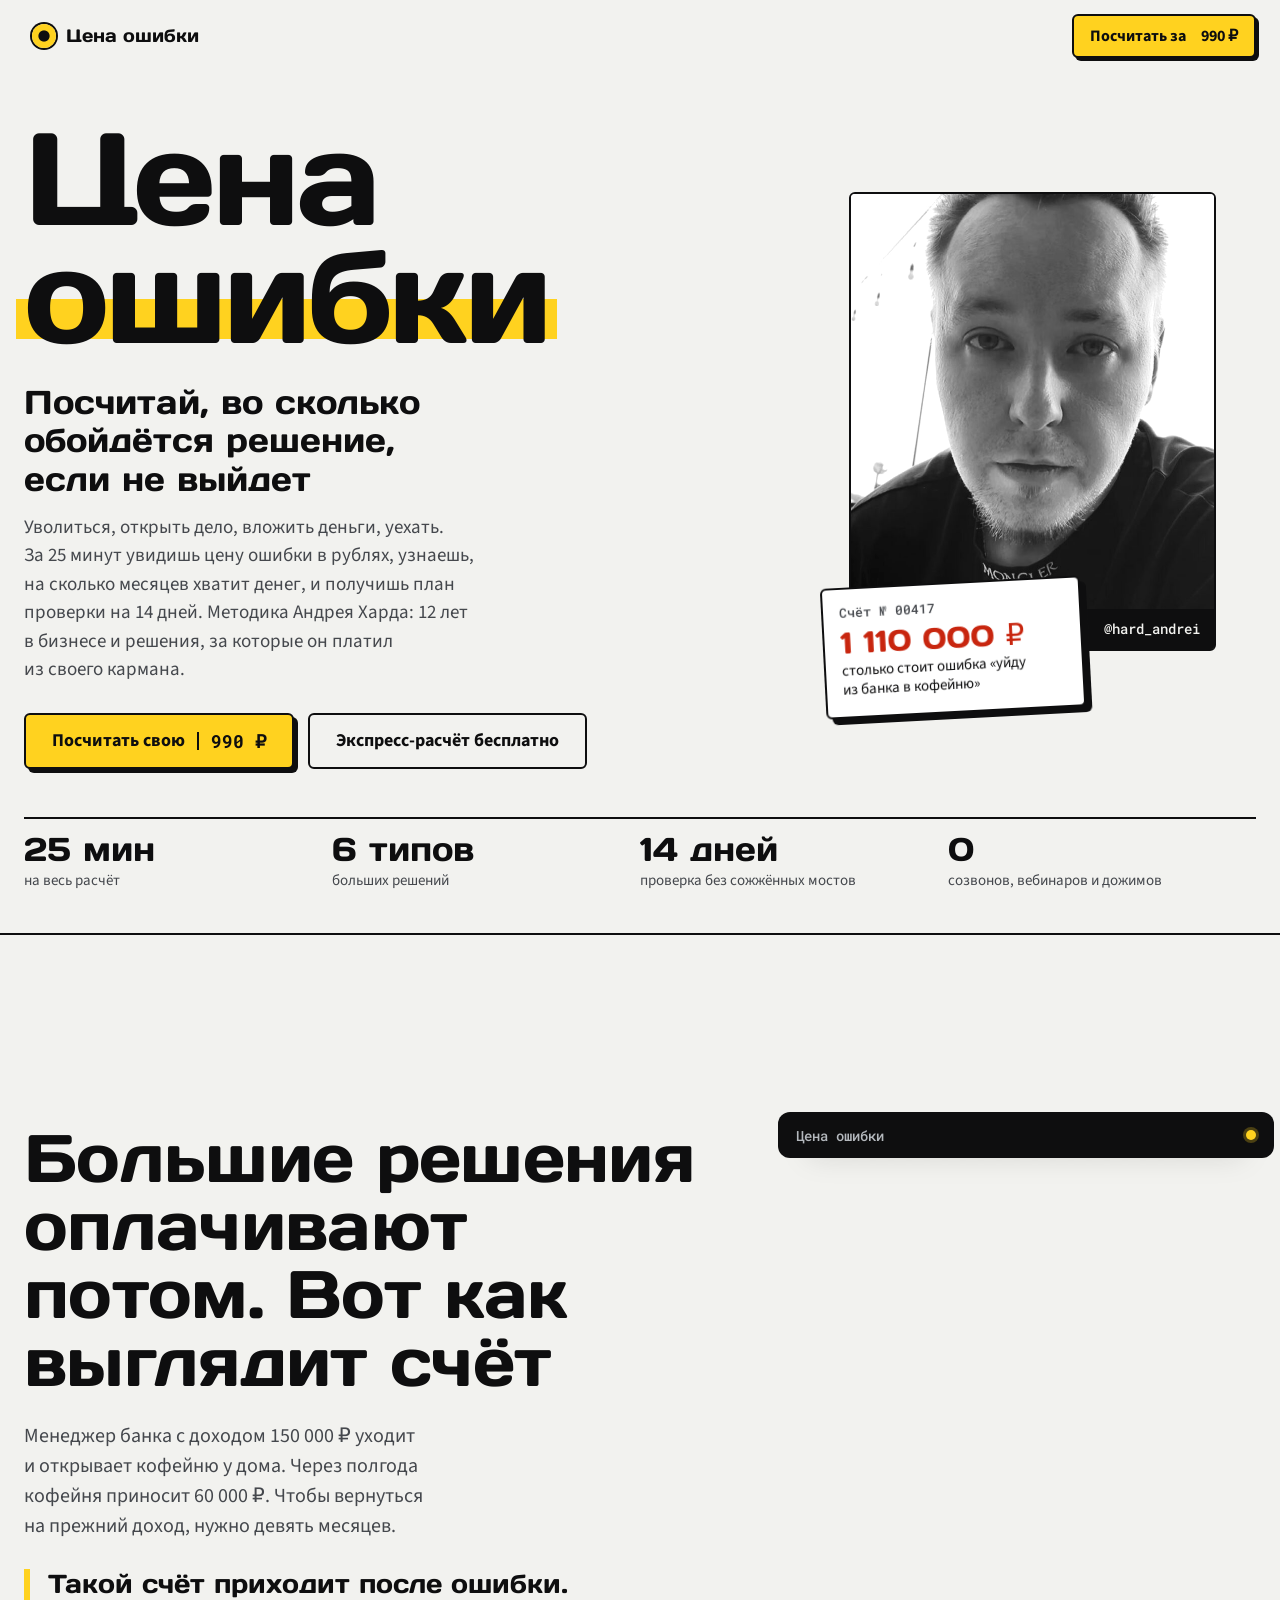
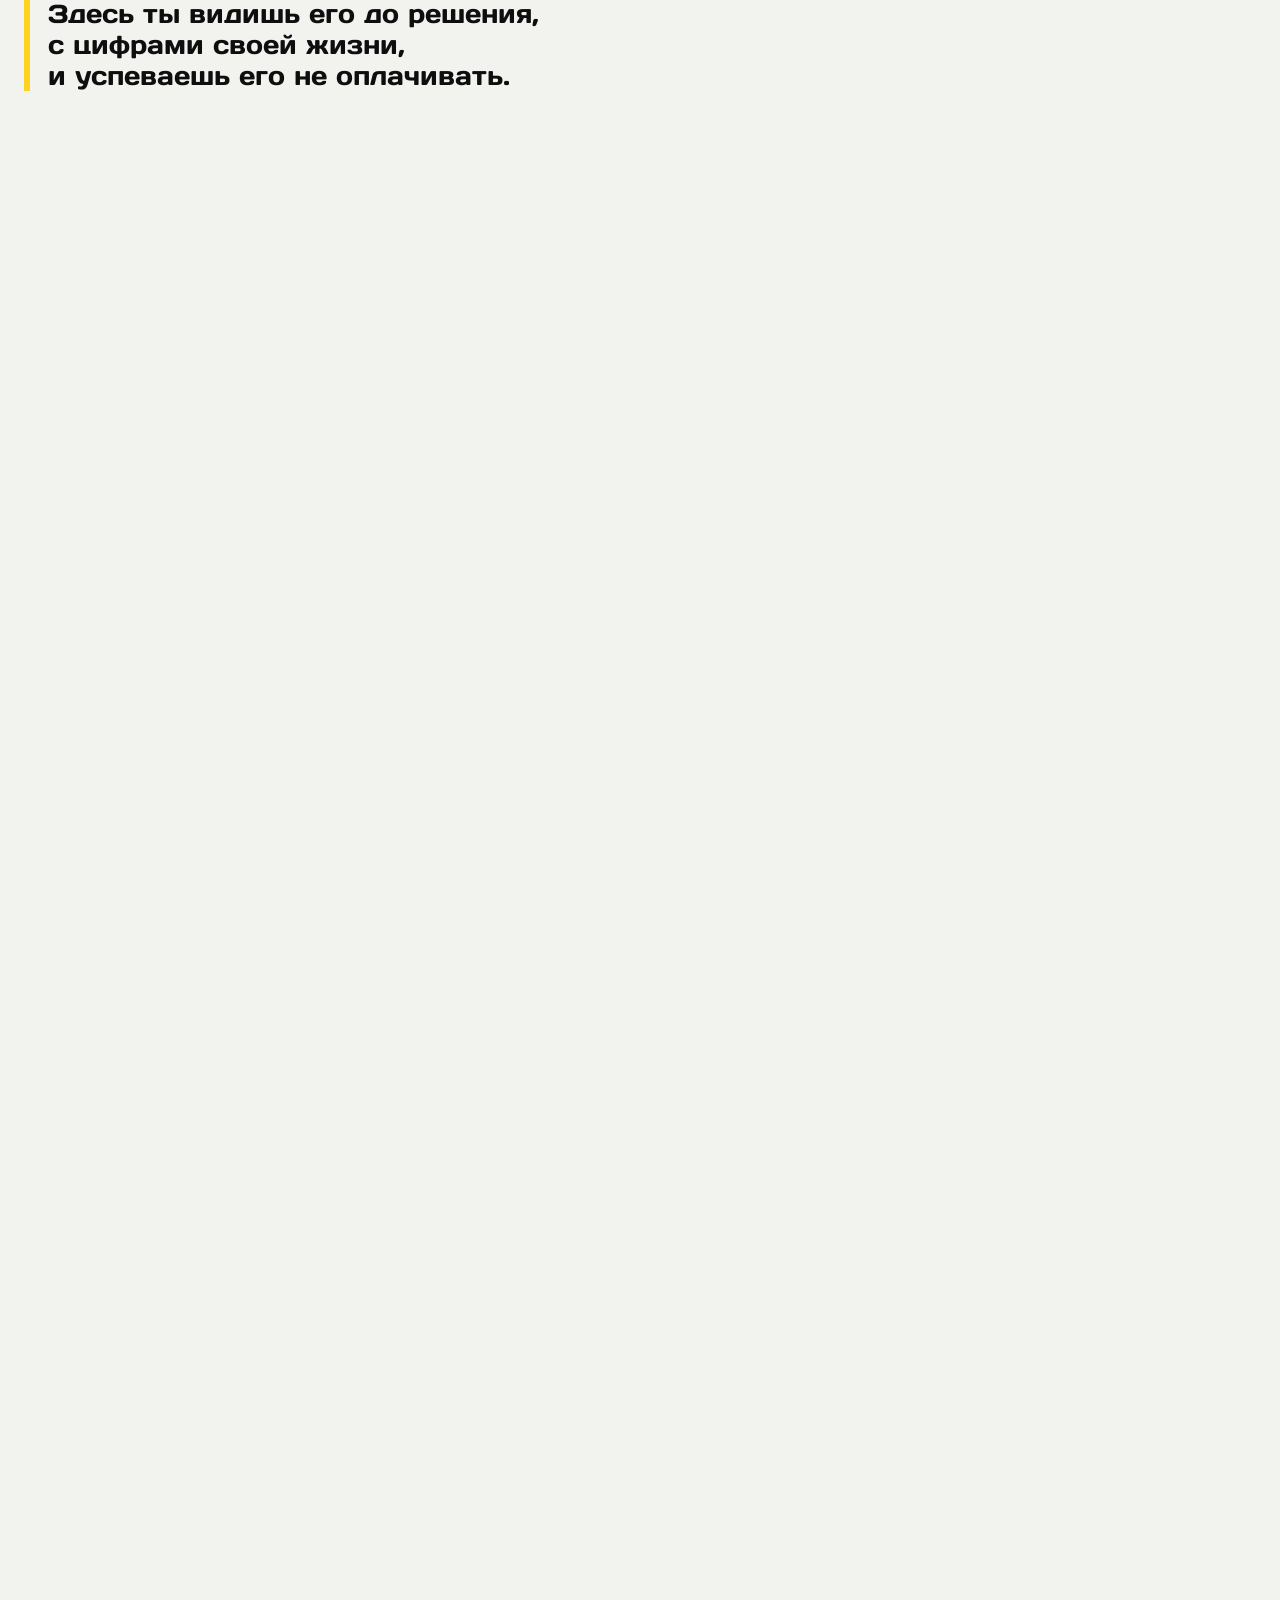
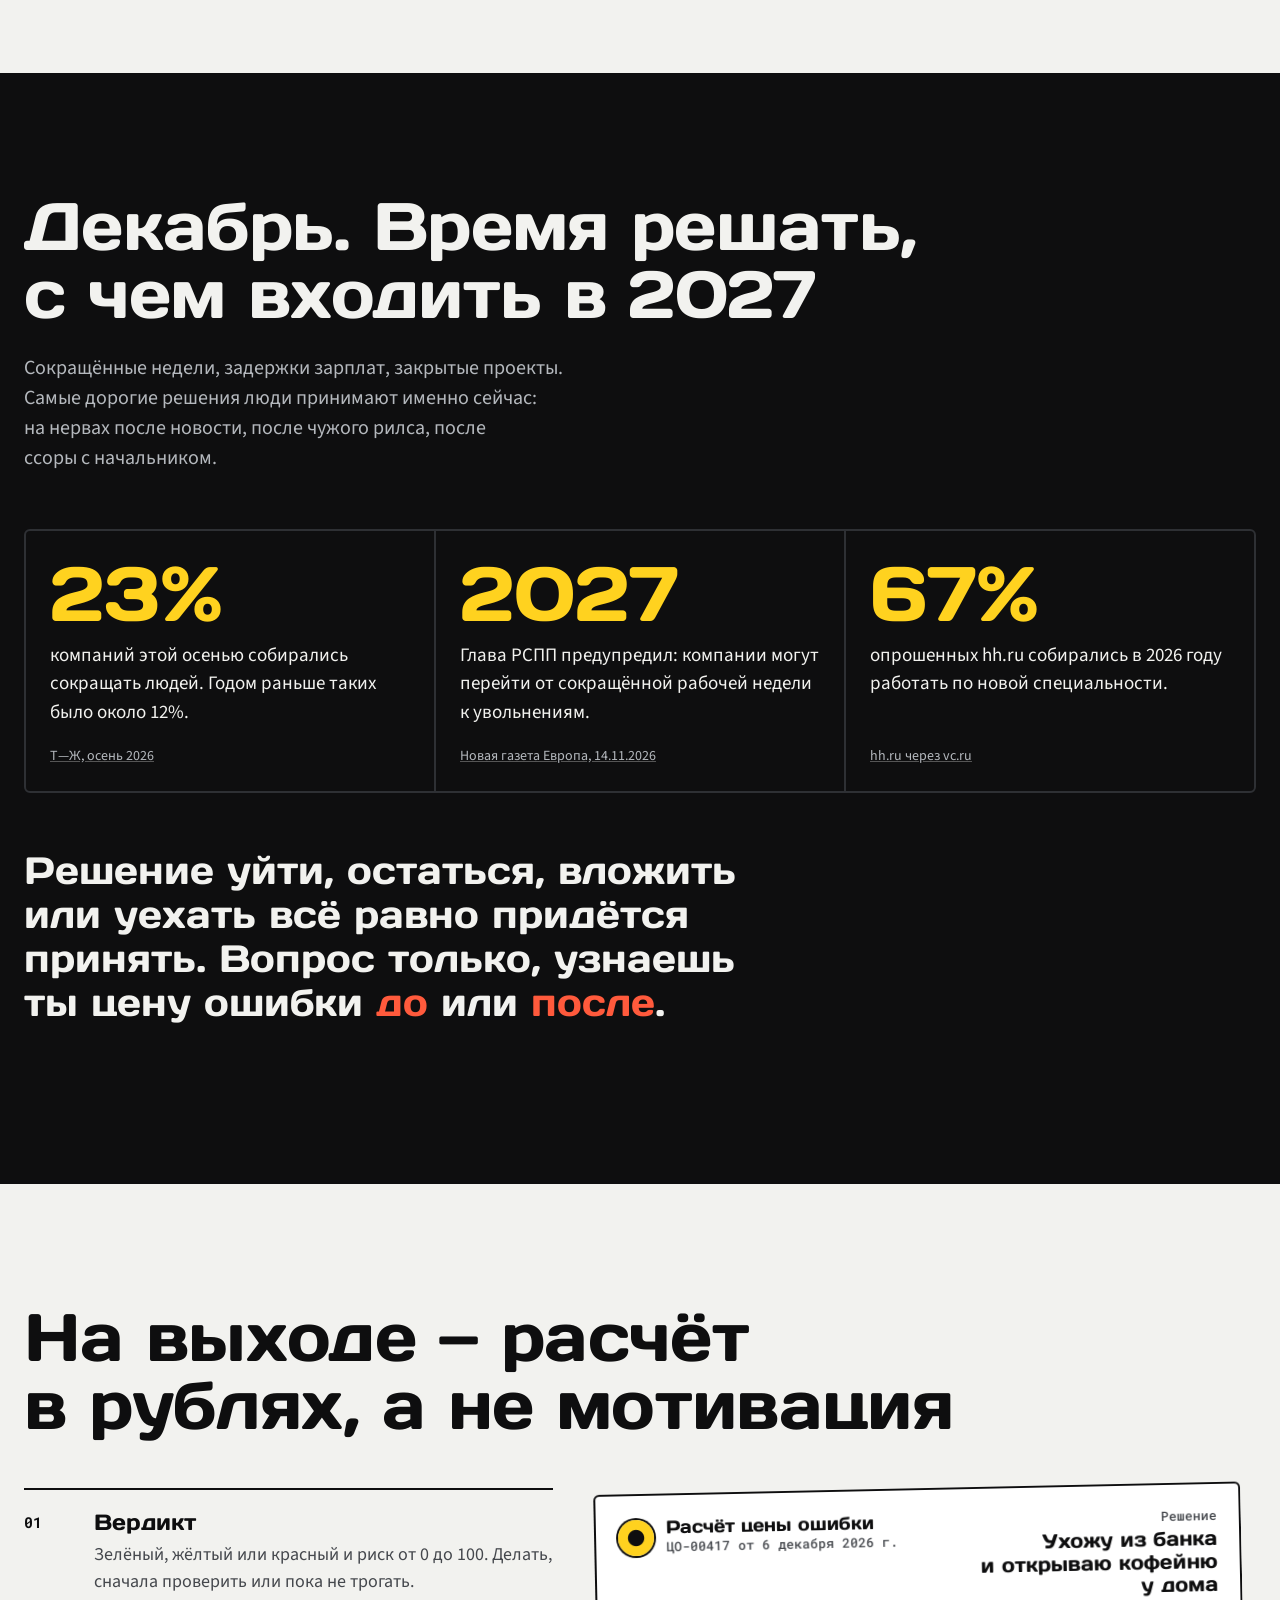
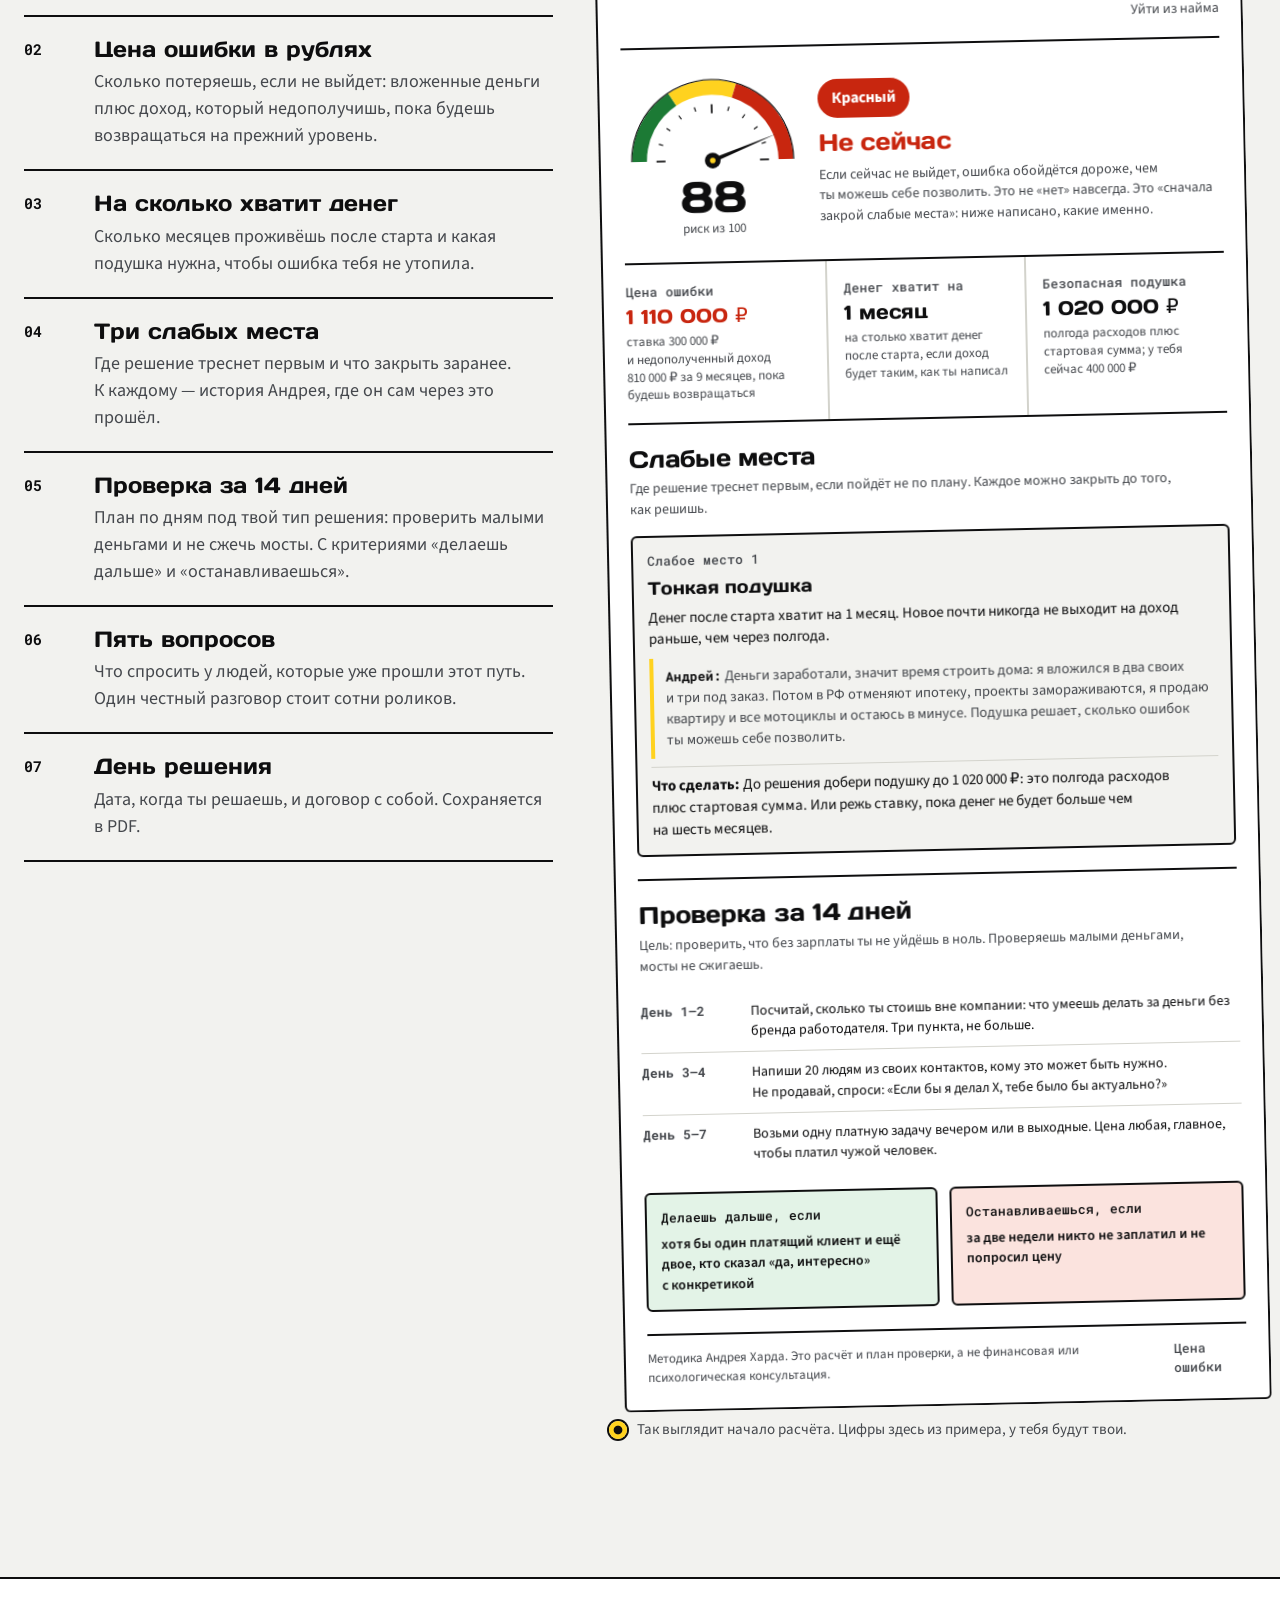
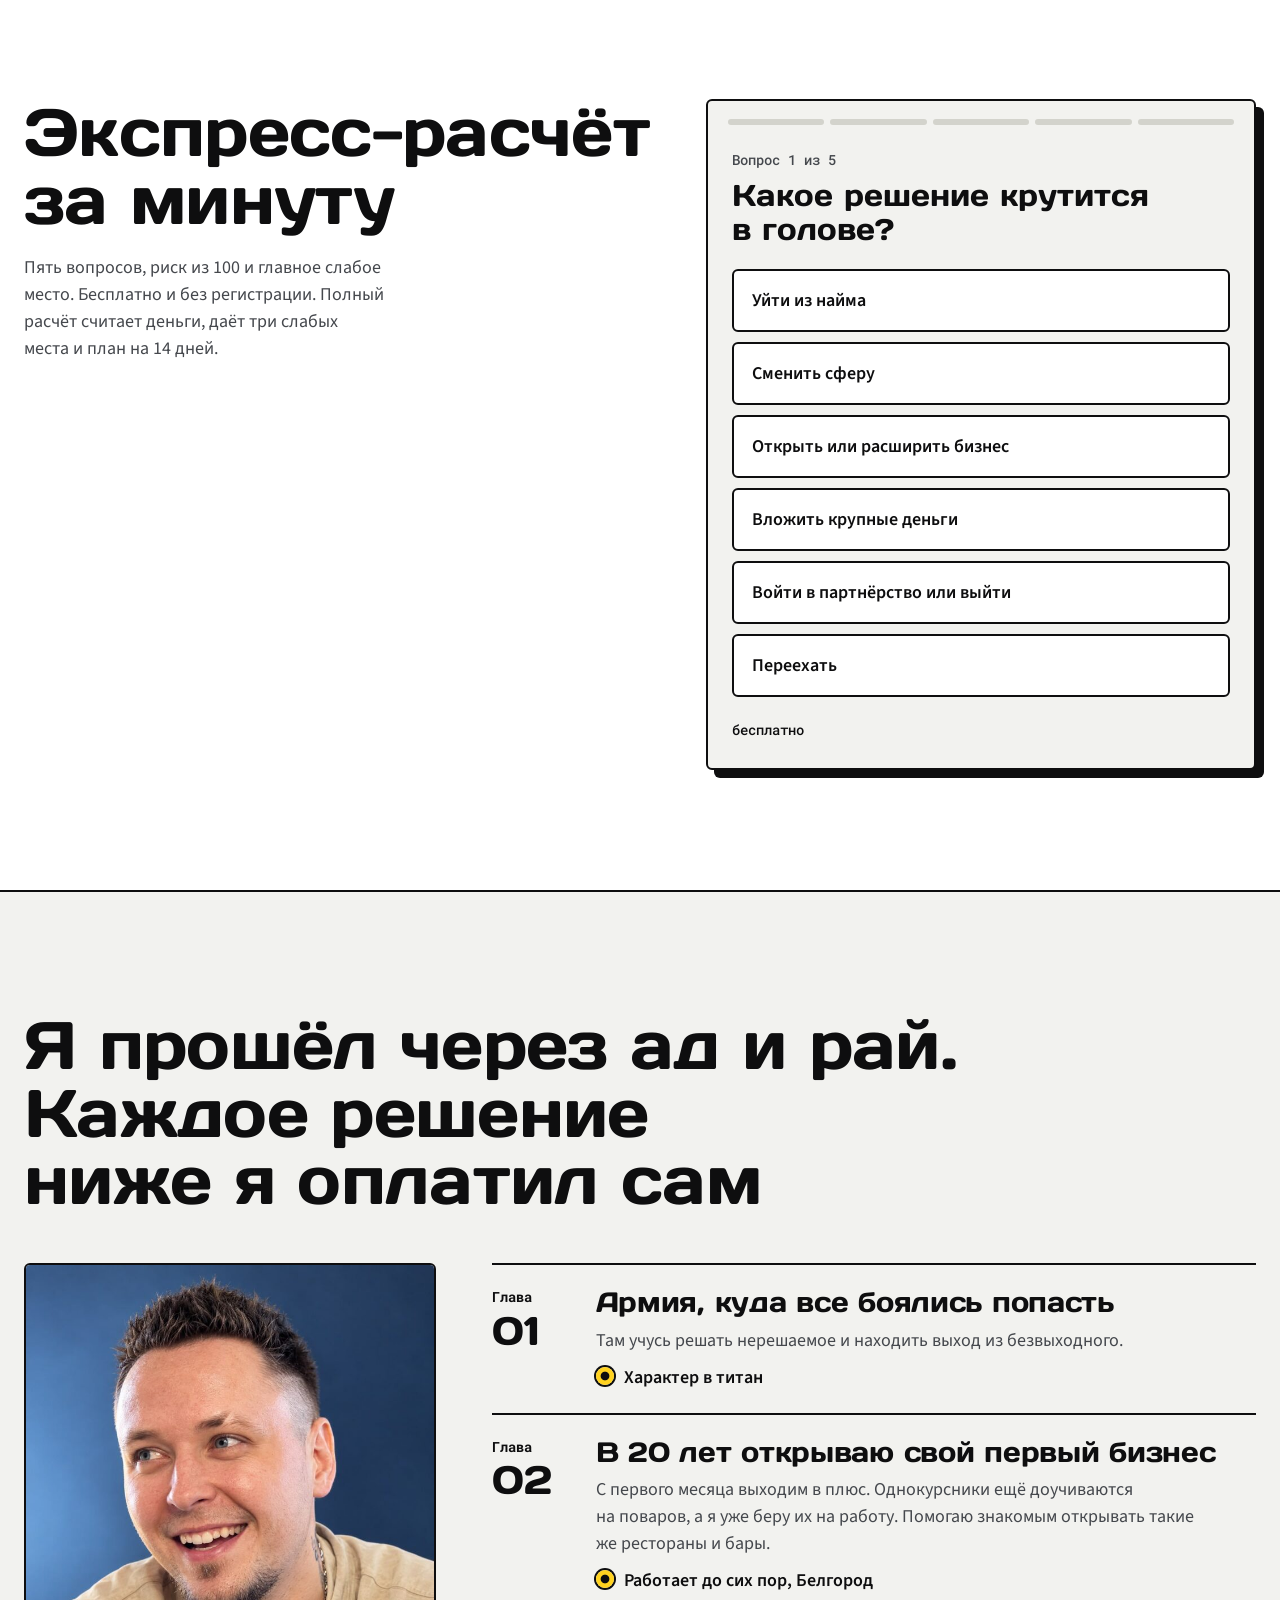
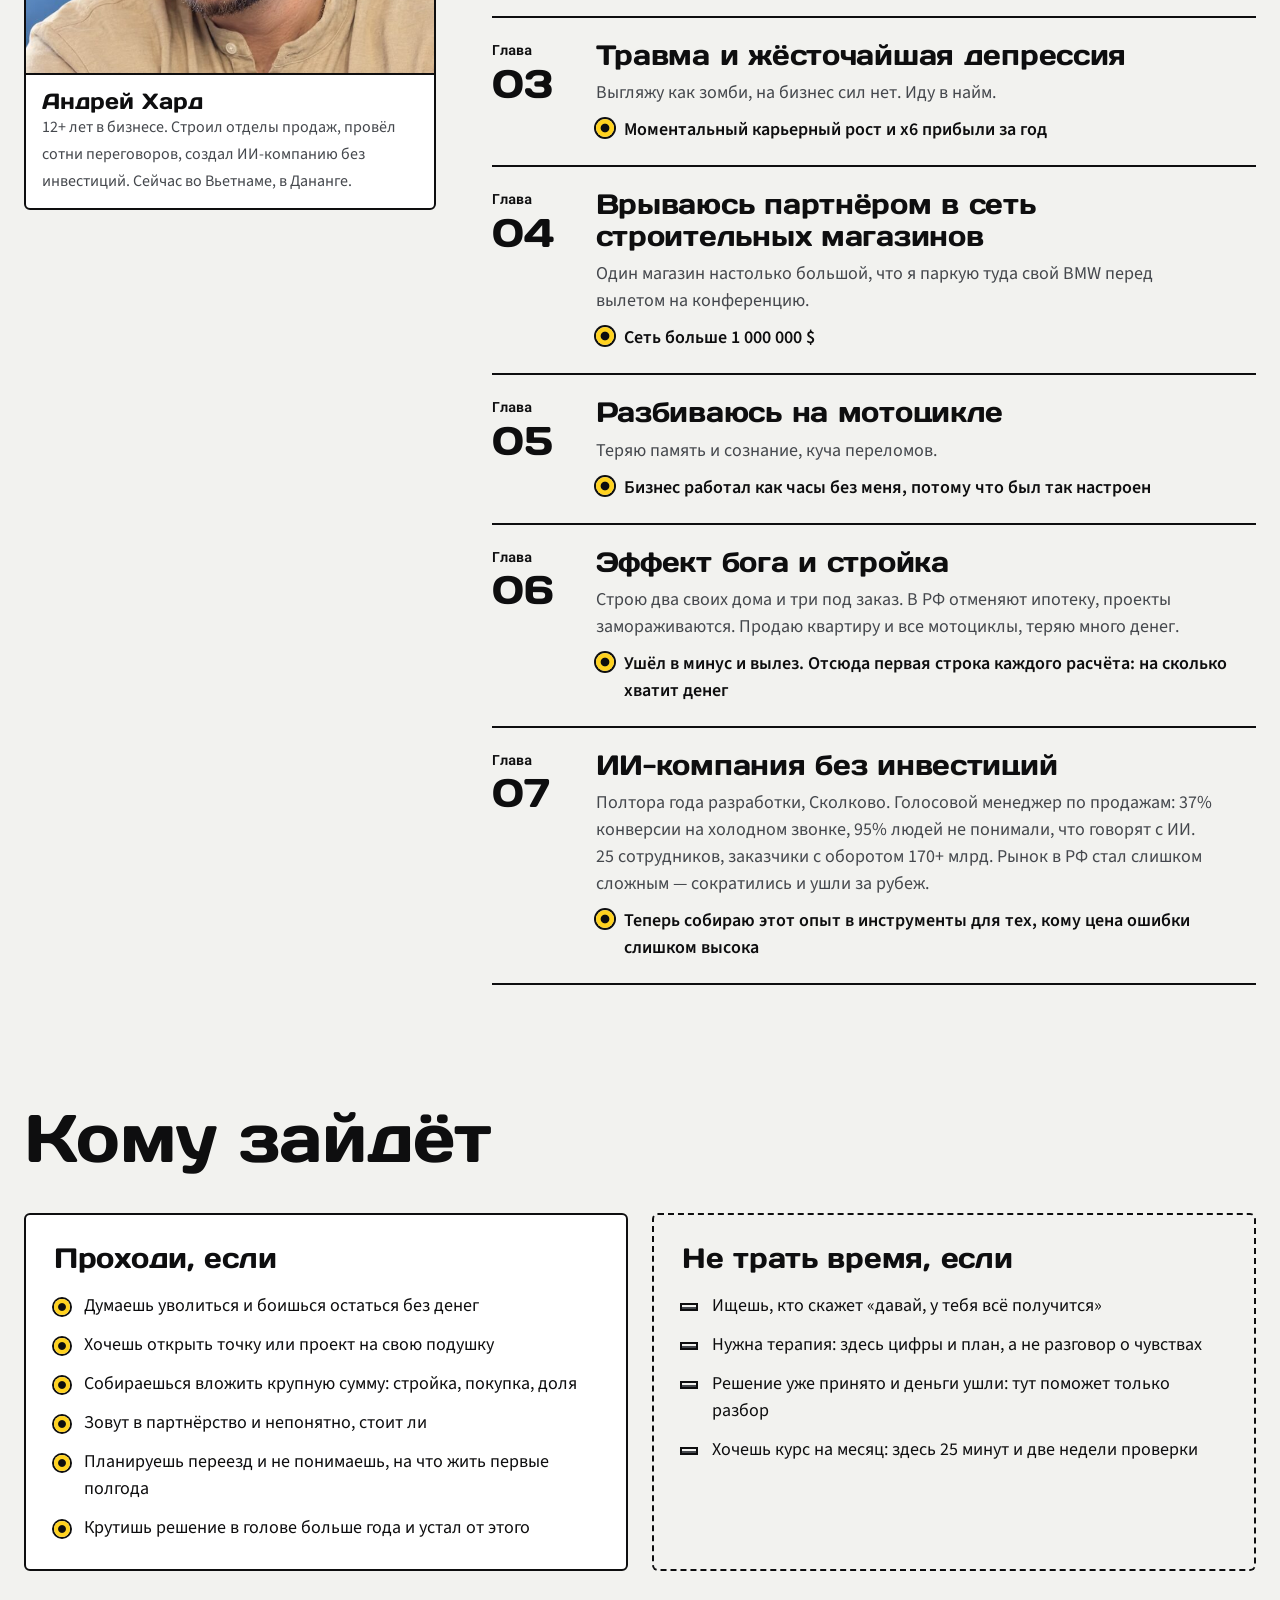
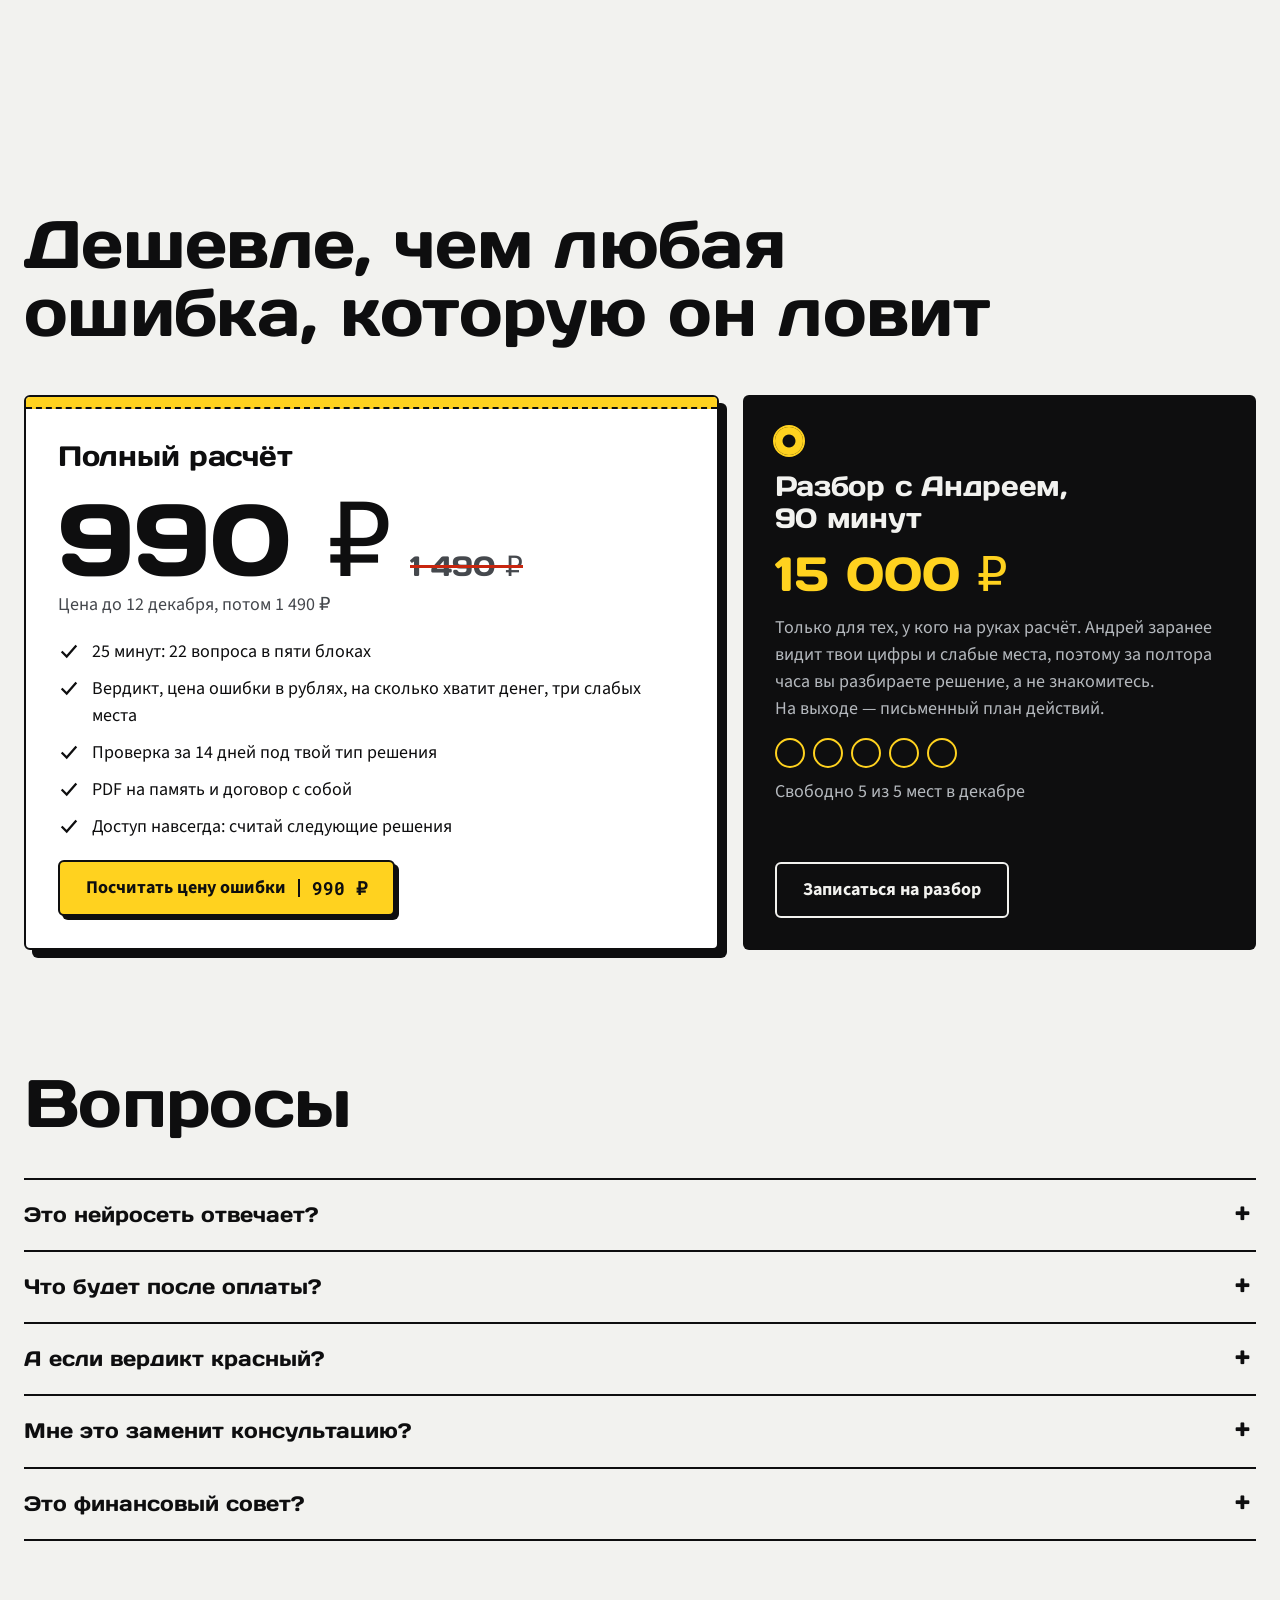
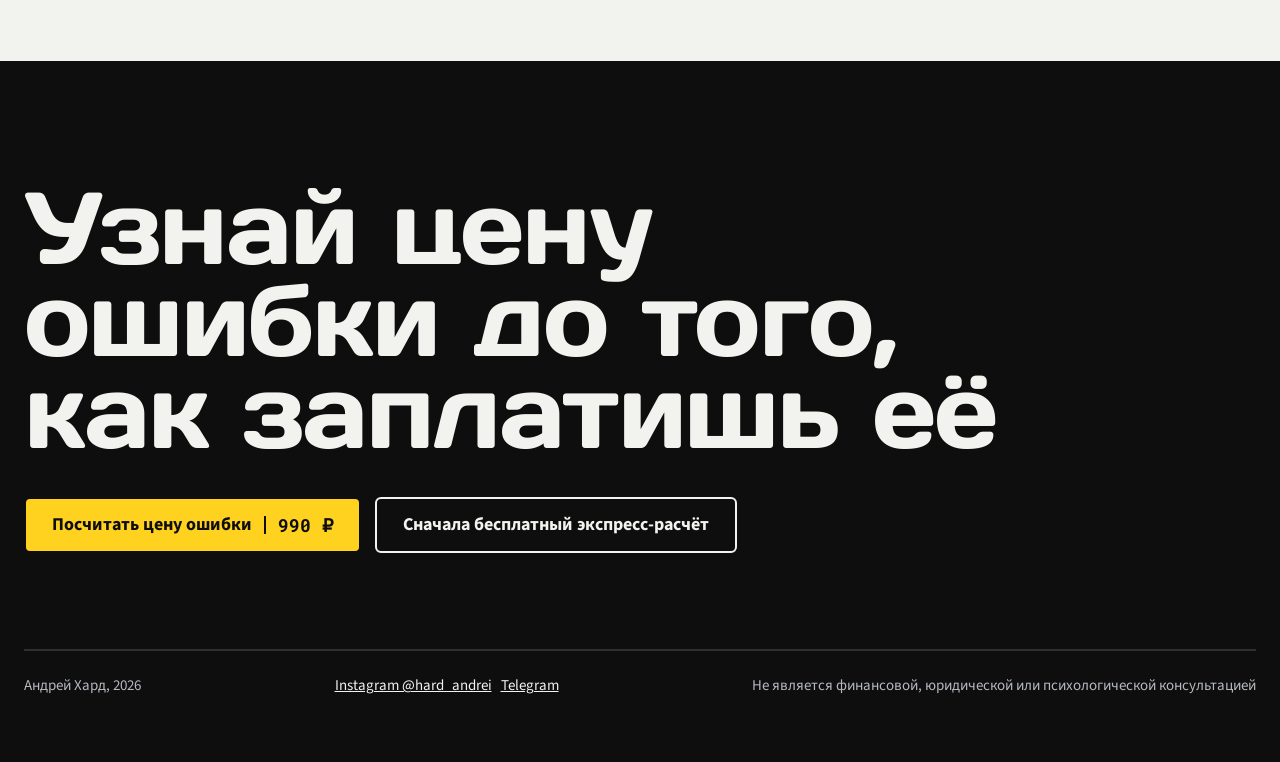
==== commit f42233d5: "Чек с суммой ушёл с лица на нижний край фото Co-Authored-By: Claude Opus 5.5 <noreply@anthropic.com>" ====
--- a/index.html
+++ b/index.html
@@ -56,7 +56,7 @@
           <b>1 110 000 ₽</b>
           <span>столько стоит ошибка «уйду из банка в кофейню»</span>
         </div>
-        <figcaption class="ruler mono"><span>Андрей Хард</span><span>@hard_andrei</span></figcaption>
+        <figcaption class="ruler end mono"><span>@hard_andrei</span></figcaption>
       </figure>
     </div>
     <div class="telemetry rise">
--- a/css/style.css
+++ b/css/style.css
@@ -75,14 +75,17 @@
 
 .subject { position: relative; aspect-ratio: 4 / 5; border-radius: var(--r); background: var(--white); border: 2px solid var(--ink); overflow: hidden; }
 .subject img { width: 100%; height: 100%; object-fit: cover; filter: contrast(1.05); }
-.subject { overflow: visible; }
+.subject { overflow: visible; margin-bottom: 64px; }
+
 .subject img { border-radius: calc(var(--r) - 2px) calc(var(--r) - 2px) 0 0; }
-.subject .stub { position: absolute; left: -28px; bottom: 64px; width: min(260px, 72%); background: var(--white); border: 2px solid var(--ink); border-radius: var(--r); padding: 14px 16px 16px;
-  box-shadow: 6px 6px 0 var(--ink); transform: rotate(-3deg); display: grid; gap: 4px; }
+.subject .stub { position: absolute; left: -28px; bottom: -64px; width: min(260px, 72%); background: var(--white); border: 2px solid var(--ink); border-radius: var(--r); padding: 14px 16px 16px;
+  box-shadow: 6px 6px 0 var(--ink); transform: rotate(-3deg); display: grid; gap: 4px; z-index: 2; }
+
 .subject .stub .mono { color: var(--ink2); font-size: 13px; }
 .subject .stub b { font: 400 30px/1 var(--display); color: var(--red); font-variant-numeric: tabular-nums; white-space: nowrap; }
 .subject .stub span:last-child { font-size: 15px; line-height: 1.3; }
 .subject .ruler { position: absolute; left: 0; right: 0; bottom: 0; height: 40px; border-radius: 0 0 calc(var(--r) - 2px) calc(var(--r) - 2px); background: var(--ink); color: var(--on-night); display: flex; align-items: center; justify-content: space-between; padding: 0 14px; }
+.subject .ruler.end { justify-content: flex-end; }
 
 .telemetry { display: grid; grid-template-columns: repeat(4, 1fr); gap: 0; margin-top: 48px; border-top: 2px solid var(--ink); }
 .telemetry div { padding: 14px 16px 0 0; }
@@ -281,6 +284,10 @@
   .telemetry { grid-template-columns: 1fr 1fr; row-gap: 12px; }
   .btn { width: 100%; }
   .top { background: var(--lab); border-bottom: 2px solid var(--ink); }
+  .subject { margin-bottom: 92px; }
+  .subject .stub { left: auto; right: -16px; bottom: -82px; width: min(250px, 82%); }
+  .subject .ruler { display: none; }
+  .subject img { border-radius: calc(var(--r) - 2px); }
   .top .wrap { height: 64px; }
   .top .btn { width: auto; padding: 0 12px; font-size: 15px; }
   .logo { font-size: 16px; }
